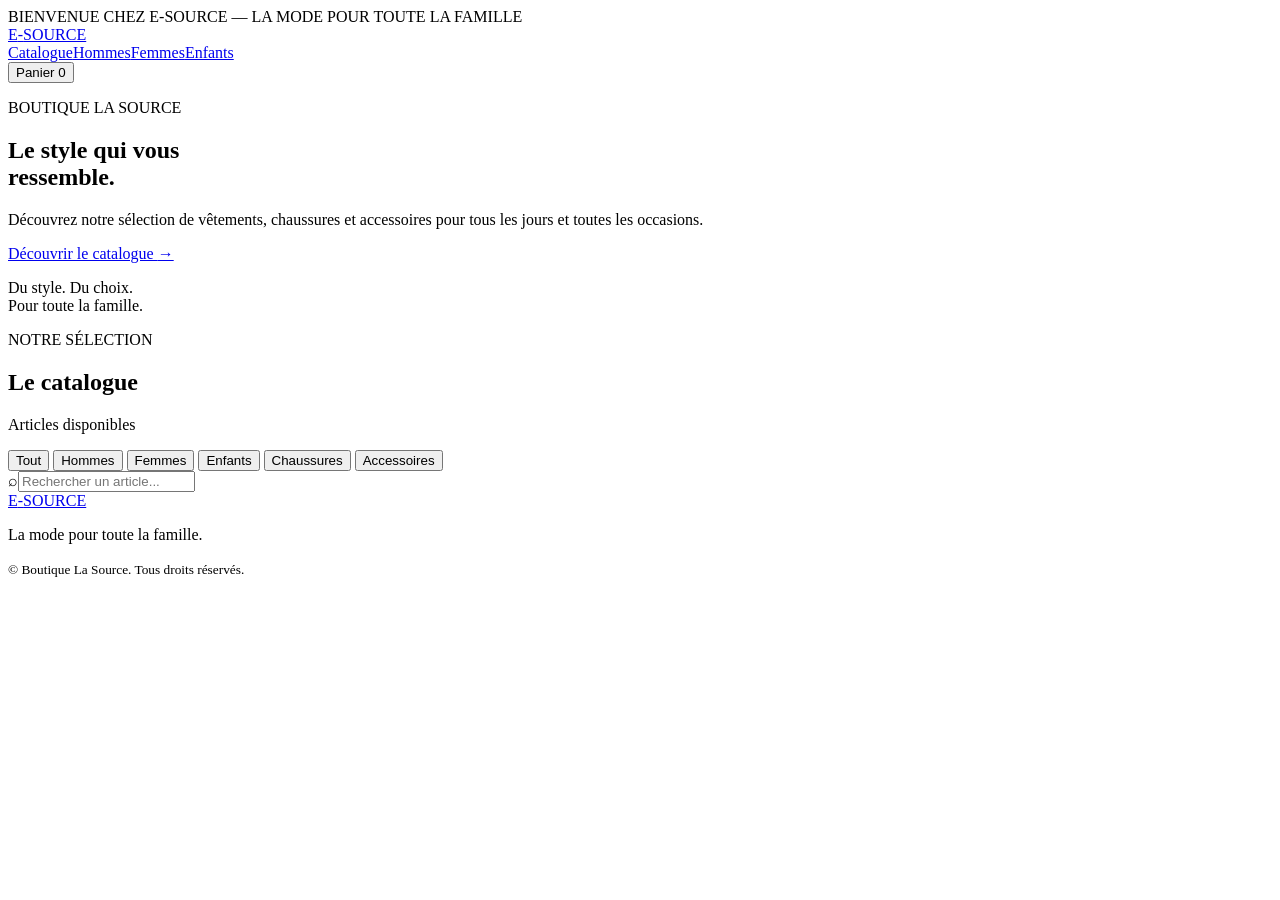
==== index.html @ 94cee463 "Ajouter la première interface du catalogue E-source" ====
<!doctype html>
<html lang="fr">
<head>
  <meta charset="UTF-8">
  <meta name="viewport" content="width=device-width, initial-scale=1.0">
  <meta name="description" content="E-source — vêtements, chaussures et accessoires pour toute la famille.">
  <title>E-source | Boutique La Source</title>
  <link rel="preconnect" href="https://fonts.googleapis.com">
  <link rel="preconnect" href="https://fonts.gstatic.com" crossorigin>
  <link href="https://fonts.googleapis.com/css2?family=DM+Sans:wght@400;500;600;700&family=Manrope:wght@400;500;600;700;800&display=swap" rel="stylesheet">
  <link rel="stylesheet" href="style.css">
  <script src="script.js" defer></script>
</head>
<body>
  <div class="topbar">BIENVENUE CHEZ E-SOURCE — LA MODE POUR TOUTE LA FAMILLE</div>
  <header class="site-header">
    <a class="brand" href="#" aria-label="E-source accueil">E<span>-</span>SOURCE</a>
    <nav class="main-nav" aria-label="Navigation principale">
      <a href="#catalogue">Catalogue</a><a href="#catalogue" data-nav-category="Hommes">Hommes</a><a href="#catalogue" data-nav-category="Femmes">Femmes</a><a href="#catalogue" data-nav-category="Enfants">Enfants</a>
    </nav>
    <button class="cart-button" id="cartButton" aria-label="Panier">Panier <span id="cartCount">0</span></button>
  </header>

  <main>
    <section class="intro">
      <div>
        <p class="eyebrow">BOUTIQUE LA SOURCE</p>
        <h1>Le style qui vous<br><span>ressemble.</span></h1>
        <p class="intro-copy">Découvrez notre sélection de vêtements, chaussures et accessoires pour tous les jours et toutes les occasions.</p>
        <a class="primary-button" href="#catalogue">Découvrir le catalogue <span>→</span></a>
      </div>
      <div class="intro-note"><span class="note-line"></span><p>Du style. Du choix.<br>Pour toute la famille.</p></div>
    </section>

    <section class="catalogue-section" id="catalogue">
      <div class="section-heading"><div><p class="eyebrow">NOTRE SÉLECTION</p><h2>Le catalogue</h2></div><p class="product-total" id="productTotal">Articles disponibles</p></div>
      <div class="catalogue-tools">
        <div class="filters" id="filters" aria-label="Filtrer par catégorie">
          <button class="filter active" data-category="Tout">Tout</button>
          <button class="filter" data-category="Hommes">Hommes</button>
          <button class="filter" data-category="Femmes">Femmes</button>
          <button class="filter" data-category="Enfants">Enfants</button>
          <button class="filter" data-category="Chaussures">Chaussures</button>
          <button class="filter" data-category="Accessoires">Accessoires</button>
        </div>
        <label class="search-box"><span aria-hidden="true">⌕</span><input id="searchInput" type="search" placeholder="Rechercher un article..." aria-label="Rechercher un article"></label>
      </div>
      <div class="product-grid" id="productGrid" aria-live="polite"></div>
    </section>
  </main>

  <footer><a class="brand footer-brand" href="#">E<span>-</span>SOURCE</a><p>La mode pour toute la famille.</p><small>© <span id="year"></span> Boutique La Source. Tous droits réservés.</small></footer>
  <div class="toast" id="toast" role="status" aria-live="polite"></div>
</body>
</html>
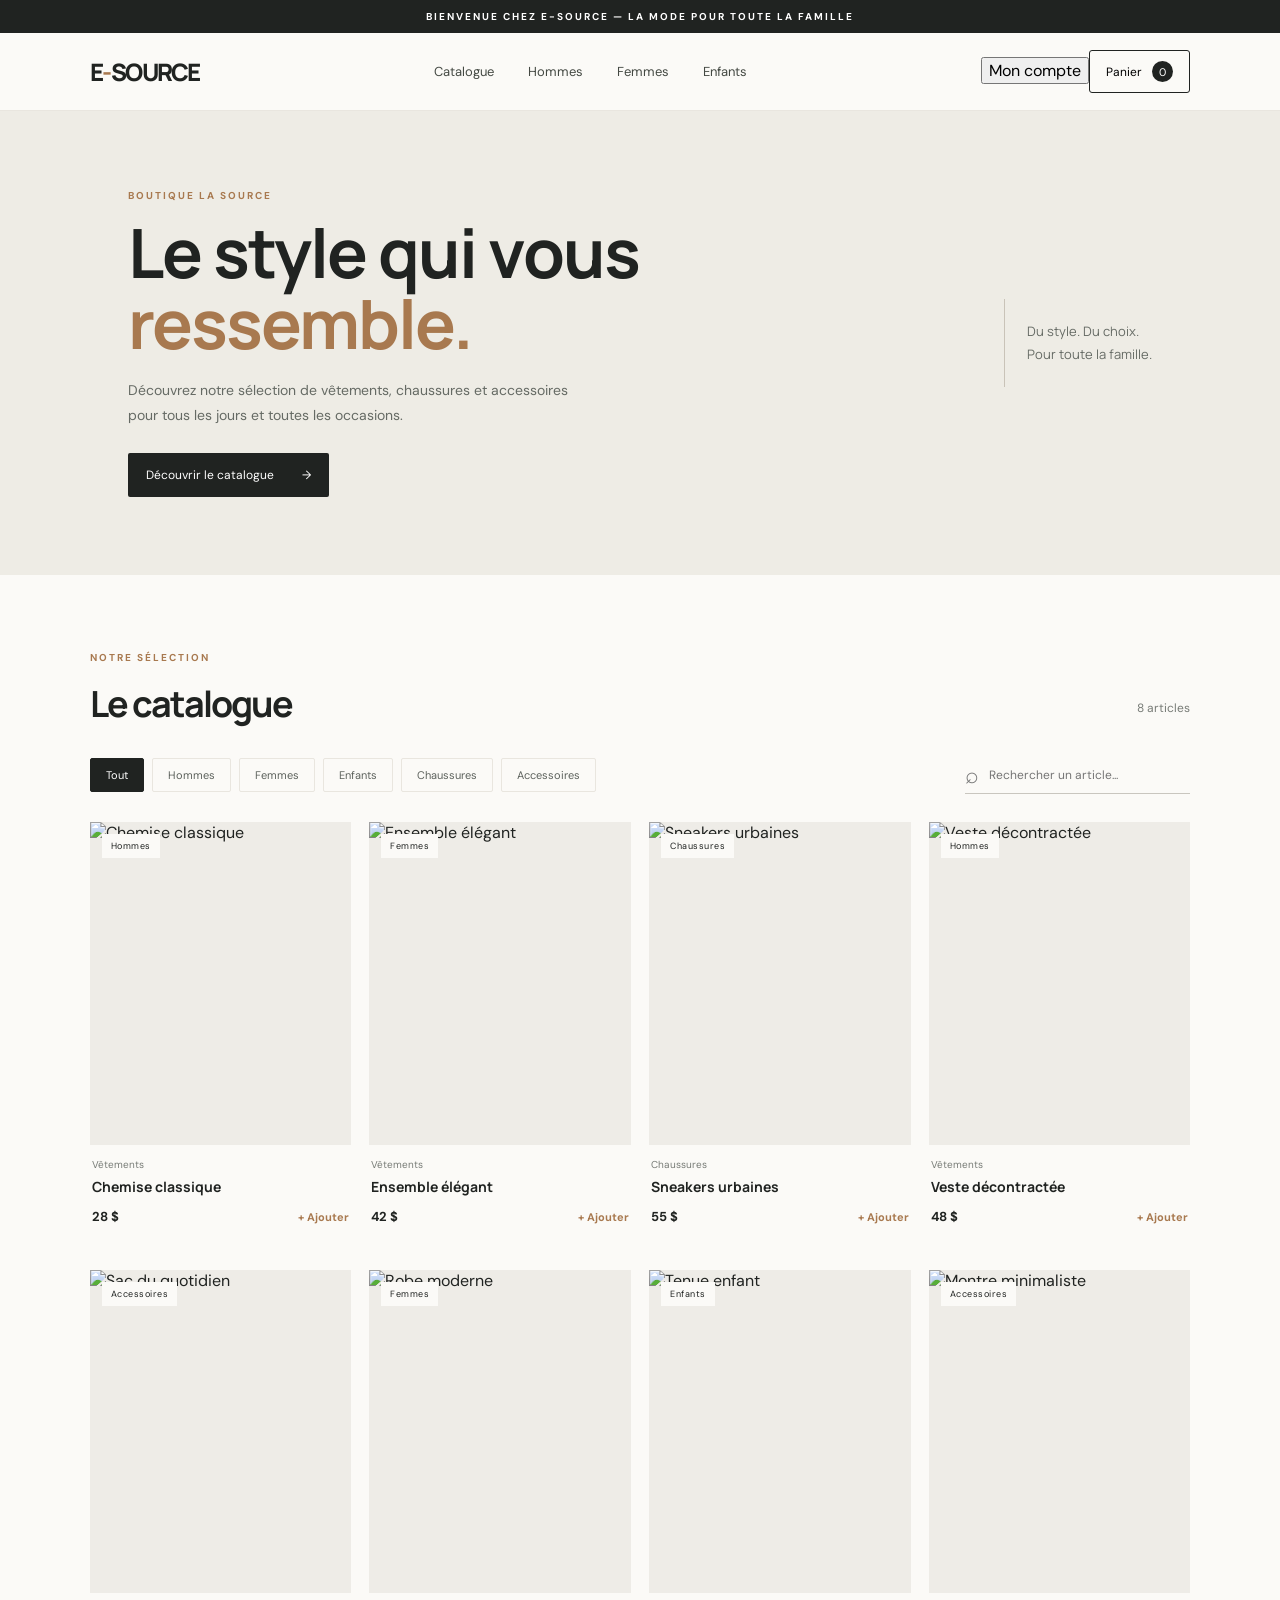
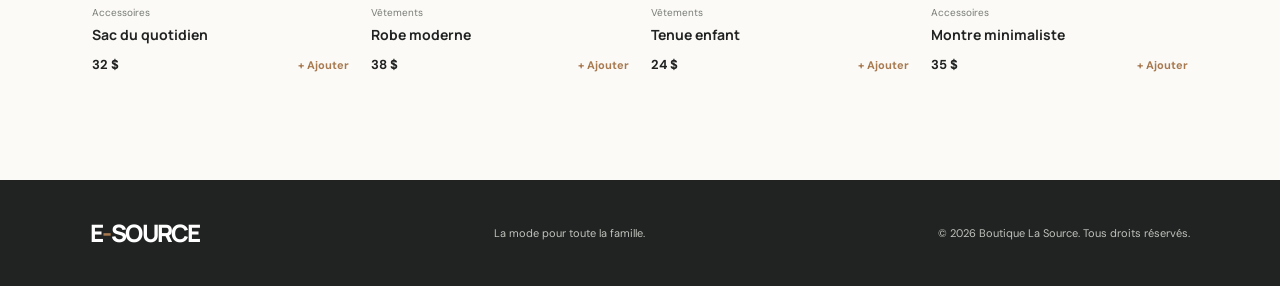
==== commit 032e18a0: "Add customer, cart and admin application panels" ====
--- a/index.html
+++ b/index.html
@@ -18,7 +18,7 @@
     <nav class="main-nav" aria-label="Navigation principale">
       <a href="#catalogue">Catalogue</a><a href="#catalogue" data-nav-category="Hommes">Hommes</a><a href="#catalogue" data-nav-category="Femmes">Femmes</a><a href="#catalogue" data-nav-category="Enfants">Enfants</a>
     </nav>
-    <button class="cart-button" id="cartButton" aria-label="Panier">Panier <span id="cartCount">0</span></button>
+    <div class="header-actions"><button class="account-button" id="accountButton" type="button">Mon compte</button><button class="cart-button" id="cartButton" aria-label="Panier">Panier <span id="cartCount">0</span></button></div>
   </header>
 
   <main>
@@ -50,6 +50,15 @@
   </main>
 
   <footer><a class="brand footer-brand" href="#">E<span>-</span>SOURCE</a><p>La mode pour toute la famille.</p><small>© <span id="year"></span> Boutique La Source. Tous droits réservés.</small></footer>
+  <section class="app-panel" id="accountPanel" hidden aria-labelledby="accountTitle">
+    <div class="panel-card"><button class="panel-close" data-close-panel aria-label="Fermer">×</button><p class="eyebrow">ESPACE CLIENT</p><h2 id="accountTitle">Mon compte</h2><div id="accountContent"></div></div>
+  </section>
+  <section class="app-panel" id="cartPanel" hidden aria-labelledby="cartTitle">
+    <div class="panel-card"><button class="panel-close" data-close-panel aria-label="Fermer">×</button><p class="eyebrow">VOTRE SÉLECTION</p><h2 id="cartTitle">Mon panier</h2><div id="cartContent"></div></div>
+  </section>
+  <section class="app-panel" id="adminPanel" hidden aria-labelledby="adminTitle">
+    <div class="panel-card panel-card-wide"><button class="panel-close" data-close-panel aria-label="Fermer">×</button><p class="eyebrow">GESTION DE LA BOUTIQUE</p><h2 id="adminTitle">Administration</h2><div id="adminContent"></div></div>
+  </section>
   <div class="toast" id="toast" role="status" aria-live="polite"></div>
 </body>
 </html>
--- a/style.css
+++ b/style.css
@@ -0,0 +1,5 @@
+:root{font-family:"DM Sans",sans-serif;color:#202321;background:#fbfaf7;font-synthesis:none;text-rendering:optimizeLegibility;--ink:#202321;--muted:#777b76;--accent:#a8794f;--line:#e9e6df}
+*{box-sizing:border-box}html{scroll-behavior:smooth}body{margin:0}.topbar{padding:10px 20px;background:#202321;color:#fff;text-align:center;font-size:10px;letter-spacing:2px;font-weight:700}.site-header{height:78px;padding:0 7%;display:flex;align-items:center;justify-content:space-between;background:#fbfaf7;border-bottom:1px solid var(--line)}.brand{font-family:Manrope,sans-serif;font-size:24px;font-weight:800;letter-spacing:-1.5px;color:var(--ink);text-decoration:none}.brand span{color:var(--accent)}.main-nav{display:flex;gap:34px}.main-nav a{font-size:13px;text-decoration:none;color:#444943;transition:color .2s}.main-nav a:hover{color:var(--accent)}button{font:inherit}.cart-button{border:1px solid var(--ink);background:transparent;padding:10px 16px;border-radius:3px;font-size:12px;cursor:pointer}.cart-button span{display:inline-grid;place-items:center;margin-left:7px;width:21px;height:21px;border-radius:50%;background:var(--ink);color:white;font-size:11px}.intro{min-height:390px;padding:78px 10%;display:flex;justify-content:space-between;align-items:center;background:#eeece5}.eyebrow{font-size:10px;letter-spacing:2px;font-weight:700;color:var(--accent);margin:0 0 15px}.intro h1,.section-heading h2{font-family:Manrope,sans-serif;letter-spacing:-2px}.intro h1{font-size:clamp(42px,6vw,68px);line-height:1.05;margin:0}.intro h1 span{color:var(--accent)}.intro-copy{max-width:470px;color:#656a64;font-size:14px;line-height:1.8;margin:18px 0 25px}.primary-button{display:inline-flex;gap:28px;align-items:center;background:var(--ink);color:white;text-decoration:none;padding:14px 18px;font-size:12px;border-radius:2px}.primary-button:hover{background:var(--accent)}.intro-note{border-left:1px solid #c9c3b8;padding:8px 0 8px 22px;color:#666b65;font-family:Manrope,sans-serif;font-size:13px;line-height:1.8}.catalogue-section{padding:76px 7% 90px}.section-heading{display:flex;justify-content:space-between;align-items:end;margin-bottom:28px}.section-heading h2{font-size:36px;margin:0}.product-total{font-size:12px;color:var(--muted)}.catalogue-tools{display:flex;justify-content:space-between;align-items:center;gap:20px;margin-bottom:28px}.filters{display:flex;gap:8px;flex-wrap:wrap}.filter{padding:9px 15px;border:1px solid var(--line);background:transparent;color:#5d625d;border-radius:2px;font-size:11px;cursor:pointer}.filter:hover,.filter.active{background:var(--ink);color:#fff;border-color:var(--ink)}.search-box{height:38px;min-width:225px;display:flex;align-items:center;gap:8px;border-bottom:1px solid #c9c6bf;color:#777}.search-box span{font-size:23px}.search-box input{width:100%;border:0;outline:0;background:transparent;font:inherit;font-size:12px}.product-grid{display:grid;grid-template-columns:repeat(4,minmax(0,1fr));gap:28px 18px}.product-card{min-width:0}.product-image{position:relative;overflow:hidden;background:#eeece7;aspect-ratio:3/3.7}.product-image img{width:100%;height:100%;object-fit:cover;display:block;transition:transform .4s}.product-card:hover .product-image img{transform:scale(1.045)}.product-tag{position:absolute;top:12px;left:12px;background:#fbfaf7;padding:6px 9px;font-size:9px;letter-spacing:.5px}.product-info{padding:13px 2px}.product-category{font-size:10px;color:var(--muted);margin:0 0 6px}.product-name{font-family:Manrope,sans-serif;font-size:14px;font-weight:700;margin:0 0 9px}.product-bottom{display:flex;align-items:center;justify-content:space-between;gap:8px}.product-price{font-size:13px;font-weight:700}.add-button{border:0;background:transparent;color:var(--accent);font-size:11px;font-weight:700;cursor:pointer;padding:5px 0}.add-button:hover{color:var(--ink)}.empty-state{grid-column:1/-1;text-align:center;color:var(--muted);padding:55px 0}footer{padding:35px 7%;background:#202321;color:#fff;display:flex;align-items:center;justify-content:space-between;gap:18px;flex-wrap:wrap}footer p,footer small{font-size:11px;color:#c0c2bd}.footer-brand{color:white}.toast{position:fixed;right:22px;bottom:22px;background:var(--ink);color:#fff;padding:13px 18px;font-size:12px;border-radius:3px;opacity:0;transform:translateY(8px);pointer-events:none;transition:.25s}.toast.show{opacity:1;transform:translateY(0)}
+@media(max-width:900px){.product-grid{grid-template-columns:repeat(3,minmax(0,1fr))}.site-header{padding:0 5%}.catalogue-section{padding-left:5%;padding-right:5%}.main-nav{gap:17px}}
+@media(max-width:650px){.topbar{font-size:8px;letter-spacing:1px}.site-header{height:auto;min-height:70px;flex-wrap:wrap;gap:12px;padding:15px 5%}.brand{font-size:21px}.main-nav{order:3;width:100%;justify-content:space-between;gap:8px}.main-nav a{font-size:11px}.intro{min-height:350px;padding:55px 7%}.intro-note{display:none}.intro h1{font-size:49px}.catalogue-section{padding:55px 5%}.section-heading h2{font-size:30px}.catalogue-tools{align-items:stretch;flex-direction:column}.search-box{width:100%}.product-grid{grid-template-columns:repeat(2,minmax(0,1fr));gap:22px 12px}.product-name{font-size:12px}.product-image{aspect-ratio:3/3.8}footer{flex-direction:column;align-items:flex-start;gap:9px}}
+@media(max-width:360px){.product-grid{grid-template-columns:1fr}.product-image{aspect-ratio:4/4.3}}
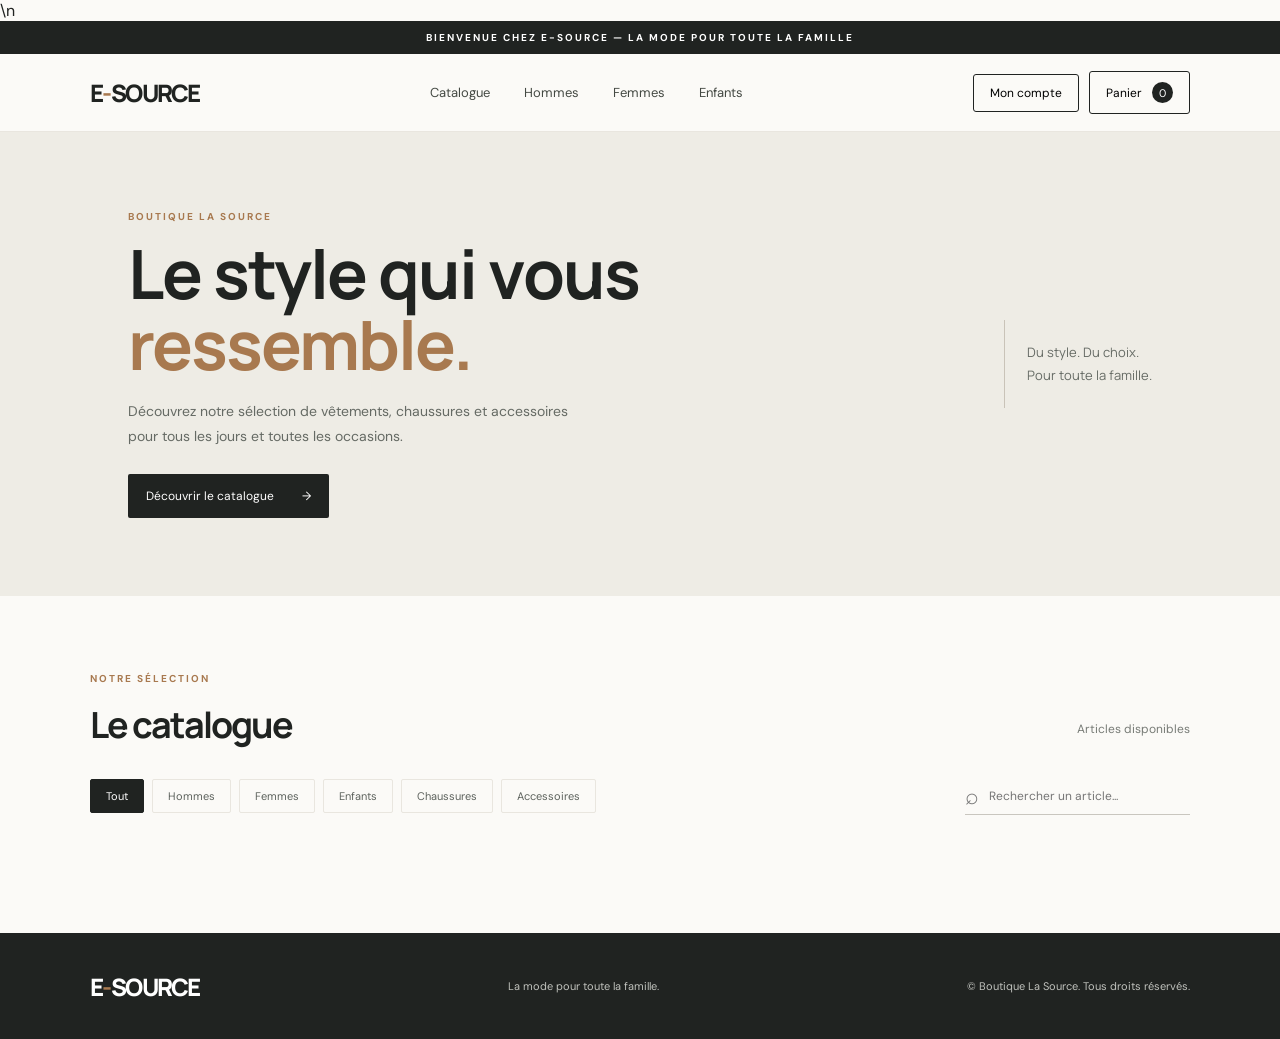
==== commit ce2fe40c: "Connect storefront interface to account and cart flows" ====
--- a/index.html
+++ b/index.html
@@ -8,7 +8,7 @@
   <link rel="preconnect" href="https://fonts.googleapis.com">
   <link rel="preconnect" href="https://fonts.gstatic.com" crossorigin>
   <link href="https://fonts.googleapis.com/css2?family=DM+Sans:wght@400;500;600;700&family=Manrope:wght@400;500;600;700;800&display=swap" rel="stylesheet">
-  <link rel="stylesheet" href="style.css">
+  <link rel="stylesheet" href="style.css">\n  <link rel="stylesheet" href="src/assets/storefront.css">
   <script src="script.js" defer></script>
 </head>
 <body>
@@ -18,7 +18,7 @@
     <nav class="main-nav" aria-label="Navigation principale">
       <a href="#catalogue">Catalogue</a><a href="#catalogue" data-nav-category="Hommes">Hommes</a><a href="#catalogue" data-nav-category="Femmes">Femmes</a><a href="#catalogue" data-nav-category="Enfants">Enfants</a>
     </nav>
-    <div class="header-actions"><button class="account-button" id="accountButton" type="button">Mon compte</button><button class="cart-button" id="cartButton" aria-label="Panier">Panier <span id="cartCount">0</span></button></div>
+    <div class="header-actions"><button class="cart-button" id="accountButton" type="button">Mon compte</button><button class="cart-button" id="cartButton" aria-label="Panier" type="button">Panier <span id="cartCount">0</span></button></div>
   </header>
 
   <main>
@@ -49,16 +49,10 @@
     </section>
   </main>
 
+  <dialog class="app-dialog" id="accountDialog"><div class="dialog-head"><h2 id="accountTitle">Mon compte</h2><button class="dialog-close" type="button" data-close aria-label="Fermer">×</button></div><div class="dialog-body"><div class="account-tabs"><button type="button" class="account-tab active" data-account-mode="login">Connexion</button><button type="button" class="account-tab" data-account-mode="register">Créer un compte</button></div><form id="accountForm"><div id="registerFields" hidden><label>Prénom<input name="first_name" autocomplete="given-name"></label><label>Nom<input name="last_name" autocomplete="family-name"></label><label>Téléphone<input name="phone" autocomplete="tel"></label></div><label>Adresse e-mail<input name="email" type="email" required autocomplete="email"></label><label>Mot de passe<input name="password" type="password" required minlength="10" autocomplete="current-password"></label><button class="primary-button dialog-submit" type="submit">Continuer <span>→</span></button></form><div id="accountStatus" class="dialog-status" aria-live="polite"></div><div id="accountProfile" hidden></div></div></dialog>
+  <dialog class="app-dialog" id="cartDialog"><div class="dialog-head"><h2>Votre panier</h2><button class="dialog-close" type="button" data-close aria-label="Fermer">×</button></div><div class="dialog-body"><div id="cartItems"></div><div class="cart-summary" id="cartSummary"></div><label>Mode de paiement<select id="paymentMethod"><option value="cash">Espèces à la livraison / au retrait</option><option value="mobile_money">Mobile Money (confirmation manuelle)</option><option value="credit">Crédit client autorisé</option></select></label><label>Note de commande<textarea id="orderNote" rows="2"></textarea></label><button class="primary-button dialog-submit" id="checkoutButton" type="button">Passer la commande <span>→</span></button><div id="cartStatus" class="dialog-status" aria-live="polite"></div></div></dialog>
+  <dialog class="app-dialog" id="adminDialog"><div class="dialog-head"><h2>Administration</h2><button class="dialog-close" type="button" data-close aria-label="Fermer">×</button></div><div class="dialog-body"><h3>Ajouter un produit</h3><form id="adminProductForm"><label>Nom<input name="name" required></label><label>Catégorie<select name="category_id" id="adminCategory" required></select></label><label>Description<textarea name="description" rows="2"></textarea></label><label>Prix (USD)<input name="price" type="number" min="0" step="0.01" required></label><label>Stock<input name="stock_quantity" type="number" min="0" required></label><label>URL de l'image<input name="image_url" type="url"></label><label class="check-label"><input name="is_active" type="checkbox" checked> Produit visible</label><button class="primary-button dialog-submit" type="submit">Enregistrer le produit <span>→</span></button></form><div id="adminStatus" class="dialog-status" aria-live="polite"></div><h3>Commandes récentes</h3><div id="adminOrders"></div></div></dialog>
   <footer><a class="brand footer-brand" href="#">E<span>-</span>SOURCE</a><p>La mode pour toute la famille.</p><small>© <span id="year"></span> Boutique La Source. Tous droits réservés.</small></footer>
-  <section class="app-panel" id="accountPanel" hidden aria-labelledby="accountTitle">
-    <div class="panel-card"><button class="panel-close" data-close-panel aria-label="Fermer">×</button><p class="eyebrow">ESPACE CLIENT</p><h2 id="accountTitle">Mon compte</h2><div id="accountContent"></div></div>
-  </section>
-  <section class="app-panel" id="cartPanel" hidden aria-labelledby="cartTitle">
-    <div class="panel-card"><button class="panel-close" data-close-panel aria-label="Fermer">×</button><p class="eyebrow">VOTRE SÉLECTION</p><h2 id="cartTitle">Mon panier</h2><div id="cartContent"></div></div>
-  </section>
-  <section class="app-panel" id="adminPanel" hidden aria-labelledby="adminTitle">
-    <div class="panel-card panel-card-wide"><button class="panel-close" data-close-panel aria-label="Fermer">×</button><p class="eyebrow">GESTION DE LA BOUTIQUE</p><h2 id="adminTitle">Administration</h2><div id="adminContent"></div></div>
-  </section>
   <div class="toast" id="toast" role="status" aria-live="polite"></div>
 </body>
 </html>
--- a/style.css
+++ b/style.css
@@ -2,4 +2,9 @@
 *{box-sizing:border-box}html{scroll-behavior:smooth}body{margin:0}.topbar{padding:10px 20px;background:#202321;color:#fff;text-align:center;font-size:10px;letter-spacing:2px;font-weight:700}.site-header{height:78px;padding:0 7%;display:flex;align-items:center;justify-content:space-between;background:#fbfaf7;border-bottom:1px solid var(--line)}.brand{font-family:Manrope,sans-serif;font-size:24px;font-weight:800;letter-spacing:-1.5px;color:var(--ink);text-decoration:none}.brand span{color:var(--accent)}.main-nav{display:flex;gap:34px}.main-nav a{font-size:13px;text-decoration:none;color:#444943;transition:color .2s}.main-nav a:hover{color:var(--accent)}button{font:inherit}.cart-button{border:1px solid var(--ink);background:transparent;padding:10px 16px;border-radius:3px;font-size:12px;cursor:pointer}.cart-button span{display:inline-grid;place-items:center;margin-left:7px;width:21px;height:21px;border-radius:50%;background:var(--ink);color:white;font-size:11px}.intro{min-height:390px;padding:78px 10%;display:flex;justify-content:space-between;align-items:center;background:#eeece5}.eyebrow{font-size:10px;letter-spacing:2px;font-weight:700;color:var(--accent);margin:0 0 15px}.intro h1,.section-heading h2{font-family:Manrope,sans-serif;letter-spacing:-2px}.intro h1{font-size:clamp(42px,6vw,68px);line-height:1.05;margin:0}.intro h1 span{color:var(--accent)}.intro-copy{max-width:470px;color:#656a64;font-size:14px;line-height:1.8;margin:18px 0 25px}.primary-button{display:inline-flex;gap:28px;align-items:center;background:var(--ink);color:white;text-decoration:none;padding:14px 18px;font-size:12px;border-radius:2px}.primary-button:hover{background:var(--accent)}.intro-note{border-left:1px solid #c9c3b8;padding:8px 0 8px 22px;color:#666b65;font-family:Manrope,sans-serif;font-size:13px;line-height:1.8}.catalogue-section{padding:76px 7% 90px}.section-heading{display:flex;justify-content:space-between;align-items:end;margin-bottom:28px}.section-heading h2{font-size:36px;margin:0}.product-total{font-size:12px;color:var(--muted)}.catalogue-tools{display:flex;justify-content:space-between;align-items:center;gap:20px;margin-bottom:28px}.filters{display:flex;gap:8px;flex-wrap:wrap}.filter{padding:9px 15px;border:1px solid var(--line);background:transparent;color:#5d625d;border-radius:2px;font-size:11px;cursor:pointer}.filter:hover,.filter.active{background:var(--ink);color:#fff;border-color:var(--ink)}.search-box{height:38px;min-width:225px;display:flex;align-items:center;gap:8px;border-bottom:1px solid #c9c6bf;color:#777}.search-box span{font-size:23px}.search-box input{width:100%;border:0;outline:0;background:transparent;font:inherit;font-size:12px}.product-grid{display:grid;grid-template-columns:repeat(4,minmax(0,1fr));gap:28px 18px}.product-card{min-width:0}.product-image{position:relative;overflow:hidden;background:#eeece7;aspect-ratio:3/3.7}.product-image img{width:100%;height:100%;object-fit:cover;display:block;transition:transform .4s}.product-card:hover .product-image img{transform:scale(1.045)}.product-tag{position:absolute;top:12px;left:12px;background:#fbfaf7;padding:6px 9px;font-size:9px;letter-spacing:.5px}.product-info{padding:13px 2px}.product-category{font-size:10px;color:var(--muted);margin:0 0 6px}.product-name{font-family:Manrope,sans-serif;font-size:14px;font-weight:700;margin:0 0 9px}.product-bottom{display:flex;align-items:center;justify-content:space-between;gap:8px}.product-price{font-size:13px;font-weight:700}.add-button{border:0;background:transparent;color:var(--accent);font-size:11px;font-weight:700;cursor:pointer;padding:5px 0}.add-button:hover{color:var(--ink)}.empty-state{grid-column:1/-1;text-align:center;color:var(--muted);padding:55px 0}footer{padding:35px 7%;background:#202321;color:#fff;display:flex;align-items:center;justify-content:space-between;gap:18px;flex-wrap:wrap}footer p,footer small{font-size:11px;color:#c0c2bd}.footer-brand{color:white}.toast{position:fixed;right:22px;bottom:22px;background:var(--ink);color:#fff;padding:13px 18px;font-size:12px;border-radius:3px;opacity:0;transform:translateY(8px);pointer-events:none;transition:.25s}.toast.show{opacity:1;transform:translateY(0)}
 @media(max-width:900px){.product-grid{grid-template-columns:repeat(3,minmax(0,1fr))}.site-header{padding:0 5%}.catalogue-section{padding-left:5%;padding-right:5%}.main-nav{gap:17px}}
 @media(max-width:650px){.topbar{font-size:8px;letter-spacing:1px}.site-header{height:auto;min-height:70px;flex-wrap:wrap;gap:12px;padding:15px 5%}.brand{font-size:21px}.main-nav{order:3;width:100%;justify-content:space-between;gap:8px}.main-nav a{font-size:11px}.intro{min-height:350px;padding:55px 7%}.intro-note{display:none}.intro h1{font-size:49px}.catalogue-section{padding:55px 5%}.section-heading h2{font-size:30px}.catalogue-tools{align-items:stretch;flex-direction:column}.search-box{width:100%}.product-grid{grid-template-columns:repeat(2,minmax(0,1fr));gap:22px 12px}.product-name{font-size:12px}.product-image{aspect-ratio:3/3.8}footer{flex-direction:column;align-items:flex-start;gap:9px}}
-@media(max-width:360px){.product-grid{grid-template-columns:1fr}.product-image{aspect-ratio:4/4.3}}+@media(max-width:360px){.product-grid{grid-template-columns:1fr}.product-image{aspect-ratio:4/4.3}}
+
+/* Interfaces fonctionnelles E-SOURCE — mêmes tons et typographies que le site */
+.header-actions{display:flex;align-items:center;gap:10px}.account-button{border:0;background:transparent;color:var(--ink);font-size:12px;cursor:pointer;padding:10px}.account-button:hover{color:var(--accent)}
+.app-panel[hidden]{display:none}.app-panel{position:fixed;inset:0;z-index:20;background:rgba(20,23,21,.58);display:flex;align-items:center;justify-content:center;padding:18px;overflow-y:auto}.panel-card{position:relative;background:#fbfaf7;color:var(--ink);width:min(100%,520px);max-height:90vh;overflow:auto;padding:34px;border:1px solid var(--line);box-shadow:0 20px 70px rgba(0,0,0,.18)}.panel-card-wide{width:min(100%,900px)}.panel-card h2{font-family:Manrope,sans-serif;font-size:30px;letter-spacing:-1px;margin:0 0 22px}.panel-close{position:absolute;right:18px;top:12px;border:0;background:transparent;font-size:28px;cursor:pointer;color:var(--muted)}.app-form{display:grid;gap:12px}.app-form label,.field-label{display:grid;gap:6px;font-size:11px;color:#626760}.app-form input,.app-form select,.app-form textarea,.admin-form input,.admin-form select,.admin-form textarea{width:100%;padding:12px;border:1px solid var(--line);background:#fff;font:inherit;font-size:13px;color:var(--ink);border-radius:2px}.app-form textarea,.admin-form textarea{min-height:75px}.app-submit,.app-action{border:0;background:var(--ink);color:#fff;padding:12px 16px;font-size:12px;cursor:pointer;border-radius:2px}.app-submit:hover,.app-action:hover{background:var(--accent)}.app-link{border:0;background:transparent;color:var(--accent);font:inherit;font-size:12px;text-decoration:underline;cursor:pointer;padding:8px 0}.app-muted{font-size:12px;color:var(--muted);line-height:1.7}.app-row{display:flex;align-items:center;justify-content:space-between;gap:12px;padding:13px 0;border-bottom:1px solid var(--line);font-size:12px}.app-row strong{font-size:13px}.app-row small{display:block;color:var(--muted);margin-top:4px}.app-qty{display:flex;align-items:center;gap:8px}.app-qty button,.app-remove{border:1px solid var(--line);background:transparent;padding:5px 9px;cursor:pointer}.app-total{display:flex;justify-content:space-between;padding:18px 0;font-weight:700}.app-tabs{display:flex;gap:8px;flex-wrap:wrap;margin-bottom:18px}.app-tabs button{border:1px solid var(--line);background:transparent;padding:9px 13px;font-size:11px;cursor:pointer}.app-tabs button.active{background:var(--ink);color:#fff}.admin-table-wrap{overflow-x:auto}.admin-table{width:100%;border-collapse:collapse;font-size:11px;margin:12px 0 22px}.admin-table th,.admin-table td{text-align:left;padding:10px;border-bottom:1px solid var(--line);white-space:nowrap}.admin-table th{color:var(--muted);font-weight:600}.admin-form{display:grid;grid-template-columns:repeat(2,minmax(0,1fr));gap:10px;margin:14px 0 24px}.admin-form .full{grid-column:1/-1}.app-status{font-size:12px;padding:10px;background:#eeece5;color:var(--ink);margin:10px 0}.app-danger{color:#a33}.product-stock{font-size:10px;color:var(--muted);margin-top:6px}
+@media(max-width:650px){.header-actions{margin-left:auto}.account-button{font-size:11px;padding:8px 4px}.panel-card{padding:28px 20px}.panel-card h2{font-size:25px}.admin-form{grid-template-columns:1fr}.admin-form .full{grid-column:auto}.app-row{align-items:flex-start}}
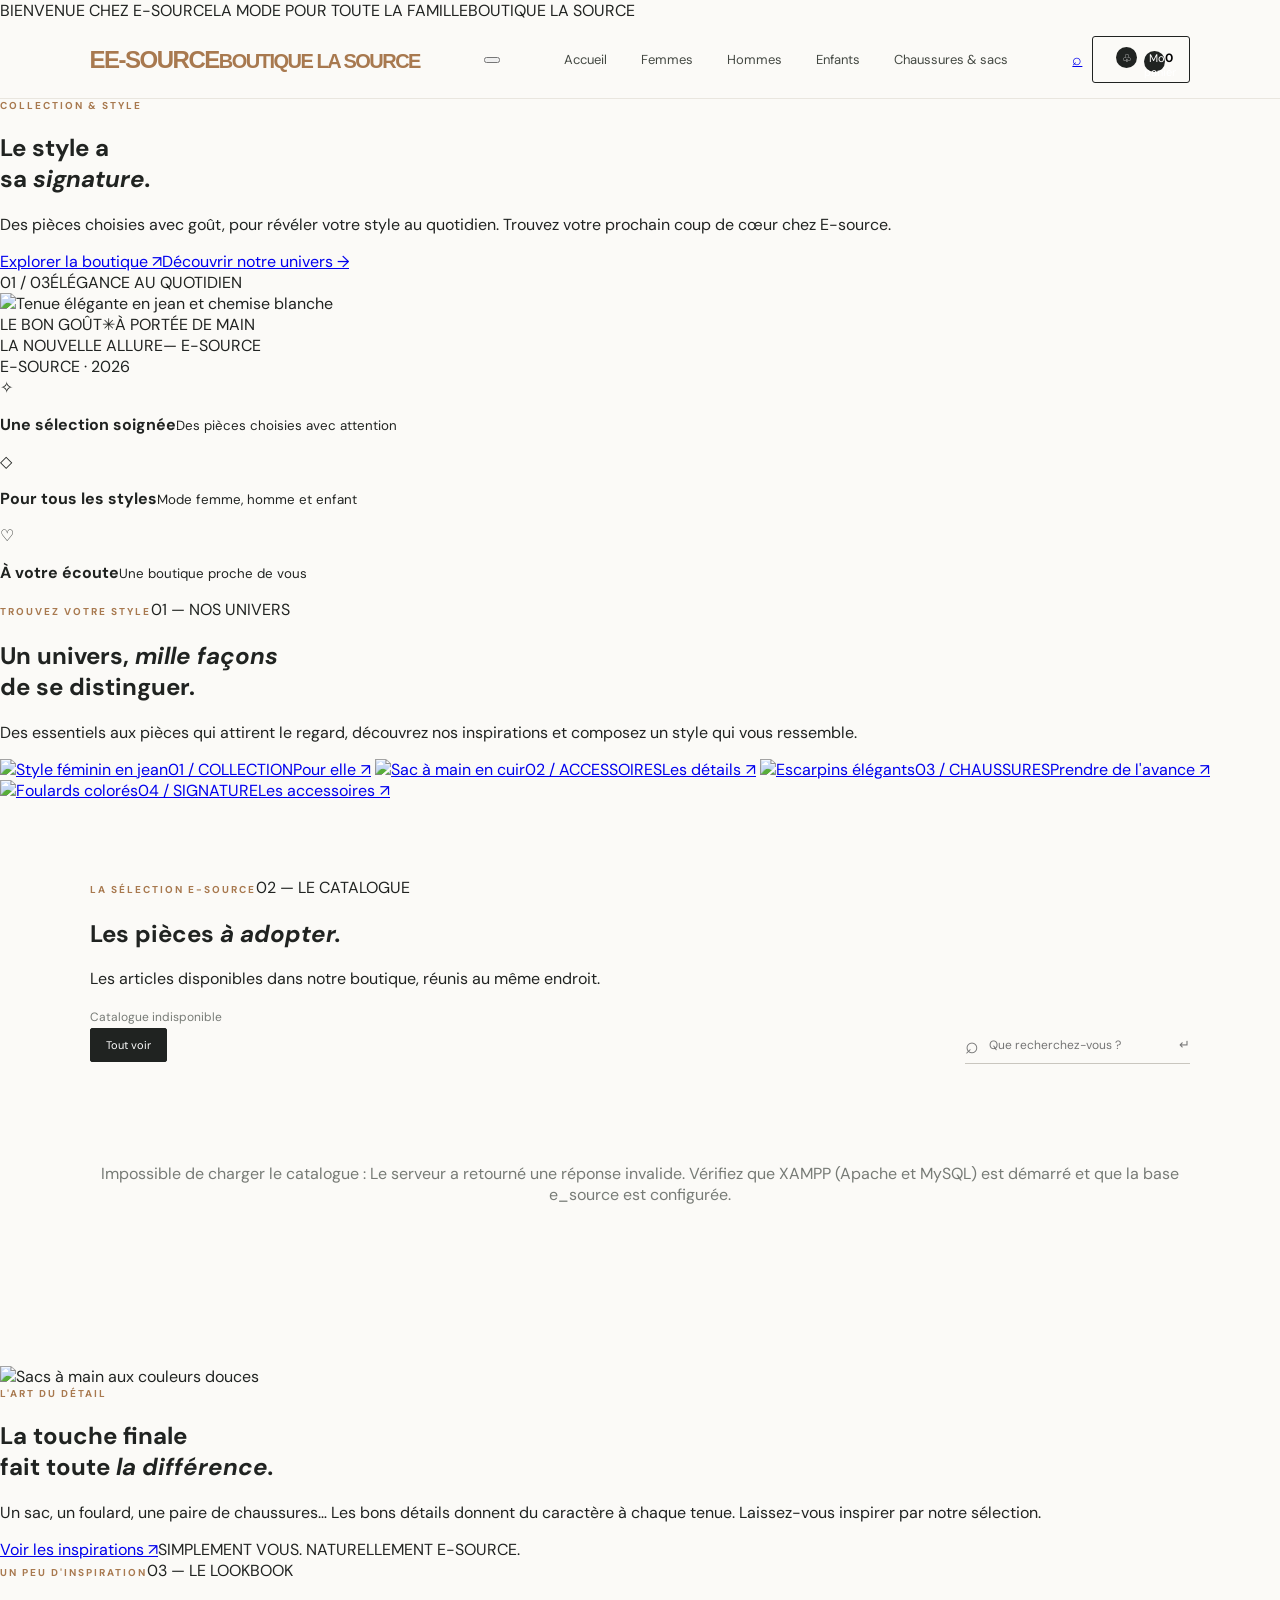
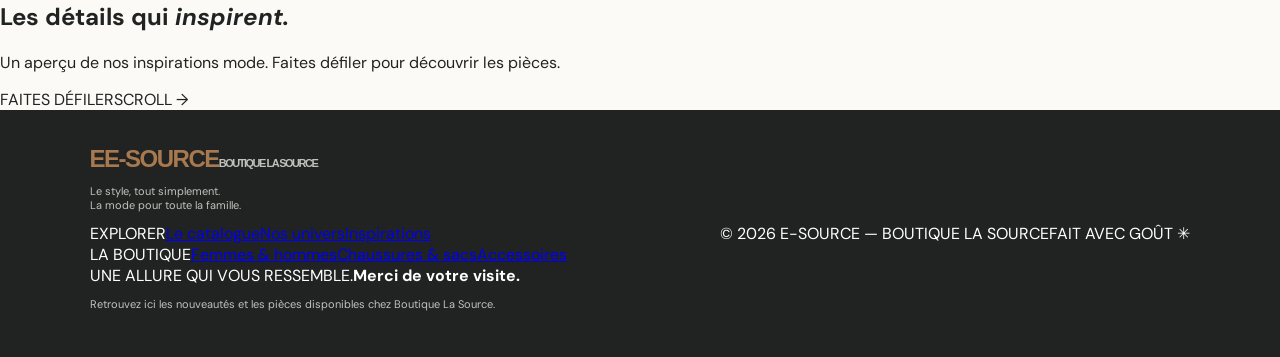
==== commit 0a8889fc: "Refondre le frontend E-source avec les visuels de la boutique" ====
--- a/index.html
+++ b/index.html
@@ -3,56 +3,91 @@
 <head>
   <meta charset="UTF-8">
   <meta name="viewport" content="width=device-width, initial-scale=1.0">
-  <meta name="description" content="E-source — vêtements, chaussures et accessoires pour toute la famille.">
-  <title>E-source | Boutique La Source</title>
+  <meta name="theme-color" content="#101d35">
+  <meta name="description" content="E-source, Boutique La Source : vêtements, chaussures, sacs et accessoires pour toute la famille.">
+  <title>E-SOURCE — Le style, tout simplement</title>
   <link rel="preconnect" href="https://fonts.googleapis.com">
   <link rel="preconnect" href="https://fonts.gstatic.com" crossorigin>
-  <link href="https://fonts.googleapis.com/css2?family=DM+Sans:wght@400;500;600;700&family=Manrope:wght@400;500;600;700;800&display=swap" rel="stylesheet">
-  <link rel="stylesheet" href="style.css">\n  <link rel="stylesheet" href="src/assets/storefront.css">
+  <link href="https://fonts.googleapis.com/css2?family=DM+Sans:wght@400;500;600;700&family=Playfair+Display:wght@500;600;700&display=swap" rel="stylesheet">
+  <link rel="stylesheet" href="style.css">
   <script src="script.js" defer></script>
 </head>
 <body>
-  <div class="topbar">BIENVENUE CHEZ E-SOURCE — LA MODE POUR TOUTE LA FAMILLE</div>
+  <div class="announcement"><span>BIENVENUE CHEZ E-SOURCE</span><i></i><span>LA MODE POUR TOUTE LA FAMILLE</span><i></i><span>BOUTIQUE LA SOURCE</span></div>
   <header class="site-header">
-    <a class="brand" href="#" aria-label="E-source accueil">E<span>-</span>SOURCE</a>
-    <nav class="main-nav" aria-label="Navigation principale">
-      <a href="#catalogue">Catalogue</a><a href="#catalogue" data-nav-category="Hommes">Hommes</a><a href="#catalogue" data-nav-category="Femmes">Femmes</a><a href="#catalogue" data-nav-category="Enfants">Enfants</a>
+    <a class="brand" href="#" aria-label="E-source, accueil"><span class="brand-mark">E</span><span class="brand-name">E-SOURCE<small>BOUTIQUE LA SOURCE</small></span></a>
+    <button class="menu-toggle" id="menuToggle" aria-label="Ouvrir le menu" aria-expanded="false"><span></span><span></span></button>
+    <nav class="main-nav" id="mainNav" aria-label="Navigation principale">
+      <a class="nav-link active" href="#">Accueil</a>
+      <a class="nav-link" href="#catalogue" data-nav-category="Femmes">Femmes</a>
+      <a class="nav-link" href="#catalogue" data-nav-category="Hommes">Hommes</a>
+      <a class="nav-link" href="#catalogue" data-nav-category="Enfants">Enfants</a>
+      <a class="nav-link" href="#catalogue">Chaussures & sacs</a>
     </nav>
-    <div class="header-actions"><button class="cart-button" id="accountButton" type="button">Mon compte</button><button class="cart-button" id="cartButton" aria-label="Panier" type="button">Panier <span id="cartCount">0</span></button></div>
+    <div class="header-actions">
+      <a class="header-search" href="#catalogue" aria-label="Rechercher"><span>⌕</span></a>
+      <button class="cart-button" id="cartButton" aria-label="Voir le panier"><span class="cart-icon">♧</span><span class="cart-label">Mon panier</span><b id="cartCount">0</b></button>
+    </div>
   </header>
 
   <main>
-    <section class="intro">
-      <div>
-        <p class="eyebrow">BOUTIQUE LA SOURCE</p>
-        <h1>Le style qui vous<br><span>ressemble.</span></h1>
-        <p class="intro-copy">Découvrez notre sélection de vêtements, chaussures et accessoires pour tous les jours et toutes les occasions.</p>
-        <a class="primary-button" href="#catalogue">Découvrir le catalogue <span>→</span></a>
+    <section class="hero">
+      <div class="hero-copy">
+        <p class="eyebrow"><span></span> COLLECTION & STYLE</p>
+        <h1>Le style a<br>sa <em>signature.</em></h1>
+        <p class="hero-text">Des pièces choisies avec goût, pour révéler votre style au quotidien. Trouvez votre prochain coup de cœur chez E-source.</p>
+        <div class="hero-actions"><a class="button button-gold" href="#catalogue">Explorer la boutique <span>↗</span></a><a class="text-link" href="#univers">Découvrir notre univers <span>→</span></a></div>
+        <div class="hero-foot"><span>01 / 03</span><span class="hero-rule"></span><span>ÉLÉGANCE AU QUOTIDIEN</span></div>
       </div>
-      <div class="intro-note"><span class="note-line"></span><p>Du style. Du choix.<br>Pour toute la famille.</p></div>
+      <div class="hero-visual">
+        <div class="hero-photo"><img src="https://raw.githubusercontent.com/joycemwepu93-cyber/E-source/main/documentation/photoEcommerce/WhatsApp%20Image%202026-10-31%20at%2018.15.41.jpeg" alt="Tenue élégante en jean et chemise blanche" fetchpriority="high"></div>
+        <div class="hero-stamp"><span>LE BON GOÛT</span><b>✳</b><span>À PORTÉE DE MAIN</span></div>
+        <div class="hero-caption"><span>LA NOUVELLE ALLURE</span><span>— E-SOURCE</span></div>
+      </div>
+      <div class="hero-index">E-SOURCE <span>·</span> 2026</div>
+    </section>
+
+    <section class="trust-strip" aria-label="Les engagements de la boutique">
+      <div><span class="trust-icon">✧</span><p><b>Une sélection soignée</b><small>Des pièces choisies avec attention</small></p></div>
+      <div><span class="trust-icon">◇</span><p><b>Pour tous les styles</b><small>Mode femme, homme et enfant</small></p></div>
+      <div><span class="trust-icon">♡</span><p><b>À votre écoute</b><small>Une boutique proche de vous</small></p></div>
+    </section>
+
+    <section class="categories-section" id="univers">
+      <div class="section-topline"><span class="eyebrow">TROUVEZ VOTRE STYLE</span><span class="section-number">01 — NOS UNIVERS</span></div>
+      <div class="section-title-row"><div><h2>Un univers, <em>mille façons</em><br>de se distinguer.</h2></div><p>Des essentiels aux pièces qui attirent le regard, découvrez nos inspirations et composez un style qui vous ressemble.</p></div>
+      <div class="category-grid">
+        <a class="category-card category-women" href="#catalogue" data-nav-category="Femmes"><img src="https://raw.githubusercontent.com/joycemwepu93-cyber/E-source/main/documentation/photoEcommerce/WhatsApp%20Image%202026-10-31%20at%2018.15.41.jpeg" alt="Style féminin en jean" loading="lazy"><span class="category-overlay"></span><span class="category-meta">01 / COLLECTION</span><span class="category-name">Pour elle <i>↗</i></span></a>
+        <a class="category-card category-bags" href="#catalogue" data-nav-category="Accessoires"><img src="https://raw.githubusercontent.com/joycemwepu93-cyber/E-source/main/documentation/photoEcommerce/WhatsApp%20Image%202026-10-31%20at%2018.15.45.jpeg" alt="Sac à main en cuir" loading="lazy"><span class="category-overlay"></span><span class="category-meta">02 / ACCESSOIRES</span><span class="category-name">Les détails <i>↗</i></span></a>
+        <a class="category-card category-shoes" href="#catalogue" data-nav-category="Chaussures"><img src="https://raw.githubusercontent.com/joycemwepu93-cyber/E-source/main/documentation/photoEcommerce/WhatsApp%20Image%202026-10-31%20at%2018.15.50.jpeg" alt="Escarpins élégants" loading="lazy"><span class="category-overlay"></span><span class="category-meta">03 / CHAUSSURES</span><span class="category-name">Prendre de l'avance <i>↗</i></span></a>
+        <a class="category-card category-scarves" href="#catalogue" data-nav-category="Accessoires"><img src="https://raw.githubusercontent.com/joycemwepu93-cyber/E-source/main/documentation/photoEcommerce/WhatsApp%20Image%202026-10-31%20at%2018.15.42.jpeg" alt="Foulards colorés" loading="lazy"><span class="category-overlay"></span><span class="category-meta">04 / SIGNATURE</span><span class="category-name">Les accessoires <i>↗</i></span></a>
+      </div>
     </section>
 
     <section class="catalogue-section" id="catalogue">
-      <div class="section-heading"><div><p class="eyebrow">NOTRE SÉLECTION</p><h2>Le catalogue</h2></div><p class="product-total" id="productTotal">Articles disponibles</p></div>
-      <div class="catalogue-tools">
-        <div class="filters" id="filters" aria-label="Filtrer par catégorie">
-          <button class="filter active" data-category="Tout">Tout</button>
-          <button class="filter" data-category="Hommes">Hommes</button>
-          <button class="filter" data-category="Femmes">Femmes</button>
-          <button class="filter" data-category="Enfants">Enfants</button>
-          <button class="filter" data-category="Chaussures">Chaussures</button>
-          <button class="filter" data-category="Accessoires">Accessoires</button>
-        </div>
-        <label class="search-box"><span aria-hidden="true">⌕</span><input id="searchInput" type="search" placeholder="Rechercher un article..." aria-label="Rechercher un article"></label>
-      </div>
-      <div class="product-grid" id="productGrid" aria-live="polite"></div>
+      <div class="section-topline"><span class="eyebrow">LA SÉLECTION E-SOURCE</span><span class="section-number">02 — LE CATALOGUE</span></div>
+      <div class="catalogue-heading"><div><h2>Les pièces <em>à adopter.</em></h2><p>Les articles disponibles dans notre boutique, réunis au même endroit.</p></div><span class="product-total" id="productTotal">Chargement…</span></div>
+      <div class="catalogue-tools"><div class="filters" id="filters" aria-label="Filtrer par catégorie"><button class="filter active" data-category="Tout">Tout voir</button></div><label class="search-box"><span aria-hidden="true">⌕</span><input id="searchInput" type="search" placeholder="Que recherchez-vous ?" aria-label="Rechercher un article"><kbd>↵</kbd></label></div>
+      <div class="product-grid" id="productGrid" aria-live="polite"><div class="catalogue-loading"><span></span><p>Nous préparons votre sélection…</p></div></div>
+    </section>
+
+    <section class="editorial">
+      <div class="editorial-image"><img src="https://raw.githubusercontent.com/joycemwepu93-cyber/E-source/main/documentation/photoEcommerce/WhatsApp%20Image%202026-10-31%20at%2018.15.40.jpeg" alt="Sacs à main aux couleurs douces" loading="lazy"></div>
+      <div class="editorial-copy"><p class="eyebrow"><span></span> L'ART DU DÉTAIL</p><h2>La touche finale<br>fait toute <em>la différence.</em></h2><p>Un sac, un foulard, une paire de chaussures… Les bons détails donnent du caractère à chaque tenue. Laissez-vous inspirer par notre sélection.</p><a class="button button-outline" href="#inspirations">Voir les inspirations <span>↗</span></a><span class="editorial-note">SIMPLEMENT VOUS. NATURELLEMENT E-SOURCE.</span></div>
+    </section>
+
+    <section class="lookbook-section" id="inspirations">
+      <div class="section-topline"><span class="eyebrow">UN PEU D'INSPIRATION</span><span class="section-number">03 — LE LOOKBOOK</span></div>
+      <div class="lookbook-heading"><h2>Les détails qui <em>inspirent.</em></h2><p>Un aperçu de nos inspirations mode. Faites défiler pour découvrir les pièces.</p></div>
+      <div class="lookbook-track" id="lookbookTrack" aria-label="Galerie des inspirations E-source"></div>
+      <div class="lookbook-hint"><span>FAITES DÉFILER</span><span>SCROLL →</span></div>
     </section>
   </main>
 
-  <dialog class="app-dialog" id="accountDialog"><div class="dialog-head"><h2 id="accountTitle">Mon compte</h2><button class="dialog-close" type="button" data-close aria-label="Fermer">×</button></div><div class="dialog-body"><div class="account-tabs"><button type="button" class="account-tab active" data-account-mode="login">Connexion</button><button type="button" class="account-tab" data-account-mode="register">Créer un compte</button></div><form id="accountForm"><div id="registerFields" hidden><label>Prénom<input name="first_name" autocomplete="given-name"></label><label>Nom<input name="last_name" autocomplete="family-name"></label><label>Téléphone<input name="phone" autocomplete="tel"></label></div><label>Adresse e-mail<input name="email" type="email" required autocomplete="email"></label><label>Mot de passe<input name="password" type="password" required minlength="10" autocomplete="current-password"></label><button class="primary-button dialog-submit" type="submit">Continuer <span>→</span></button></form><div id="accountStatus" class="dialog-status" aria-live="polite"></div><div id="accountProfile" hidden></div></div></dialog>
-  <dialog class="app-dialog" id="cartDialog"><div class="dialog-head"><h2>Votre panier</h2><button class="dialog-close" type="button" data-close aria-label="Fermer">×</button></div><div class="dialog-body"><div id="cartItems"></div><div class="cart-summary" id="cartSummary"></div><label>Mode de paiement<select id="paymentMethod"><option value="cash">Espèces à la livraison / au retrait</option><option value="mobile_money">Mobile Money (confirmation manuelle)</option><option value="credit">Crédit client autorisé</option></select></label><label>Note de commande<textarea id="orderNote" rows="2"></textarea></label><button class="primary-button dialog-submit" id="checkoutButton" type="button">Passer la commande <span>→</span></button><div id="cartStatus" class="dialog-status" aria-live="polite"></div></div></dialog>
-  <dialog class="app-dialog" id="adminDialog"><div class="dialog-head"><h2>Administration</h2><button class="dialog-close" type="button" data-close aria-label="Fermer">×</button></div><div class="dialog-body"><h3>Ajouter un produit</h3><form id="adminProductForm"><label>Nom<input name="name" required></label><label>Catégorie<select name="category_id" id="adminCategory" required></select></label><label>Description<textarea name="description" rows="2"></textarea></label><label>Prix (USD)<input name="price" type="number" min="0" step="0.01" required></label><label>Stock<input name="stock_quantity" type="number" min="0" required></label><label>URL de l'image<input name="image_url" type="url"></label><label class="check-label"><input name="is_active" type="checkbox" checked> Produit visible</label><button class="primary-button dialog-submit" type="submit">Enregistrer le produit <span>→</span></button></form><div id="adminStatus" class="dialog-status" aria-live="polite"></div><h3>Commandes récentes</h3><div id="adminOrders"></div></div></dialog>
-  <footer><a class="brand footer-brand" href="#">E<span>-</span>SOURCE</a><p>La mode pour toute la famille.</p><small>© <span id="year"></span> Boutique La Source. Tous droits réservés.</small></footer>
+  <footer class="site-footer">
+    <div class="footer-main"><div class="footer-brand-block"><a class="brand brand-footer" href="#"><span class="brand-mark">E</span><span class="brand-name">E-SOURCE<small>BOUTIQUE LA SOURCE</small></span></a><p>Le style, tout simplement.<br>La mode pour toute la famille.</p></div><div class="footer-nav"><span>EXPLORER</span><a href="#catalogue">Le catalogue</a><a href="#univers">Nos univers</a><a href="#inspirations">Inspirations</a></div><div class="footer-nav"><span>LA BOUTIQUE</span><a href="#catalogue">Femmes & hommes</a><a href="#catalogue">Chaussures & sacs</a><a href="#catalogue">Accessoires</a></div><div class="footer-note"><span>UNE ALLURE QUI VOUS RESSEMBLE.</span><b>Merci de votre visite.</b><p>Retrouvez ici les nouveautés et les pièces disponibles chez Boutique La Source.</p></div></div>
+    <div class="footer-bottom"><span>© <span id="year"></span> E-SOURCE — BOUTIQUE LA SOURCE</span><span>FAIT AVEC GOÛT <b>✳</b></span></div>
+  </footer>
   <div class="toast" id="toast" role="status" aria-live="polite"></div>
 </body>
 </html>
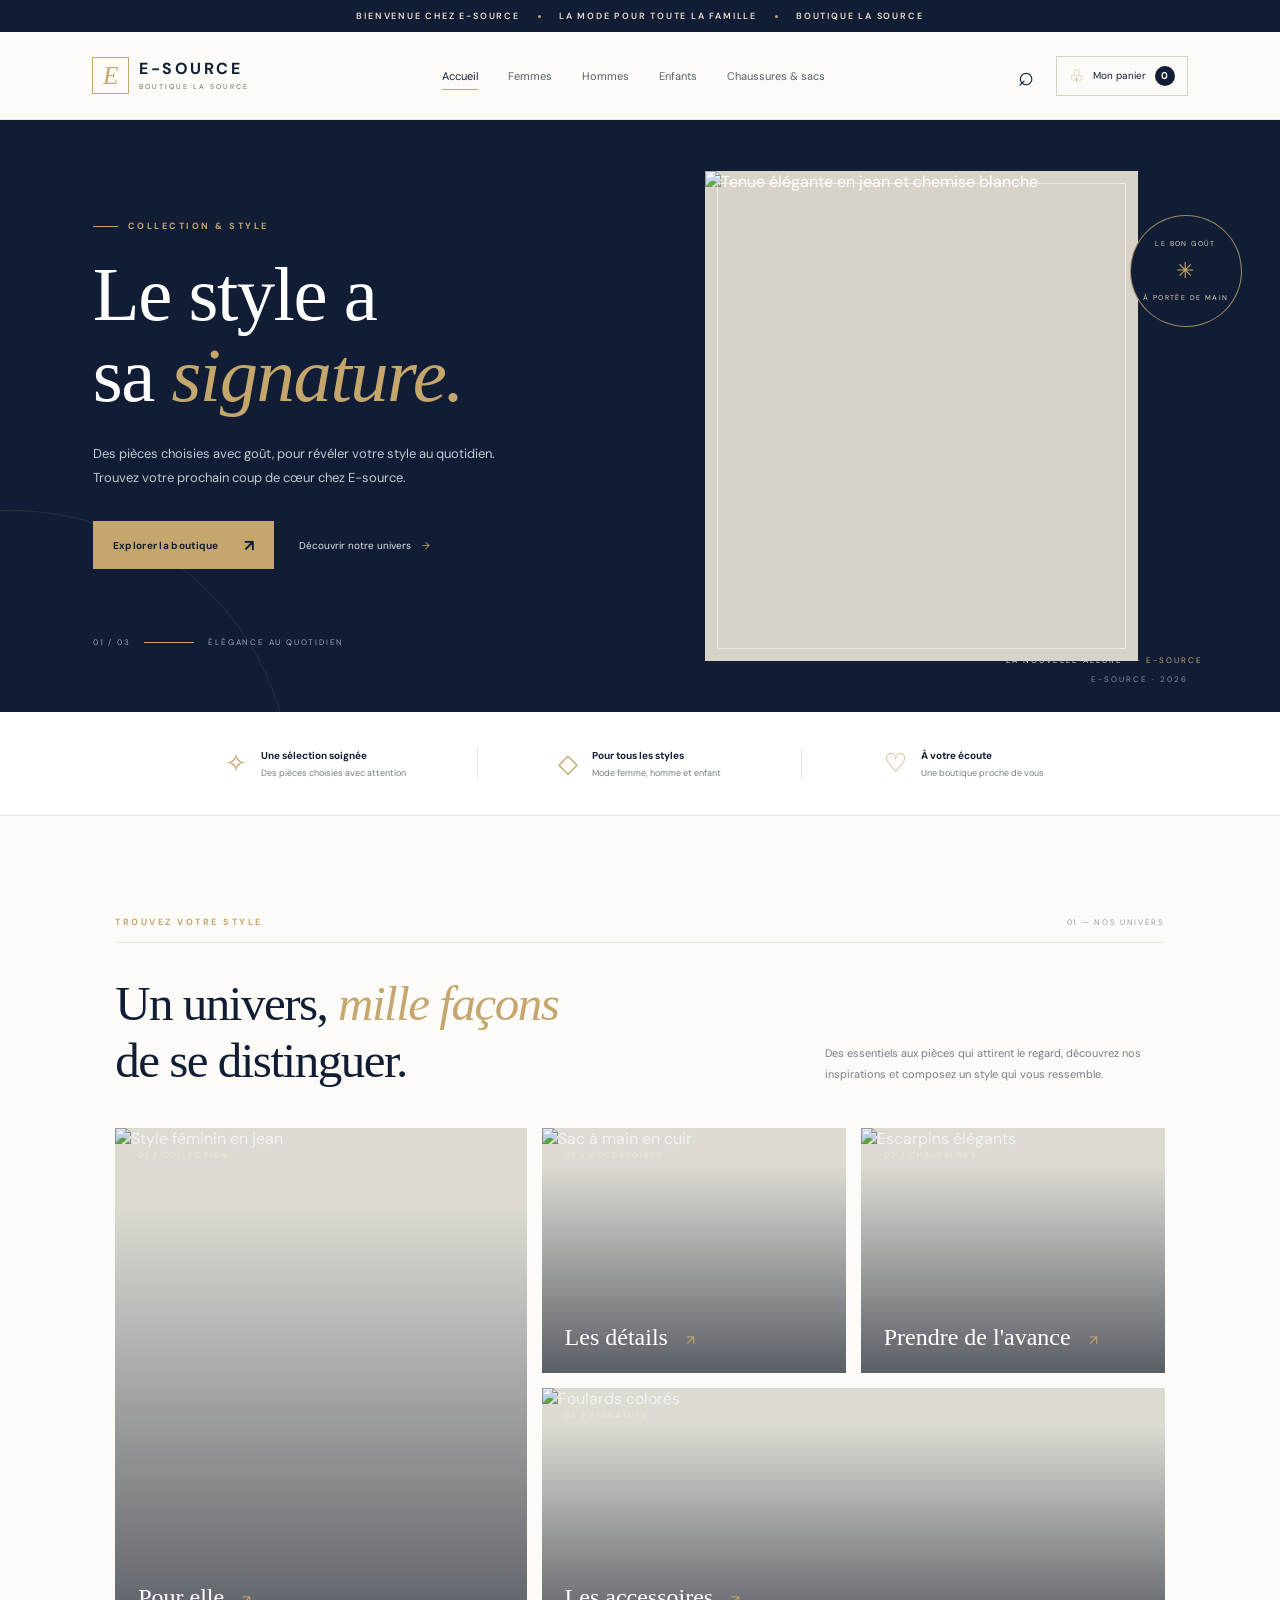
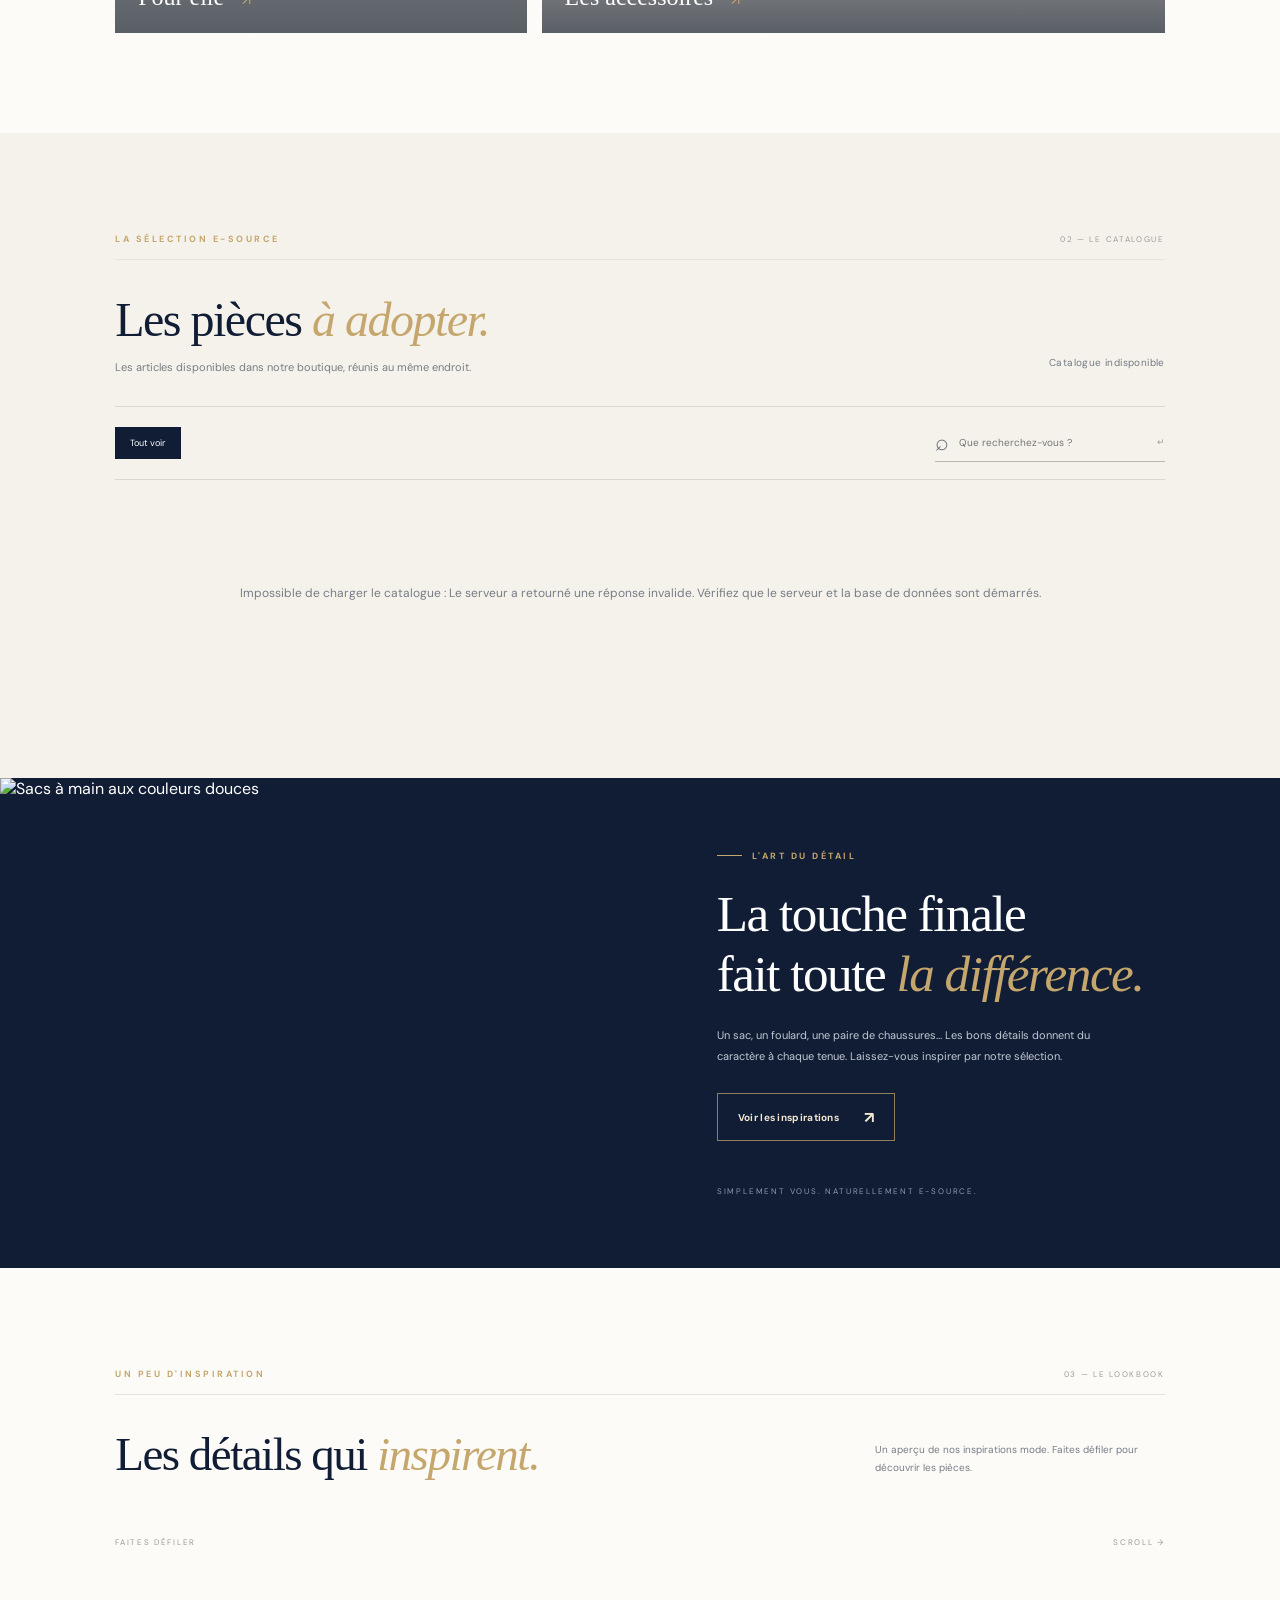
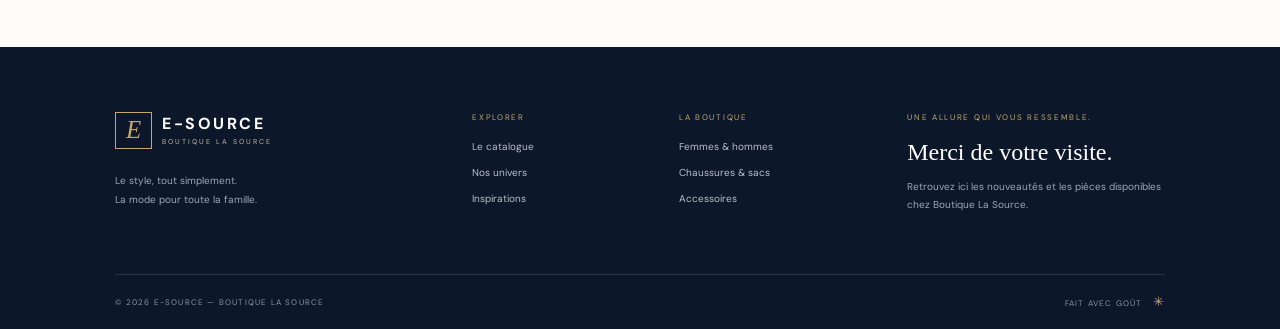
==== commit 11d46815: "Ajouter la fenêtre de détails produit" ====
--- a/index.html
+++ b/index.html
@@ -88,6 +88,22 @@
     <div class="footer-main"><div class="footer-brand-block"><a class="brand brand-footer" href="#"><span class="brand-mark">E</span><span class="brand-name">E-SOURCE<small>BOUTIQUE LA SOURCE</small></span></a><p>Le style, tout simplement.<br>La mode pour toute la famille.</p></div><div class="footer-nav"><span>EXPLORER</span><a href="#catalogue">Le catalogue</a><a href="#univers">Nos univers</a><a href="#inspirations">Inspirations</a></div><div class="footer-nav"><span>LA BOUTIQUE</span><a href="#catalogue">Femmes & hommes</a><a href="#catalogue">Chaussures & sacs</a><a href="#catalogue">Accessoires</a></div><div class="footer-note"><span>UNE ALLURE QUI VOUS RESSEMBLE.</span><b>Merci de votre visite.</b><p>Retrouvez ici les nouveautés et les pièces disponibles chez Boutique La Source.</p></div></div>
     <div class="footer-bottom"><span>© <span id="year"></span> E-SOURCE — BOUTIQUE LA SOURCE</span><span>FAIT AVEC GOÛT <b>✳</b></span></div>
   </footer>
+  <dialog class="product-modal" id="productModal" aria-labelledby="detailName">
+    <button class="modal-close" id="modalClose" type="button" aria-label="Fermer les détails">×</button>
+    <div class="modal-layout">
+      <div class="modal-image-wrap"><img id="detailImage" src="" alt=""></div>
+      <div class="modal-content">
+        <p class="eyebrow"><span></span> FICHE PRODUIT E-SOURCE</p>
+        <p class="modal-category" id="detailCategory"></p>
+        <h2 id="detailName"></h2>
+        <p class="modal-price" id="detailPrice"></p>
+        <p class="modal-description" id="detailDescription"></p>
+        <div class="modal-stock" id="detailStock"></div>
+        <p class="modal-note">Une question sur cet article ? Contactez la boutique pour obtenir plus d'informations.</p>
+        <button class="button button-gold modal-done" id="modalDone" type="button">Continuer la visite <span>↗</span></button>
+      </div>
+    </div>
+  </dialog>
   <div class="toast" id="toast" role="status" aria-live="polite"></div>
 </body>
 </html>
--- a/style.css
+++ b/style.css
@@ -1,10 +1 @@
-:root{font-family:"DM Sans",sans-serif;color:#202321;background:#fbfaf7;font-synthesis:none;text-rendering:optimizeLegibility;--ink:#202321;--muted:#777b76;--accent:#a8794f;--line:#e9e6df}
-*{box-sizing:border-box}html{scroll-behavior:smooth}body{margin:0}.topbar{padding:10px 20px;background:#202321;color:#fff;text-align:center;font-size:10px;letter-spacing:2px;font-weight:700}.site-header{height:78px;padding:0 7%;display:flex;align-items:center;justify-content:space-between;background:#fbfaf7;border-bottom:1px solid var(--line)}.brand{font-family:Manrope,sans-serif;font-size:24px;font-weight:800;letter-spacing:-1.5px;color:var(--ink);text-decoration:none}.brand span{color:var(--accent)}.main-nav{display:flex;gap:34px}.main-nav a{font-size:13px;text-decoration:none;color:#444943;transition:color .2s}.main-nav a:hover{color:var(--accent)}button{font:inherit}.cart-button{border:1px solid var(--ink);background:transparent;padding:10px 16px;border-radius:3px;font-size:12px;cursor:pointer}.cart-button span{display:inline-grid;place-items:center;margin-left:7px;width:21px;height:21px;border-radius:50%;background:var(--ink);color:white;font-size:11px}.intro{min-height:390px;padding:78px 10%;display:flex;justify-content:space-between;align-items:center;background:#eeece5}.eyebrow{font-size:10px;letter-spacing:2px;font-weight:700;color:var(--accent);margin:0 0 15px}.intro h1,.section-heading h2{font-family:Manrope,sans-serif;letter-spacing:-2px}.intro h1{font-size:clamp(42px,6vw,68px);line-height:1.05;margin:0}.intro h1 span{color:var(--accent)}.intro-copy{max-width:470px;color:#656a64;font-size:14px;line-height:1.8;margin:18px 0 25px}.primary-button{display:inline-flex;gap:28px;align-items:center;background:var(--ink);color:white;text-decoration:none;padding:14px 18px;font-size:12px;border-radius:2px}.primary-button:hover{background:var(--accent)}.intro-note{border-left:1px solid #c9c3b8;padding:8px 0 8px 22px;color:#666b65;font-family:Manrope,sans-serif;font-size:13px;line-height:1.8}.catalogue-section{padding:76px 7% 90px}.section-heading{display:flex;justify-content:space-between;align-items:end;margin-bottom:28px}.section-heading h2{font-size:36px;margin:0}.product-total{font-size:12px;color:var(--muted)}.catalogue-tools{display:flex;justify-content:space-between;align-items:center;gap:20px;margin-bottom:28px}.filters{display:flex;gap:8px;flex-wrap:wrap}.filter{padding:9px 15px;border:1px solid var(--line);background:transparent;color:#5d625d;border-radius:2px;font-size:11px;cursor:pointer}.filter:hover,.filter.active{background:var(--ink);color:#fff;border-color:var(--ink)}.search-box{height:38px;min-width:225px;display:flex;align-items:center;gap:8px;border-bottom:1px solid #c9c6bf;color:#777}.search-box span{font-size:23px}.search-box input{width:100%;border:0;outline:0;background:transparent;font:inherit;font-size:12px}.product-grid{display:grid;grid-template-columns:repeat(4,minmax(0,1fr));gap:28px 18px}.product-card{min-width:0}.product-image{position:relative;overflow:hidden;background:#eeece7;aspect-ratio:3/3.7}.product-image img{width:100%;height:100%;object-fit:cover;display:block;transition:transform .4s}.product-card:hover .product-image img{transform:scale(1.045)}.product-tag{position:absolute;top:12px;left:12px;background:#fbfaf7;padding:6px 9px;font-size:9px;letter-spacing:.5px}.product-info{padding:13px 2px}.product-category{font-size:10px;color:var(--muted);margin:0 0 6px}.product-name{font-family:Manrope,sans-serif;font-size:14px;font-weight:700;margin:0 0 9px}.product-bottom{display:flex;align-items:center;justify-content:space-between;gap:8px}.product-price{font-size:13px;font-weight:700}.add-button{border:0;background:transparent;color:var(--accent);font-size:11px;font-weight:700;cursor:pointer;padding:5px 0}.add-button:hover{color:var(--ink)}.empty-state{grid-column:1/-1;text-align:center;color:var(--muted);padding:55px 0}footer{padding:35px 7%;background:#202321;color:#fff;display:flex;align-items:center;justify-content:space-between;gap:18px;flex-wrap:wrap}footer p,footer small{font-size:11px;color:#c0c2bd}.footer-brand{color:white}.toast{position:fixed;right:22px;bottom:22px;background:var(--ink);color:#fff;padding:13px 18px;font-size:12px;border-radius:3px;opacity:0;transform:translateY(8px);pointer-events:none;transition:.25s}.toast.show{opacity:1;transform:translateY(0)}
-@media(max-width:900px){.product-grid{grid-template-columns:repeat(3,minmax(0,1fr))}.site-header{padding:0 5%}.catalogue-section{padding-left:5%;padding-right:5%}.main-nav{gap:17px}}
-@media(max-width:650px){.topbar{font-size:8px;letter-spacing:1px}.site-header{height:auto;min-height:70px;flex-wrap:wrap;gap:12px;padding:15px 5%}.brand{font-size:21px}.main-nav{order:3;width:100%;justify-content:space-between;gap:8px}.main-nav a{font-size:11px}.intro{min-height:350px;padding:55px 7%}.intro-note{display:none}.intro h1{font-size:49px}.catalogue-section{padding:55px 5%}.section-heading h2{font-size:30px}.catalogue-tools{align-items:stretch;flex-direction:column}.search-box{width:100%}.product-grid{grid-template-columns:repeat(2,minmax(0,1fr));gap:22px 12px}.product-name{font-size:12px}.product-image{aspect-ratio:3/3.8}footer{flex-direction:column;align-items:flex-start;gap:9px}}
-@media(max-width:360px){.product-grid{grid-template-columns:1fr}.product-image{aspect-ratio:4/4.3}}
-
-/* Interfaces fonctionnelles E-SOURCE — mêmes tons et typographies que le site */
-.header-actions{display:flex;align-items:center;gap:10px}.account-button{border:0;background:transparent;color:var(--ink);font-size:12px;cursor:pointer;padding:10px}.account-button:hover{color:var(--accent)}
-.app-panel[hidden]{display:none}.app-panel{position:fixed;inset:0;z-index:20;background:rgba(20,23,21,.58);display:flex;align-items:center;justify-content:center;padding:18px;overflow-y:auto}.panel-card{position:relative;background:#fbfaf7;color:var(--ink);width:min(100%,520px);max-height:90vh;overflow:auto;padding:34px;border:1px solid var(--line);box-shadow:0 20px 70px rgba(0,0,0,.18)}.panel-card-wide{width:min(100%,900px)}.panel-card h2{font-family:Manrope,sans-serif;font-size:30px;letter-spacing:-1px;margin:0 0 22px}.panel-close{position:absolute;right:18px;top:12px;border:0;background:transparent;font-size:28px;cursor:pointer;color:var(--muted)}.app-form{display:grid;gap:12px}.app-form label,.field-label{display:grid;gap:6px;font-size:11px;color:#626760}.app-form input,.app-form select,.app-form textarea,.admin-form input,.admin-form select,.admin-form textarea{width:100%;padding:12px;border:1px solid var(--line);background:#fff;font:inherit;font-size:13px;color:var(--ink);border-radius:2px}.app-form textarea,.admin-form textarea{min-height:75px}.app-submit,.app-action{border:0;background:var(--ink);color:#fff;padding:12px 16px;font-size:12px;cursor:pointer;border-radius:2px}.app-submit:hover,.app-action:hover{background:var(--accent)}.app-link{border:0;background:transparent;color:var(--accent);font:inherit;font-size:12px;text-decoration:underline;cursor:pointer;padding:8px 0}.app-muted{font-size:12px;color:var(--muted);line-height:1.7}.app-row{display:flex;align-items:center;justify-content:space-between;gap:12px;padding:13px 0;border-bottom:1px solid var(--line);font-size:12px}.app-row strong{font-size:13px}.app-row small{display:block;color:var(--muted);margin-top:4px}.app-qty{display:flex;align-items:center;gap:8px}.app-qty button,.app-remove{border:1px solid var(--line);background:transparent;padding:5px 9px;cursor:pointer}.app-total{display:flex;justify-content:space-between;padding:18px 0;font-weight:700}.app-tabs{display:flex;gap:8px;flex-wrap:wrap;margin-bottom:18px}.app-tabs button{border:1px solid var(--line);background:transparent;padding:9px 13px;font-size:11px;cursor:pointer}.app-tabs button.active{background:var(--ink);color:#fff}.admin-table-wrap{overflow-x:auto}.admin-table{width:100%;border-collapse:collapse;font-size:11px;margin:12px 0 22px}.admin-table th,.admin-table td{text-align:left;padding:10px;border-bottom:1px solid var(--line);white-space:nowrap}.admin-table th{color:var(--muted);font-weight:600}.admin-form{display:grid;grid-template-columns:repeat(2,minmax(0,1fr));gap:10px;margin:14px 0 24px}.admin-form .full{grid-column:1/-1}.app-status{font-size:12px;padding:10px;background:#eeece5;color:var(--ink);margin:10px 0}.app-danger{color:#a33}.product-stock{font-size:10px;color:var(--muted);margin-top:6px}
-@media(max-width:650px){.header-actions{margin-left:auto}.account-button{font-size:11px;padding:8px 4px}.panel-card{padding:28px 20px}.panel-card h2{font-size:25px}.admin-form{grid-template-columns:1fr}.admin-form .full{grid-column:auto}.app-row{align-items:flex-start}}
+:root{color-scheme:light;--navy:#101d35;--navy-2:#192944;--gold:#c5a66d;--gold-light:#e7d8b7;--cream:#f5f2eb;--paper:#fcfbf8;--ink:#1c2430;--muted:#777d85;--line:#e8e4dc;--sans:"DM Sans",sans-serif;--serif:"Playfair Display",Georgia,serif;font-family:var(--sans);color:var(--ink);background:var(--paper);font-synthesis:none;text-rendering:optimizeLegibility}*{box-sizing:border-box}html{scroll-behavior:smooth;scroll-padding-top:95px}body{margin:0;min-width:320px}a{color:inherit;text-decoration:none}button,input{font:inherit}button{cursor:pointer}.announcement{height:32px;background:var(--navy);color:#e9dfcb;display:flex;align-items:center;justify-content:center;gap:18px;font-size:9px;letter-spacing:1.8px;font-weight:600}.announcement i{width:3px;height:3px;border-radius:50%;background:var(--gold)}.site-header{height:88px;padding:0 7.2%;display:flex;align-items:center;justify-content:space-between;background:rgba(252,251,248,.97);border-bottom:1px solid var(--line);position:sticky;top:0;z-index:20;backdrop-filter:blur(12px)}.brand{display:flex;align-items:center;gap:10px;color:var(--navy)}.brand-mark{width:37px;height:37px;border:1px solid var(--gold);display:grid;place-items:center;font-family:var(--serif);font-size:25px;color:var(--gold);font-style:italic}.brand-name{font-size:16px;font-weight:700;letter-spacing:2.5px;line-height:1.1}.brand-name small{display:block;font-size:7px;letter-spacing:2px;font-weight:500;color:#8a806e;margin-top:5px}.main-nav{display:flex;align-items:center;gap:30px}.nav-link{font-size:11px;color:#555e6a;position:relative;padding:10px 0;transition:color .2s}.nav-link:after{content:"";height:1px;position:absolute;left:0;right:100%;bottom:3px;background:var(--gold);transition:right .25s}.nav-link:hover,.nav-link.active{color:var(--navy)}.nav-link:hover:after,.nav-link.active:after{right:0}.header-actions{display:flex;align-items:center;gap:22px}.header-search{font-size:27px;line-height:1;color:var(--navy)}.cart-button{border:1px solid #d8d2c6;background:transparent;color:var(--navy);height:40px;padding:0 12px;display:flex;align-items:center;gap:9px;font-size:10px}.cart-button b{width:20px;height:20px;display:grid;place-items:center;border-radius:50%;background:var(--navy);color:white;font-size:10px}.cart-icon{font-size:17px;color:var(--gold)}.menu-toggle{display:none}.hero{min-height:590px;background:var(--navy);color:#fff;display:grid;grid-template-columns:1fr 1fr;position:relative;overflow:hidden}.hero:before{content:"";position:absolute;width:560px;height:560px;border:1px solid rgba(197,166,109,.13);border-radius:50%;left:-270px;bottom:-360px}.hero-copy{padding:100px 8% 65px 14.5%;position:relative;z-index:2;display:flex;flex-direction:column;justify-content:center}.eyebrow{font-size:9px;letter-spacing:2.5px;font-weight:700;color:var(--gold);margin:0 0 22px;display:flex;align-items:center;gap:10px}.eyebrow span{width:25px;height:1px;background:var(--gold)}.hero h1,.section-title-row h2,.catalogue-heading h2,.editorial h2,.lookbook-heading h2{font-family:var(--serif);font-weight:500;letter-spacing:-1.5px}.hero h1{font-size:clamp(54px,6vw,82px);line-height:1.06;margin:0;color:#fff}.hero h1 em,.section-title-row h2 em,.catalogue-heading h2 em,.editorial h2 em,.lookbook-heading h2 em{color:var(--gold);font-weight:500}.hero-text{max-width:420px;color:#c3c9d1;font-size:13px;line-height:1.9;margin:25px 0 30px}.hero-actions{display:flex;align-items:center;gap:25px;flex-wrap:wrap}.button{min-height:48px;padding:0 20px;display:inline-flex;align-items:center;justify-content:center;gap:25px;font-size:10px;font-weight:700;letter-spacing:.3px;transition:all .25s}.button-gold{background:var(--gold);color:var(--navy)}.button-gold:hover{background:#dfc58f;transform:translateY(-2px)}.button span{font-size:16px}.text-link{font-size:10px;color:#e2e5e9}.text-link span{color:var(--gold);margin-left:8px}.hero-foot{display:flex;align-items:center;gap:14px;margin-top:68px;color:#9da8b8;font-size:8px;letter-spacing:1.8px}.hero-rule{width:50px;height:1px;background:var(--gold)}.hero-visual{position:relative;padding:34px 12% 34px 0;display:flex;align-items:center;justify-content:center}.hero-photo{width:77%;height:490px;position:relative;z-index:1;overflow:hidden;background:#d8d3c9}.hero-photo:after{content:"";position:absolute;inset:12px;border:1px solid rgba(255,255,255,.55);pointer-events:none}.hero-photo img{width:100%;height:100%;object-fit:cover;object-position:center 30%;display:block}.hero-stamp{position:absolute;z-index:2;right:6%;top:16%;width:112px;height:112px;border:1px solid rgba(197,166,109,.8);border-radius:50%;display:flex;flex-direction:column;align-items:center;justify-content:center;gap:8px;background:var(--navy);color:#e6d6b5;font-size:7px;letter-spacing:1.4px}.hero-stamp b{font-size:22px;color:var(--gold);font-weight:400}.hero-caption{position:absolute;bottom:8%;right:12%;font-size:8px;letter-spacing:2px;color:#d6dbe1;display:flex;gap:10px}.hero-caption span:last-child{color:var(--gold)}.hero-index{position:absolute;bottom:28px;right:7.2%;font-size:8px;letter-spacing:2px;color:#8490a1}.hero-index span{color:var(--gold)}.trust-strip{min-height:104px;padding:20px 12%;display:grid;grid-template-columns:repeat(3,1fr);align-items:center;border-bottom:1px solid var(--line);background:#fff}.trust-strip>div{display:flex;align-items:center;justify-content:center;gap:14px;border-right:1px solid var(--line)}.trust-strip>div:last-child{border:0}.trust-icon{font-family:var(--serif);font-size:26px;color:var(--gold)}.trust-strip p{margin:0;display:flex;flex-direction:column;gap:5px}.trust-strip b{font-size:10px;color:var(--navy)}.trust-strip small{font-size:9px;color:var(--muted)}.categories-section,.catalogue-section,.lookbook-section{padding:100px 9%}.section-topline{display:flex;justify-content:space-between;align-items:center;border-bottom:1px solid var(--line);padding-bottom:14px}.section-topline .eyebrow{margin:0}.section-number{font-size:8px;letter-spacing:1.7px;color:#9a9b98}.section-title-row{display:flex;align-items:end;justify-content:space-between;gap:35px;margin:32px 0 38px}.section-title-row h2,.catalogue-heading h2,.lookbook-heading h2{font-size:clamp(34px,4vw,49px);line-height:1.17;margin:0;color:var(--navy)}.section-title-row>p{max-width:340px;margin:0 0 5px;color:var(--muted);font-size:11px;line-height:1.9}.category-grid{display:grid;grid-template-columns:1.15fr .85fr .85fr;grid-template-rows:245px 245px;gap:15px}.category-card{position:relative;overflow:hidden;background:#e9e5dc;color:white;isolation:isolate}.category-card img{position:absolute;width:100%;height:100%;inset:0;object-fit:cover;transition:transform .65s}.category-card:hover img{transform:scale(1.06)}.category-women{grid-row:span 2}.category-bags{grid-column:2;grid-row:1}.category-shoes{grid-column:3;grid-row:1}.category-scarves{grid-column:2/4;grid-row:2}.category-scarves img{object-position:center 42%}.category-overlay{position:absolute;inset:0;background:linear-gradient(180deg,rgba(13,23,39,.05) 15%,rgba(13,23,39,.65) 100%);z-index:1}.category-meta,.category-name{position:absolute;left:23px;z-index:2}.category-meta{top:22px;font-size:8px;letter-spacing:1.7px;color:#f2e8d5}.category-name{bottom:22px;font-family:var(--serif);font-size:24px}.category-name i{font-family:var(--sans);font-style:normal;font-size:14px;color:var(--gold);margin-left:12px}.catalogue-section{background:var(--cream)}.catalogue-heading{display:flex;align-items:end;justify-content:space-between;margin:32px 0 32px}.catalogue-heading h2{font-size:clamp(35px,4vw,48px)}.catalogue-heading p{font-size:11px;color:var(--muted);margin:12px 0 0}.product-total{font-size:10px;color:#747b83;letter-spacing:.4px;padding-bottom:5px}.catalogue-tools{display:flex;align-items:center;justify-content:space-between;gap:25px;padding:17px 0;border-top:1px solid #ded9ce;border-bottom:1px solid #ded9ce;margin-bottom:28px}.filters{display:flex;gap:7px;flex-wrap:wrap}.filter{border:1px solid transparent;background:transparent;color:#626b75;padding:9px 14px;font-size:9px;transition:all .2s}.filter:hover,.filter.active{border-color:var(--navy);background:var(--navy);color:white}.search-box{height:38px;width:230px;display:flex;align-items:center;gap:8px;border-bottom:1px solid #bcb7ac;color:#69717a}.search-box>span{font-size:23px}.search-box input{width:100%;border:0;outline:0;background:transparent;font-size:10px;color:var(--navy)}.search-box kbd{font-size:9px;color:#9a9b98}.product-grid{display:grid;grid-template-columns:repeat(4,minmax(0,1fr));gap:30px 18px}.product-card{min-width:0;position:relative}.product-image{position:relative;overflow:hidden;background:#e9e6df;aspect-ratio:3/3.75}.product-image img{width:100%;height:100%;object-fit:cover;display:block;transition:transform .55s}.product-card:hover .product-image img{transform:scale(1.045)}.product-tag{position:absolute;top:12px;left:12px;background:rgba(252,251,248,.94);color:var(--navy);padding:7px 10px;font-size:8px;letter-spacing:.7px;text-transform:uppercase}.product-info{padding:14px 2px 0}.product-category{font-size:8px;letter-spacing:1px;text-transform:uppercase;color:#8b8d8c;margin:0 0 7px}.product-name{font-family:var(--serif);font-size:16px;font-weight:500;color:var(--navy);margin:0 0 12px;line-height:1.3}.product-bottom{display:flex;align-items:center;justify-content:space-between;gap:8px;border-top:1px solid #e2ded5;padding-top:10px}.product-price{font-size:11px;font-weight:700;color:var(--navy)}.product-stock{font-size:8px;color:#78816f}.product-stock.out{color:#a35b52}.product-description{font-size:9px;line-height:1.6;color:#777d85;margin:8px 0 0}.empty-state{grid-column:1/-1;text-align:center;color:var(--muted);padding:65px 0;font-size:12px}.catalogue-loading{grid-column:1/-1;min-height:210px;display:flex;flex-direction:column;align-items:center;justify-content:center;color:var(--muted);font-size:11px}.catalogue-loading span{width:24px;height:24px;border:1px solid #d6c7a8;border-top-color:var(--navy);border-radius:50%;animation:spin .8s linear infinite}@keyframes spin{to{transform:rotate(360deg)}}.editorial{display:grid;grid-template-columns:1fr 1fr;min-height:490px;background:var(--navy);color:white}.editorial-image{min-height:490px;overflow:hidden}.editorial-image img{width:100%;height:100%;object-fit:cover;display:block}.editorial-copy{padding:70px 12%;display:flex;flex-direction:column;align-items:flex-start;justify-content:center}.editorial h2{font-size:clamp(38px,4vw,52px);line-height:1.17;margin:0;color:white}.editorial-copy>p:not(.eyebrow){font-size:11px;line-height:1.9;color:#c2c9d3;max-width:380px;margin:22px 0 26px}.button-outline{border:1px solid rgba(197,166,109,.7);color:#f2e7d0}.button-outline:hover{background:var(--gold);color:var(--navy)}.editorial-note{font-size:8px;letter-spacing:1.8px;color:#8f9aaa;margin-top:45px}.lookbook-section{overflow:hidden}.lookbook-heading{display:flex;align-items:end;justify-content:space-between;gap:30px;margin:32px 0 28px}.lookbook-heading h2{font-size:clamp(34px,4vw,47px)}.lookbook-heading p{max-width:290px;font-size:10px;line-height:1.8;color:var(--muted);margin:0 0 5px}.lookbook-track{display:grid;grid-auto-flow:column;grid-auto-columns:minmax(165px,19%);gap:13px;overflow-x:auto;padding:0 0 14px;scroll-snap-type:x mandatory;scrollbar-width:thin;scrollbar-color:var(--gold) #eee9df}.lookbook-item{height:245px;overflow:hidden;background:#eee9df;scroll-snap-align:start}.lookbook-item img{width:100%;height:100%;object-fit:cover;display:block;transition:transform .5s}.lookbook-item:hover img{transform:scale(1.05)}.lookbook-hint{display:flex;justify-content:space-between;margin-top:13px;font-size:8px;letter-spacing:1.7px;color:#9a9b98}.site-footer{background:#0c172a;color:#fff;padding:65px 9% 0}.footer-main{display:grid;grid-template-columns:1.5fr .8fr .9fr 1.2fr;gap:35px;padding-bottom:55px}.brand-footer{color:#fff}.brand-footer .brand-name small{color:#a8a18f}.footer-brand-block>p{font-size:10px;line-height:1.9;color:#9ea8b7;margin-top:22px}.footer-nav{display:flex;flex-direction:column;gap:13px}.footer-nav>span,.footer-note>span{font-size:8px;letter-spacing:1.7px;color:var(--gold);margin-bottom:5px}.footer-nav a{font-size:10px;color:#b8c0ca;transition:color .2s}.footer-nav a:hover{color:var(--gold)}.footer-note{display:flex;flex-direction:column;gap:12px}.footer-note>b{font-family:var(--serif);font-size:24px;font-weight:500}.footer-note p{font-size:10px;line-height:1.8;color:#9ea8b7;margin:0}.footer-bottom{height:55px;border-top:1px solid rgba(255,255,255,.12);display:flex;align-items:center;justify-content:space-between;font-size:8px;letter-spacing:1.2px;color:#8994a3}.footer-bottom b{color:var(--gold);font-size:13px;margin-left:7px}.toast{position:fixed;right:22px;bottom:22px;z-index:40;background:var(--navy);color:white;padding:14px 19px;font-size:11px;box-shadow:0 12px 35px rgba(10,20,38,.2);opacity:0;transform:translateY(10px);pointer-events:none;transition:.25s}.toast.show{opacity:1;transform:translateY(0)}@media(max-width:1050px){.site-header{padding:0 4%}.main-nav{gap:17px}.hero-copy{padding-left:9%}.categories-section,.catalogue-section,.lookbook-section{padding-left:6%;padding-right:6%}.product-grid{grid-template-columns:repeat(3,minmax(0,1fr))}.footer-main{grid-template-columns:1.3fr 1fr 1fr}.footer-note{grid-column:1/-1;max-width:400px}}@media(max-width:760px){.announcement{gap:8px;font-size:7px;letter-spacing:1px}.site-header{height:75px;padding:0 5%;flex-wrap:wrap}.brand-mark{width:32px;height:32px}.brand-name{font-size:14px}.menu-toggle{display:flex;order:3;width:34px;height:34px;border:0;background:transparent;flex-direction:column;justify-content:center;gap:6px;padding:5px}.menu-toggle span{height:1px;width:23px;background:var(--navy)}.main-nav{display:none;position:absolute;top:74px;left:0;right:0;background:var(--paper);padding:18px 6%;border-bottom:1px solid var(--line);flex-direction:column;align-items:flex-start;gap:12px}.main-nav.open{display:flex}.header-actions{margin-left:auto;margin-right:12px;gap:12px}.cart-button{height:36px;padding:0 8px}.cart-label{display:none}.hero{grid-template-columns:1fr;min-height:0}.hero-copy{padding:68px 8% 38px}.hero h1{font-size:61px}.hero-text{font-size:12px}.hero-foot{margin-top:42px}.hero-visual{min-height:370px;padding:0 9% 50px}.hero-photo{height:340px;width:76%}.hero-stamp{right:7%;top:5%;width:88px;height:88px;font-size:6px}.hero-caption{bottom:28px;right:9%}.hero-index{display:none}.trust-strip{padding:18px 5%;gap:10px}.trust-strip>div{justify-content:flex-start;gap:8px}.trust-strip b{font-size:9px}.trust-strip small{font-size:8px}.trust-icon{font-size:21px}.categories-section,.catalogue-section,.lookbook-section{padding:70px 5%}.section-title-row{align-items:flex-start;flex-direction:column;gap:15px}.section-title-row>p{max-width:480px}.category-grid{grid-template-columns:1fr 1fr;grid-template-rows:260px 190px 190px}.category-women{grid-column:1;grid-row:span 2}.category-bags{grid-column:2;grid-row:1}.category-shoes{grid-column:2;grid-row:2}.category-scarves{grid-column:1/3;grid-row:3}.category-name{font-size:20px}.catalogue-heading{align-items:flex-start;gap:15px;flex-direction:column}.catalogue-tools{align-items:stretch;flex-direction:column}.search-box{width:100%}.product-grid{grid-template-columns:repeat(2,minmax(0,1fr));gap:24px 12px}.product-name{font-size:14px}.editorial{grid-template-columns:1fr}.editorial-image{min-height:330px;height:330px}.editorial-copy{padding:55px 8%}.editorial-note{margin-top:32px}.lookbook-heading{align-items:flex-start;flex-direction:column;gap:12px}.lookbook-track{grid-auto-columns:42%}.lookbook-item{height:220px}.site-footer{padding:50px 6% 0}.footer-main{grid-template-columns:1fr 1fr;gap:30px}.footer-brand-block{grid-column:1/-1}.footer-note{grid-column:1/-1}.footer-bottom{font-size:7px}}@media(max-width:420px){.announcement span:last-child,.announcement i:last-of-type{display:none}.header-search{display:none}.hero h1{font-size:54px}.trust-strip{grid-template-columns:1fr;gap:14px;padding:22px 9%}.trust-strip>div{border:0;justify-content:flex-start}.category-grid{grid-template-rows:220px 165px 165px;gap:9px}.category-meta{left:13px;top:13px;font-size:7px}.category-name{left:13px;bottom:14px;font-size:18px}.product-grid{gap:22px 10px}.product-image{aspect-ratio:3/3.8}.product-name{font-size:13px}.lookbook-track{grid-auto-columns:65%}.footer-main{gap:25px 15px}.footer-bottom{align-items:flex-start;justify-content:center;flex-direction:column;gap:5px;height:65px}}
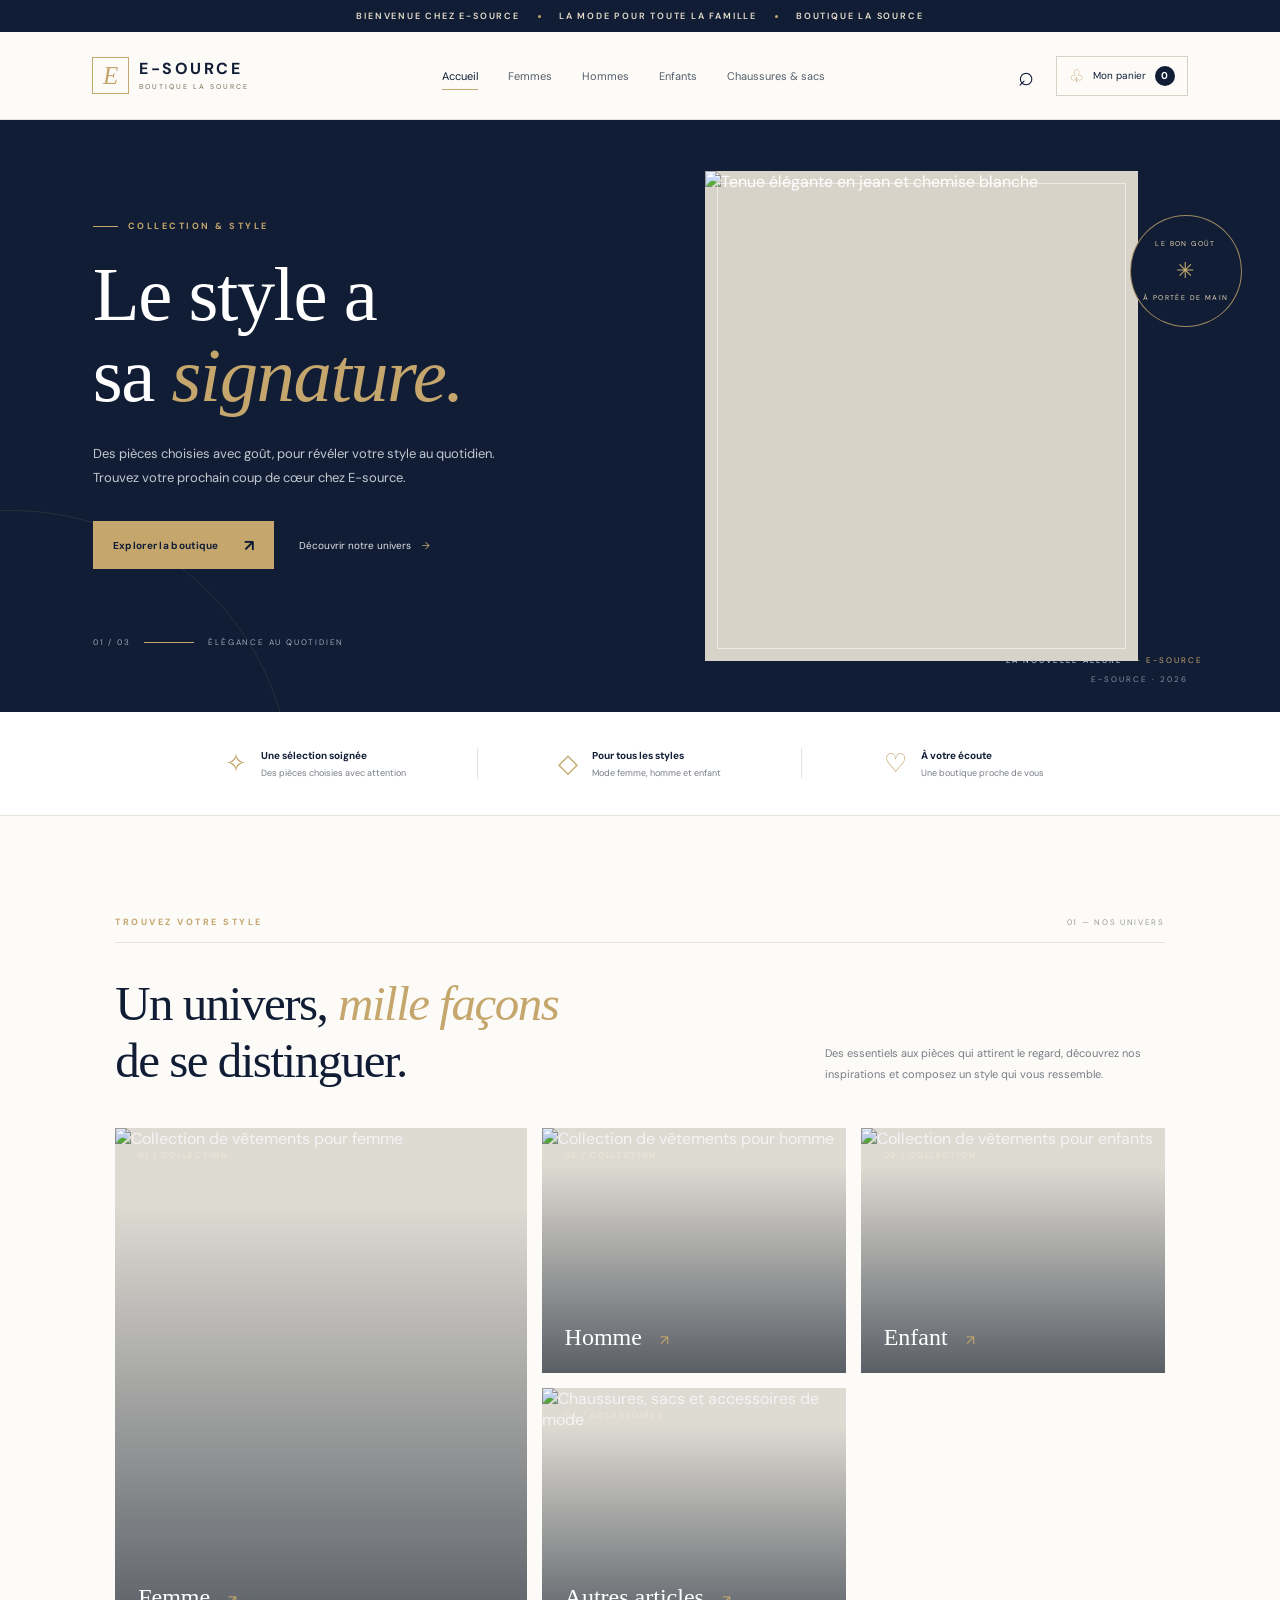
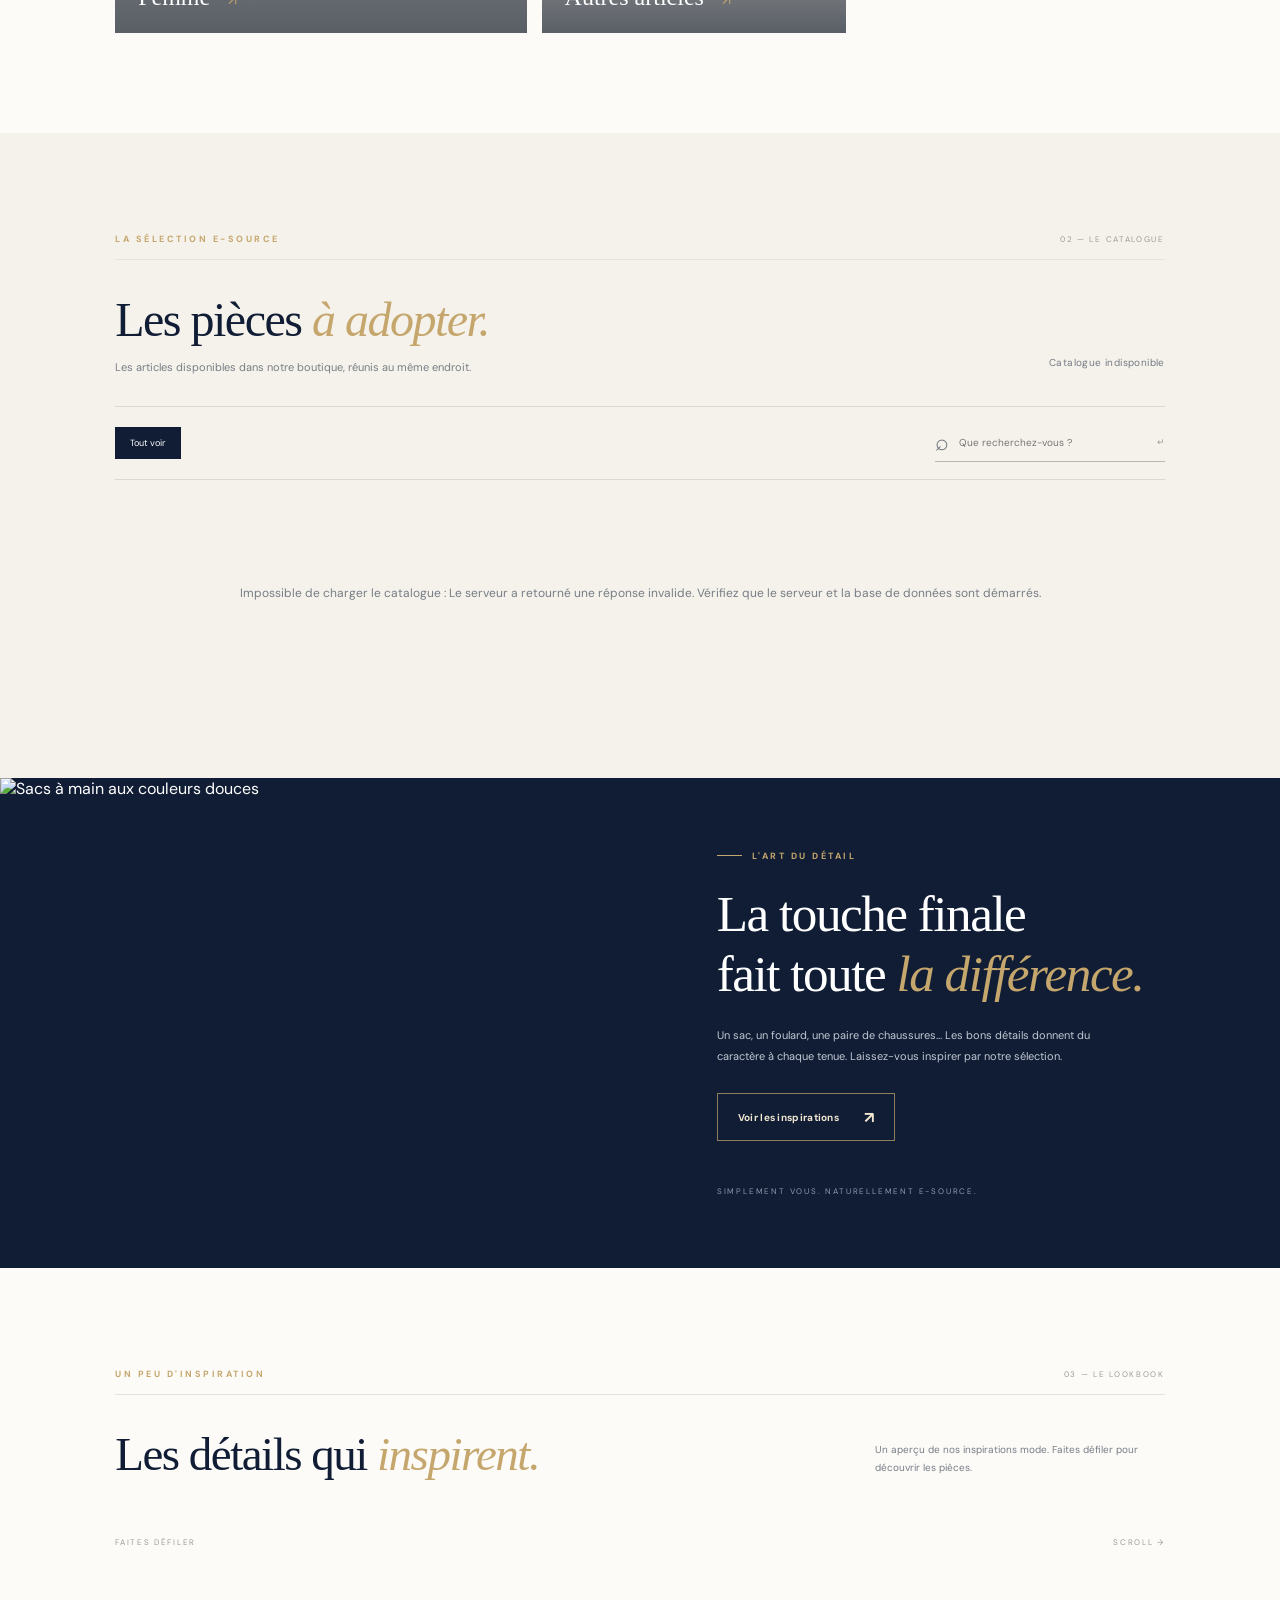
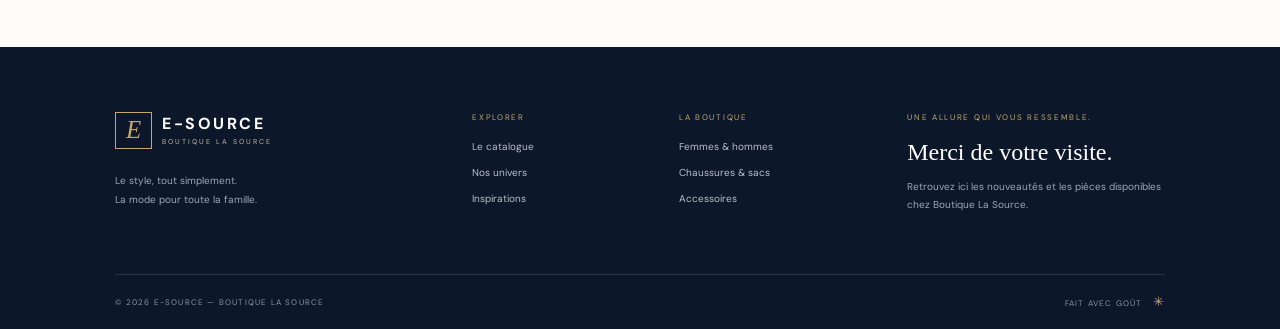
==== commit f7c11ea3: "Improve category showcase with family collections" ====
--- a/index.html
+++ b/index.html
@@ -57,10 +57,10 @@
       <div class="section-topline"><span class="eyebrow">TROUVEZ VOTRE STYLE</span><span class="section-number">01 — NOS UNIVERS</span></div>
       <div class="section-title-row"><div><h2>Un univers, <em>mille façons</em><br>de se distinguer.</h2></div><p>Des essentiels aux pièces qui attirent le regard, découvrez nos inspirations et composez un style qui vous ressemble.</p></div>
       <div class="category-grid">
-        <a class="category-card category-women" href="#catalogue" data-nav-category="Femmes"><img src="https://raw.githubusercontent.com/joycemwepu93-cyber/E-source/main/documentation/photoEcommerce/WhatsApp%20Image%202026-10-31%20at%2018.15.41.jpeg" alt="Style féminin en jean" loading="lazy"><span class="category-overlay"></span><span class="category-meta">01 / COLLECTION</span><span class="category-name">Pour elle <i>↗</i></span></a>
-        <a class="category-card category-bags" href="#catalogue" data-nav-category="Accessoires"><img src="https://raw.githubusercontent.com/joycemwepu93-cyber/E-source/main/documentation/photoEcommerce/WhatsApp%20Image%202026-10-31%20at%2018.15.45.jpeg" alt="Sac à main en cuir" loading="lazy"><span class="category-overlay"></span><span class="category-meta">02 / ACCESSOIRES</span><span class="category-name">Les détails <i>↗</i></span></a>
-        <a class="category-card category-shoes" href="#catalogue" data-nav-category="Chaussures"><img src="https://raw.githubusercontent.com/joycemwepu93-cyber/E-source/main/documentation/photoEcommerce/WhatsApp%20Image%202026-10-31%20at%2018.15.50.jpeg" alt="Escarpins élégants" loading="lazy"><span class="category-overlay"></span><span class="category-meta">03 / CHAUSSURES</span><span class="category-name">Prendre de l'avance <i>↗</i></span></a>
-        <a class="category-card category-scarves" href="#catalogue" data-nav-category="Accessoires"><img src="https://raw.githubusercontent.com/joycemwepu93-cyber/E-source/main/documentation/photoEcommerce/WhatsApp%20Image%202026-10-31%20at%2018.15.42.jpeg" alt="Foulards colorés" loading="lazy"><span class="category-overlay"></span><span class="category-meta">04 / SIGNATURE</span><span class="category-name">Les accessoires <i>↗</i></span></a>
+        <a class="category-card category-women" href="#catalogue" data-nav-category="Femmes"><img src="https://images.unsplash.com/photo-1483985988355-763728e1935b?auto=format&fit=crop&w=900&q=85" alt="Collection de vêtements pour femme" loading="lazy"><span class="category-overlay"></span><span class="category-meta">01 / COLLECTION</span><span class="category-name">Femme <i>↗</i></span></a>
+        <a class="category-card category-men" href="#catalogue" data-nav-category="Hommes"><img src="https://images.unsplash.com/photo-1516257984-b1b4d707412e?auto=format&fit=crop&w=900&q=85" alt="Collection de vêtements pour homme" loading="lazy"><span class="category-overlay"></span><span class="category-meta">02 / COLLECTION</span><span class="category-name">Homme <i>↗</i></span></a>
+        <a class="category-card category-kids" href="#catalogue" data-nav-category="Enfants"><img src="https://images.unsplash.com/photo-1503919005314-30d93d07d823?auto=format&fit=crop&w=900&q=85" alt="Collection de vêtements pour enfants" loading="lazy"><span class="category-overlay"></span><span class="category-meta">03 / COLLECTION</span><span class="category-name">Enfant <i>↗</i></span></a>
+        <a class="category-card category-other" href="#catalogue" data-nav-category="Autres"><img src="https://images.unsplash.com/photo-1529139574466-a303027c1d8b?auto=format&fit=crop&w=900&q=85" alt="Chaussures, sacs et accessoires de mode" loading="lazy"><span class="category-overlay"></span><span class="category-meta">04 / ACCESSOIRES</span><span class="category-name">Autres articles <i>↗</i></span></a>
       </div>
     </section>
 
--- a/style.css
+++ b/style.css
@@ -1 +1,59 @@
-:root{color-scheme:light;--navy:#101d35;--navy-2:#192944;--gold:#c5a66d;--gold-light:#e7d8b7;--cream:#f5f2eb;--paper:#fcfbf8;--ink:#1c2430;--muted:#777d85;--line:#e8e4dc;--sans:"DM Sans",sans-serif;--serif:"Playfair Display",Georgia,serif;font-family:var(--sans);color:var(--ink);background:var(--paper);font-synthesis:none;text-rendering:optimizeLegibility}*{box-sizing:border-box}html{scroll-behavior:smooth;scroll-padding-top:95px}body{margin:0;min-width:320px}a{color:inherit;text-decoration:none}button,input{font:inherit}button{cursor:pointer}.announcement{height:32px;background:var(--navy);color:#e9dfcb;display:flex;align-items:center;justify-content:center;gap:18px;font-size:9px;letter-spacing:1.8px;font-weight:600}.announcement i{width:3px;height:3px;border-radius:50%;background:var(--gold)}.site-header{height:88px;padding:0 7.2%;display:flex;align-items:center;justify-content:space-between;background:rgba(252,251,248,.97);border-bottom:1px solid var(--line);position:sticky;top:0;z-index:20;backdrop-filter:blur(12px)}.brand{display:flex;align-items:center;gap:10px;color:var(--navy)}.brand-mark{width:37px;height:37px;border:1px solid var(--gold);display:grid;place-items:center;font-family:var(--serif);font-size:25px;color:var(--gold);font-style:italic}.brand-name{font-size:16px;font-weight:700;letter-spacing:2.5px;line-height:1.1}.brand-name small{display:block;font-size:7px;letter-spacing:2px;font-weight:500;color:#8a806e;margin-top:5px}.main-nav{display:flex;align-items:center;gap:30px}.nav-link{font-size:11px;color:#555e6a;position:relative;padding:10px 0;transition:color .2s}.nav-link:after{content:"";height:1px;position:absolute;left:0;right:100%;bottom:3px;background:var(--gold);transition:right .25s}.nav-link:hover,.nav-link.active{color:var(--navy)}.nav-link:hover:after,.nav-link.active:after{right:0}.header-actions{display:flex;align-items:center;gap:22px}.header-search{font-size:27px;line-height:1;color:var(--navy)}.cart-button{border:1px solid #d8d2c6;background:transparent;color:var(--navy);height:40px;padding:0 12px;display:flex;align-items:center;gap:9px;font-size:10px}.cart-button b{width:20px;height:20px;display:grid;place-items:center;border-radius:50%;background:var(--navy);color:white;font-size:10px}.cart-icon{font-size:17px;color:var(--gold)}.menu-toggle{display:none}.hero{min-height:590px;background:var(--navy);color:#fff;display:grid;grid-template-columns:1fr 1fr;position:relative;overflow:hidden}.hero:before{content:"";position:absolute;width:560px;height:560px;border:1px solid rgba(197,166,109,.13);border-radius:50%;left:-270px;bottom:-360px}.hero-copy{padding:100px 8% 65px 14.5%;position:relative;z-index:2;display:flex;flex-direction:column;justify-content:center}.eyebrow{font-size:9px;letter-spacing:2.5px;font-weight:700;color:var(--gold);margin:0 0 22px;display:flex;align-items:center;gap:10px}.eyebrow span{width:25px;height:1px;background:var(--gold)}.hero h1,.section-title-row h2,.catalogue-heading h2,.editorial h2,.lookbook-heading h2{font-family:var(--serif);font-weight:500;letter-spacing:-1.5px}.hero h1{font-size:clamp(54px,6vw,82px);line-height:1.06;margin:0;color:#fff}.hero h1 em,.section-title-row h2 em,.catalogue-heading h2 em,.editorial h2 em,.lookbook-heading h2 em{color:var(--gold);font-weight:500}.hero-text{max-width:420px;color:#c3c9d1;font-size:13px;line-height:1.9;margin:25px 0 30px}.hero-actions{display:flex;align-items:center;gap:25px;flex-wrap:wrap}.button{min-height:48px;padding:0 20px;display:inline-flex;align-items:center;justify-content:center;gap:25px;font-size:10px;font-weight:700;letter-spacing:.3px;transition:all .25s}.button-gold{background:var(--gold);color:var(--navy)}.button-gold:hover{background:#dfc58f;transform:translateY(-2px)}.button span{font-size:16px}.text-link{font-size:10px;color:#e2e5e9}.text-link span{color:var(--gold);margin-left:8px}.hero-foot{display:flex;align-items:center;gap:14px;margin-top:68px;color:#9da8b8;font-size:8px;letter-spacing:1.8px}.hero-rule{width:50px;height:1px;background:var(--gold)}.hero-visual{position:relative;padding:34px 12% 34px 0;display:flex;align-items:center;justify-content:center}.hero-photo{width:77%;height:490px;position:relative;z-index:1;overflow:hidden;background:#d8d3c9}.hero-photo:after{content:"";position:absolute;inset:12px;border:1px solid rgba(255,255,255,.55);pointer-events:none}.hero-photo img{width:100%;height:100%;object-fit:cover;object-position:center 30%;display:block}.hero-stamp{position:absolute;z-index:2;right:6%;top:16%;width:112px;height:112px;border:1px solid rgba(197,166,109,.8);border-radius:50%;display:flex;flex-direction:column;align-items:center;justify-content:center;gap:8px;background:var(--navy);color:#e6d6b5;font-size:7px;letter-spacing:1.4px}.hero-stamp b{font-size:22px;color:var(--gold);font-weight:400}.hero-caption{position:absolute;bottom:8%;right:12%;font-size:8px;letter-spacing:2px;color:#d6dbe1;display:flex;gap:10px}.hero-caption span:last-child{color:var(--gold)}.hero-index{position:absolute;bottom:28px;right:7.2%;font-size:8px;letter-spacing:2px;color:#8490a1}.hero-index span{color:var(--gold)}.trust-strip{min-height:104px;padding:20px 12%;display:grid;grid-template-columns:repeat(3,1fr);align-items:center;border-bottom:1px solid var(--line);background:#fff}.trust-strip>div{display:flex;align-items:center;justify-content:center;gap:14px;border-right:1px solid var(--line)}.trust-strip>div:last-child{border:0}.trust-icon{font-family:var(--serif);font-size:26px;color:var(--gold)}.trust-strip p{margin:0;display:flex;flex-direction:column;gap:5px}.trust-strip b{font-size:10px;color:var(--navy)}.trust-strip small{font-size:9px;color:var(--muted)}.categories-section,.catalogue-section,.lookbook-section{padding:100px 9%}.section-topline{display:flex;justify-content:space-between;align-items:center;border-bottom:1px solid var(--line);padding-bottom:14px}.section-topline .eyebrow{margin:0}.section-number{font-size:8px;letter-spacing:1.7px;color:#9a9b98}.section-title-row{display:flex;align-items:end;justify-content:space-between;gap:35px;margin:32px 0 38px}.section-title-row h2,.catalogue-heading h2,.lookbook-heading h2{font-size:clamp(34px,4vw,49px);line-height:1.17;margin:0;color:var(--navy)}.section-title-row>p{max-width:340px;margin:0 0 5px;color:var(--muted);font-size:11px;line-height:1.9}.category-grid{display:grid;grid-template-columns:1.15fr .85fr .85fr;grid-template-rows:245px 245px;gap:15px}.category-card{position:relative;overflow:hidden;background:#e9e5dc;color:white;isolation:isolate}.category-card img{position:absolute;width:100%;height:100%;inset:0;object-fit:cover;transition:transform .65s}.category-card:hover img{transform:scale(1.06)}.category-women{grid-row:span 2}.category-bags{grid-column:2;grid-row:1}.category-shoes{grid-column:3;grid-row:1}.category-scarves{grid-column:2/4;grid-row:2}.category-scarves img{object-position:center 42%}.category-overlay{position:absolute;inset:0;background:linear-gradient(180deg,rgba(13,23,39,.05) 15%,rgba(13,23,39,.65) 100%);z-index:1}.category-meta,.category-name{position:absolute;left:23px;z-index:2}.category-meta{top:22px;font-size:8px;letter-spacing:1.7px;color:#f2e8d5}.category-name{bottom:22px;font-family:var(--serif);font-size:24px}.category-name i{font-family:var(--sans);font-style:normal;font-size:14px;color:var(--gold);margin-left:12px}.catalogue-section{background:var(--cream)}.catalogue-heading{display:flex;align-items:end;justify-content:space-between;margin:32px 0 32px}.catalogue-heading h2{font-size:clamp(35px,4vw,48px)}.catalogue-heading p{font-size:11px;color:var(--muted);margin:12px 0 0}.product-total{font-size:10px;color:#747b83;letter-spacing:.4px;padding-bottom:5px}.catalogue-tools{display:flex;align-items:center;justify-content:space-between;gap:25px;padding:17px 0;border-top:1px solid #ded9ce;border-bottom:1px solid #ded9ce;margin-bottom:28px}.filters{display:flex;gap:7px;flex-wrap:wrap}.filter{border:1px solid transparent;background:transparent;color:#626b75;padding:9px 14px;font-size:9px;transition:all .2s}.filter:hover,.filter.active{border-color:var(--navy);background:var(--navy);color:white}.search-box{height:38px;width:230px;display:flex;align-items:center;gap:8px;border-bottom:1px solid #bcb7ac;color:#69717a}.search-box>span{font-size:23px}.search-box input{width:100%;border:0;outline:0;background:transparent;font-size:10px;color:var(--navy)}.search-box kbd{font-size:9px;color:#9a9b98}.product-grid{display:grid;grid-template-columns:repeat(4,minmax(0,1fr));gap:30px 18px}.product-card{min-width:0;position:relative}.product-image{position:relative;overflow:hidden;background:#e9e6df;aspect-ratio:3/3.75}.product-image img{width:100%;height:100%;object-fit:cover;display:block;transition:transform .55s}.product-card:hover .product-image img{transform:scale(1.045)}.product-tag{position:absolute;top:12px;left:12px;background:rgba(252,251,248,.94);color:var(--navy);padding:7px 10px;font-size:8px;letter-spacing:.7px;text-transform:uppercase}.product-info{padding:14px 2px 0}.product-category{font-size:8px;letter-spacing:1px;text-transform:uppercase;color:#8b8d8c;margin:0 0 7px}.product-name{font-family:var(--serif);font-size:16px;font-weight:500;color:var(--navy);margin:0 0 12px;line-height:1.3}.product-bottom{display:flex;align-items:center;justify-content:space-between;gap:8px;border-top:1px solid #e2ded5;padding-top:10px}.product-price{font-size:11px;font-weight:700;color:var(--navy)}.product-stock{font-size:8px;color:#78816f}.product-stock.out{color:#a35b52}.product-description{font-size:9px;line-height:1.6;color:#777d85;margin:8px 0 0}.empty-state{grid-column:1/-1;text-align:center;color:var(--muted);padding:65px 0;font-size:12px}.catalogue-loading{grid-column:1/-1;min-height:210px;display:flex;flex-direction:column;align-items:center;justify-content:center;color:var(--muted);font-size:11px}.catalogue-loading span{width:24px;height:24px;border:1px solid #d6c7a8;border-top-color:var(--navy);border-radius:50%;animation:spin .8s linear infinite}@keyframes spin{to{transform:rotate(360deg)}}.editorial{display:grid;grid-template-columns:1fr 1fr;min-height:490px;background:var(--navy);color:white}.editorial-image{min-height:490px;overflow:hidden}.editorial-image img{width:100%;height:100%;object-fit:cover;display:block}.editorial-copy{padding:70px 12%;display:flex;flex-direction:column;align-items:flex-start;justify-content:center}.editorial h2{font-size:clamp(38px,4vw,52px);line-height:1.17;margin:0;color:white}.editorial-copy>p:not(.eyebrow){font-size:11px;line-height:1.9;color:#c2c9d3;max-width:380px;margin:22px 0 26px}.button-outline{border:1px solid rgba(197,166,109,.7);color:#f2e7d0}.button-outline:hover{background:var(--gold);color:var(--navy)}.editorial-note{font-size:8px;letter-spacing:1.8px;color:#8f9aaa;margin-top:45px}.lookbook-section{overflow:hidden}.lookbook-heading{display:flex;align-items:end;justify-content:space-between;gap:30px;margin:32px 0 28px}.lookbook-heading h2{font-size:clamp(34px,4vw,47px)}.lookbook-heading p{max-width:290px;font-size:10px;line-height:1.8;color:var(--muted);margin:0 0 5px}.lookbook-track{display:grid;grid-auto-flow:column;grid-auto-columns:minmax(165px,19%);gap:13px;overflow-x:auto;padding:0 0 14px;scroll-snap-type:x mandatory;scrollbar-width:thin;scrollbar-color:var(--gold) #eee9df}.lookbook-item{height:245px;overflow:hidden;background:#eee9df;scroll-snap-align:start}.lookbook-item img{width:100%;height:100%;object-fit:cover;display:block;transition:transform .5s}.lookbook-item:hover img{transform:scale(1.05)}.lookbook-hint{display:flex;justify-content:space-between;margin-top:13px;font-size:8px;letter-spacing:1.7px;color:#9a9b98}.site-footer{background:#0c172a;color:#fff;padding:65px 9% 0}.footer-main{display:grid;grid-template-columns:1.5fr .8fr .9fr 1.2fr;gap:35px;padding-bottom:55px}.brand-footer{color:#fff}.brand-footer .brand-name small{color:#a8a18f}.footer-brand-block>p{font-size:10px;line-height:1.9;color:#9ea8b7;margin-top:22px}.footer-nav{display:flex;flex-direction:column;gap:13px}.footer-nav>span,.footer-note>span{font-size:8px;letter-spacing:1.7px;color:var(--gold);margin-bottom:5px}.footer-nav a{font-size:10px;color:#b8c0ca;transition:color .2s}.footer-nav a:hover{color:var(--gold)}.footer-note{display:flex;flex-direction:column;gap:12px}.footer-note>b{font-family:var(--serif);font-size:24px;font-weight:500}.footer-note p{font-size:10px;line-height:1.8;color:#9ea8b7;margin:0}.footer-bottom{height:55px;border-top:1px solid rgba(255,255,255,.12);display:flex;align-items:center;justify-content:space-between;font-size:8px;letter-spacing:1.2px;color:#8994a3}.footer-bottom b{color:var(--gold);font-size:13px;margin-left:7px}.toast{position:fixed;right:22px;bottom:22px;z-index:40;background:var(--navy);color:white;padding:14px 19px;font-size:11px;box-shadow:0 12px 35px rgba(10,20,38,.2);opacity:0;transform:translateY(10px);pointer-events:none;transition:.25s}.toast.show{opacity:1;transform:translateY(0)}@media(max-width:1050px){.site-header{padding:0 4%}.main-nav{gap:17px}.hero-copy{padding-left:9%}.categories-section,.catalogue-section,.lookbook-section{padding-left:6%;padding-right:6%}.product-grid{grid-template-columns:repeat(3,minmax(0,1fr))}.footer-main{grid-template-columns:1.3fr 1fr 1fr}.footer-note{grid-column:1/-1;max-width:400px}}@media(max-width:760px){.announcement{gap:8px;font-size:7px;letter-spacing:1px}.site-header{height:75px;padding:0 5%;flex-wrap:wrap}.brand-mark{width:32px;height:32px}.brand-name{font-size:14px}.menu-toggle{display:flex;order:3;width:34px;height:34px;border:0;background:transparent;flex-direction:column;justify-content:center;gap:6px;padding:5px}.menu-toggle span{height:1px;width:23px;background:var(--navy)}.main-nav{display:none;position:absolute;top:74px;left:0;right:0;background:var(--paper);padding:18px 6%;border-bottom:1px solid var(--line);flex-direction:column;align-items:flex-start;gap:12px}.main-nav.open{display:flex}.header-actions{margin-left:auto;margin-right:12px;gap:12px}.cart-button{height:36px;padding:0 8px}.cart-label{display:none}.hero{grid-template-columns:1fr;min-height:0}.hero-copy{padding:68px 8% 38px}.hero h1{font-size:61px}.hero-text{font-size:12px}.hero-foot{margin-top:42px}.hero-visual{min-height:370px;padding:0 9% 50px}.hero-photo{height:340px;width:76%}.hero-stamp{right:7%;top:5%;width:88px;height:88px;font-size:6px}.hero-caption{bottom:28px;right:9%}.hero-index{display:none}.trust-strip{padding:18px 5%;gap:10px}.trust-strip>div{justify-content:flex-start;gap:8px}.trust-strip b{font-size:9px}.trust-strip small{font-size:8px}.trust-icon{font-size:21px}.categories-section,.catalogue-section,.lookbook-section{padding:70px 5%}.section-title-row{align-items:flex-start;flex-direction:column;gap:15px}.section-title-row>p{max-width:480px}.category-grid{grid-template-columns:1fr 1fr;grid-template-rows:260px 190px 190px}.category-women{grid-column:1;grid-row:span 2}.category-bags{grid-column:2;grid-row:1}.category-shoes{grid-column:2;grid-row:2}.category-scarves{grid-column:1/3;grid-row:3}.category-name{font-size:20px}.catalogue-heading{align-items:flex-start;gap:15px;flex-direction:column}.catalogue-tools{align-items:stretch;flex-direction:column}.search-box{width:100%}.product-grid{grid-template-columns:repeat(2,minmax(0,1fr));gap:24px 12px}.product-name{font-size:14px}.editorial{grid-template-columns:1fr}.editorial-image{min-height:330px;height:330px}.editorial-copy{padding:55px 8%}.editorial-note{margin-top:32px}.lookbook-heading{align-items:flex-start;flex-direction:column;gap:12px}.lookbook-track{grid-auto-columns:42%}.lookbook-item{height:220px}.site-footer{padding:50px 6% 0}.footer-main{grid-template-columns:1fr 1fr;gap:30px}.footer-brand-block{grid-column:1/-1}.footer-note{grid-column:1/-1}.footer-bottom{font-size:7px}}@media(max-width:420px){.announcement span:last-child,.announcement i:last-of-type{display:none}.header-search{display:none}.hero h1{font-size:54px}.trust-strip{grid-template-columns:1fr;gap:14px;padding:22px 9%}.trust-strip>div{border:0;justify-content:flex-start}.category-grid{grid-template-rows:220px 165px 165px;gap:9px}.category-meta{left:13px;top:13px;font-size:7px}.category-name{left:13px;bottom:14px;font-size:18px}.product-grid{gap:22px 10px}.product-image{aspect-ratio:3/3.8}.product-name{font-size:13px}.lookbook-track{grid-auto-columns:65%}.footer-main{gap:25px 15px}.footer-bottom{align-items:flex-start;justify-content:center;flex-direction:column;gap:5px;height:65px}}+:root{color-scheme:light;--navy:#101d35;--navy-2:#192944;--gold:#c5a66d;--gold-light:#e7d8b7;--cream:#f5f2eb;--paper:#fcfbf8;--ink:#1c2430;--muted:#777d85;--line:#e8e4dc;--sans:"DM Sans",sans-serif;--serif:"Playfair Display",Georgia,serif;font-family:var(--sans);color:var(--ink);background:var(--paper);font-synthesis:none;text-rendering:optimizeLegibility}*{box-sizing:border-box}html{scroll-behavior:smooth;scroll-padding-top:95px}body{margin:0;min-width:320px}a{color:inherit;text-decoration:none}button,input{font:inherit}button{cursor:pointer}.announcement{height:32px;background:var(--navy);color:#e9dfcb;display:flex;align-items:center;justify-content:center;gap:18px;font-size:9px;letter-spacing:1.8px;font-weight:600}.announcement i{width:3px;height:3px;border-radius:50%;background:var(--gold)}.site-header{height:88px;padding:0 7.2%;display:flex;align-items:center;justify-content:space-between;background:rgba(252,251,248,.97);border-bottom:1px solid var(--line);position:sticky;top:0;z-index:20;backdrop-filter:blur(12px)}.brand{display:flex;align-items:center;gap:10px;color:var(--navy)}.brand-mark{width:37px;height:37px;border:1px solid var(--gold);display:grid;place-items:center;font-family:var(--serif);font-size:25px;color:var(--gold);font-style:italic}.brand-name{font-size:16px;font-weight:700;letter-spacing:2.5px;line-height:1.1}.brand-name small{display:block;font-size:7px;letter-spacing:2px;font-weight:500;color:#8a806e;margin-top:5px}.main-nav{display:flex;align-items:center;gap:30px}.nav-link{font-size:11px;color:#555e6a;position:relative;padding:10px 0;transition:color .2s}.nav-link:after{content:"";height:1px;position:absolute;left:0;right:100%;bottom:3px;background:var(--gold);transition:right .25s}.nav-link:hover,.nav-link.active{color:var(--navy)}.nav-link:hover:after,.nav-link.active:after{right:0}.header-actions{display:flex;align-items:center;gap:22px}.header-search{font-size:27px;line-height:1;color:var(--navy)}.cart-button{border:1px solid #d8d2c6;background:transparent;color:var(--navy);height:40px;padding:0 12px;display:flex;align-items:center;gap:9px;font-size:10px}.cart-button b{width:20px;height:20px;display:grid;place-items:center;border-radius:50%;background:var(--navy);color:white;font-size:10px}.cart-icon{font-size:17px;color:var(--gold)}.menu-toggle{display:none}.hero{min-height:590px;background:var(--navy);color:#fff;display:grid;grid-template-columns:1fr 1fr;position:relative;overflow:hidden}.hero:before{content:"";position:absolute;width:560px;height:560px;border:1px solid rgba(197,166,109,.13);border-radius:50%;left:-270px;bottom:-360px}.hero-copy{padding:100px 8% 65px 14.5%;position:relative;z-index:2;display:flex;flex-direction:column;justify-content:center}.eyebrow{font-size:9px;letter-spacing:2.5px;font-weight:700;color:var(--gold);margin:0 0 22px;display:flex;align-items:center;gap:10px}.eyebrow span{width:25px;height:1px;background:var(--gold)}.hero h1,.section-title-row h2,.catalogue-heading h2,.editorial h2,.lookbook-heading h2{font-family:var(--serif);font-weight:500;letter-spacing:-1.5px}.hero h1{font-size:clamp(54px,6vw,82px);line-height:1.06;margin:0;color:#fff}.hero h1 em,.section-title-row h2 em,.catalogue-heading h2 em,.editorial h2 em,.lookbook-heading h2 em{color:var(--gold);font-weight:500}.hero-text{max-width:420px;color:#c3c9d1;font-size:13px;line-height:1.9;margin:25px 0 30px}.hero-actions{display:flex;align-items:center;gap:25px;flex-wrap:wrap}.button{min-height:48px;padding:0 20px;display:inline-flex;align-items:center;justify-content:center;gap:25px;font-size:10px;font-weight:700;letter-spacing:.3px;transition:all .25s}.button-gold{background:var(--gold);color:var(--navy)}.button-gold:hover{background:#dfc58f;transform:translateY(-2px)}.button span{font-size:16px}.text-link{font-size:10px;color:#e2e5e9}.text-link span{color:var(--gold);margin-left:8px}.hero-foot{display:flex;align-items:center;gap:14px;margin-top:68px;color:#9da8b8;font-size:8px;letter-spacing:1.8px}.hero-rule{width:50px;height:1px;background:var(--gold)}.hero-visual{position:relative;padding:34px 12% 34px 0;display:flex;align-items:center;justify-content:center}.hero-photo{width:77%;height:490px;position:relative;z-index:1;overflow:hidden;background:#d8d3c9}.hero-photo:after{content:"";position:absolute;inset:12px;border:1px solid rgba(255,255,255,.55);pointer-events:none}.hero-photo img{width:100%;height:100%;object-fit:cover;object-position:center 30%;display:block}.hero-stamp{position:absolute;z-index:2;right:6%;top:16%;width:112px;height:112px;border:1px solid rgba(197,166,109,.8);border-radius:50%;display:flex;flex-direction:column;align-items:center;justify-content:center;gap:8px;background:var(--navy);color:#e6d6b5;font-size:7px;letter-spacing:1.4px}.hero-stamp b{font-size:22px;color:var(--gold);font-weight:400}.hero-caption{position:absolute;bottom:8%;right:12%;font-size:8px;letter-spacing:2px;color:#d6dbe1;display:flex;gap:10px}.hero-caption span:last-child{color:var(--gold)}.hero-index{position:absolute;bottom:28px;right:7.2%;font-size:8px;letter-spacing:2px;color:#8490a1}.hero-index span{color:var(--gold)}.trust-strip{min-height:104px;padding:20px 12%;display:grid;grid-template-columns:repeat(3,1fr);align-items:center;border-bottom:1px solid var(--line);background:#fff}.trust-strip>div{display:flex;align-items:center;justify-content:center;gap:14px;border-right:1px solid var(--line)}.trust-strip>div:last-child{border:0}.trust-icon{font-family:var(--serif);font-size:26px;color:var(--gold)}.trust-strip p{margin:0;display:flex;flex-direction:column;gap:5px}.trust-strip b{font-size:10px;color:var(--navy)}.trust-strip small{font-size:9px;color:var(--muted)}.categories-section,.catalogue-section,.lookbook-section{padding:100px 9%}.section-topline{display:flex;justify-content:space-between;align-items:center;border-bottom:1px solid var(--line);padding-bottom:14px}.section-topline .eyebrow{margin:0}.section-number{font-size:8px;letter-spacing:1.7px;color:#9a9b98}.section-title-row{display:flex;align-items:end;justify-content:space-between;gap:35px;margin:32px 0 38px}.section-title-row h2,.catalogue-heading h2,.lookbook-heading h2{font-size:clamp(34px,4vw,49px);line-height:1.17;margin:0;color:var(--navy)}.section-title-row>p{max-width:340px;margin:0 0 5px;color:var(--muted);font-size:11px;line-height:1.9}.category-grid{display:grid;grid-template-columns:1.15fr .85fr .85fr;grid-template-rows:245px 245px;gap:15px}.category-card{position:relative;overflow:hidden;background:#e9e5dc;color:white;isolation:isolate}.category-card img{position:absolute;width:100%;height:100%;inset:0;object-fit:cover;transition:transform .65s}.category-card:hover img{transform:scale(1.06)}.category-women{grid-row:span 2}.category-bags{grid-column:2;grid-row:1}.category-shoes{grid-column:3;grid-row:1}.category-scarves{grid-column:2/4;grid-row:2}.category-scarves img{object-position:center 42%}.category-overlay{position:absolute;inset:0;background:linear-gradient(180deg,rgba(13,23,39,.05) 15%,rgba(13,23,39,.65) 100%);z-index:1}.category-meta,.category-name{position:absolute;left:23px;z-index:2}.category-meta{top:22px;font-size:8px;letter-spacing:1.7px;color:#f2e8d5}.category-name{bottom:22px;font-family:var(--serif);font-size:24px}.category-name i{font-family:var(--sans);font-style:normal;font-size:14px;color:var(--gold);margin-left:12px}.catalogue-section{background:var(--cream)}.catalogue-heading{display:flex;align-items:end;justify-content:space-between;margin:32px 0 32px}.catalogue-heading h2{font-size:clamp(35px,4vw,48px)}.catalogue-heading p{font-size:11px;color:var(--muted);margin:12px 0 0}.product-total{font-size:10px;color:#747b83;letter-spacing:.4px;padding-bottom:5px}.catalogue-tools{display:flex;align-items:center;justify-content:space-between;gap:25px;padding:17px 0;border-top:1px solid #ded9ce;border-bottom:1px solid #ded9ce;margin-bottom:28px}.filters{display:flex;gap:7px;flex-wrap:wrap}.filter{border:1px solid transparent;background:transparent;color:#626b75;padding:9px 14px;font-size:9px;transition:all .2s}.filter:hover,.filter.active{border-color:var(--navy);background:var(--navy);color:white}.search-box{height:38px;width:230px;display:flex;align-items:center;gap:8px;border-bottom:1px solid #bcb7ac;color:#69717a}.search-box>span{font-size:23px}.search-box input{width:100%;border:0;outline:0;background:transparent;font-size:10px;color:var(--navy)}.search-box kbd{font-size:9px;color:#9a9b98}.product-grid{display:grid;grid-template-columns:repeat(4,minmax(0,1fr));gap:30px 18px}.product-card{min-width:0;position:relative}.product-image{position:relative;overflow:hidden;background:#e9e6df;aspect-ratio:3/3.75}.product-image img{width:100%;height:100%;object-fit:cover;display:block;transition:transform .55s}.product-card:hover .product-image img{transform:scale(1.045)}.product-tag{position:absolute;top:12px;left:12px;background:rgba(252,251,248,.94);color:var(--navy);padding:7px 10px;font-size:8px;letter-spacing:.7px;text-transform:uppercase}.product-info{padding:14px 2px 0}.product-category{font-size:8px;letter-spacing:1px;text-transform:uppercase;color:#8b8d8c;margin:0 0 7px}.product-name{font-family:var(--serif);font-size:16px;font-weight:500;color:var(--navy);margin:0 0 12px;line-height:1.3}.product-bottom{display:flex;align-items:center;justify-content:space-between;gap:8px;border-top:1px solid #e2ded5;padding-top:10px}.product-price{font-size:11px;font-weight:700;color:var(--navy)}.product-stock{font-size:8px;color:#78816f}.product-stock.out{color:#a35b52}.product-description{font-size:9px;line-height:1.6;color:#777d85;margin:8px 0 0}.empty-state{grid-column:1/-1;text-align:center;color:var(--muted);padding:65px 0;font-size:12px}.catalogue-loading{grid-column:1/-1;min-height:210px;display:flex;flex-direction:column;align-items:center;justify-content:center;color:var(--muted);font-size:11px}.catalogue-loading span{width:24px;height:24px;border:1px solid #d6c7a8;border-top-color:var(--navy);border-radius:50%;animation:spin .8s linear infinite}@keyframes spin{to{transform:rotate(360deg)}}.editorial{display:grid;grid-template-columns:1fr 1fr;min-height:490px;background:var(--navy);color:white}.editorial-image{min-height:490px;overflow:hidden}.editorial-image img{width:100%;height:100%;object-fit:cover;display:block}.editorial-copy{padding:70px 12%;display:flex;flex-direction:column;align-items:flex-start;justify-content:center}.editorial h2{font-size:clamp(38px,4vw,52px);line-height:1.17;margin:0;color:white}.editorial-copy>p:not(.eyebrow){font-size:11px;line-height:1.9;color:#c2c9d3;max-width:380px;margin:22px 0 26px}.button-outline{border:1px solid rgba(197,166,109,.7);color:#f2e7d0}.button-outline:hover{background:var(--gold);color:var(--navy)}.editorial-note{font-size:8px;letter-spacing:1.8px;color:#8f9aaa;margin-top:45px}.lookbook-section{overflow:hidden}.lookbook-heading{display:flex;align-items:end;justify-content:space-between;gap:30px;margin:32px 0 28px}.lookbook-heading h2{font-size:clamp(34px,4vw,47px)}.lookbook-heading p{max-width:290px;font-size:10px;line-height:1.8;color:var(--muted);margin:0 0 5px}.lookbook-track{display:grid;grid-auto-flow:column;grid-auto-columns:minmax(165px,19%);gap:13px;overflow-x:auto;padding:0 0 14px;scroll-snap-type:x mandatory;scrollbar-width:thin;scrollbar-color:var(--gold) #eee9df}.lookbook-item{height:245px;overflow:hidden;background:#eee9df;scroll-snap-align:start}.lookbook-item img{width:100%;height:100%;object-fit:cover;display:block;transition:transform .5s}.lookbook-item:hover img{transform:scale(1.05)}.lookbook-hint{display:flex;justify-content:space-between;margin-top:13px;font-size:8px;letter-spacing:1.7px;color:#9a9b98}.site-footer{background:#0c172a;color:#fff;padding:65px 9% 0}.footer-main{display:grid;grid-template-columns:1.5fr .8fr .9fr 1.2fr;gap:35px;padding-bottom:55px}.brand-footer{color:#fff}.brand-footer .brand-name small{color:#a8a18f}.footer-brand-block>p{font-size:10px;line-height:1.9;color:#9ea8b7;margin-top:22px}.footer-nav{display:flex;flex-direction:column;gap:13px}.footer-nav>span,.footer-note>span{font-size:8px;letter-spacing:1.7px;color:var(--gold);margin-bottom:5px}.footer-nav a{font-size:10px;color:#b8c0ca;transition:color .2s}.footer-nav a:hover{color:var(--gold)}.footer-note{display:flex;flex-direction:column;gap:12px}.footer-note>b{font-family:var(--serif);font-size:24px;font-weight:500}.footer-note p{font-size:10px;line-height:1.8;color:#9ea8b7;margin:0}.footer-bottom{height:55px;border-top:1px solid rgba(255,255,255,.12);display:flex;align-items:center;justify-content:space-between;font-size:8px;letter-spacing:1.2px;color:#8994a3}.footer-bottom b{color:var(--gold);font-size:13px;margin-left:7px}.toast{position:fixed;right:22px;bottom:22px;z-index:40;background:var(--navy);color:white;padding:14px 19px;font-size:11px;box-shadow:0 12px 35px rgba(10,20,38,.2);opacity:0;transform:translateY(10px);pointer-events:none;transition:.25s}.toast.show{opacity:1;transform:translateY(0)}@media(max-width:1050px){.site-header{padding:0 4%}.main-nav{gap:17px}.hero-copy{padding-left:9%}.categories-section,.catalogue-section,.lookbook-section{padding-left:6%;padding-right:6%}.product-grid{grid-template-columns:repeat(3,minmax(0,1fr))}.footer-main{grid-template-columns:1.3fr 1fr 1fr}.footer-note{grid-column:1/-1;max-width:400px}}@media(max-width:760px){.announcement{gap:8px;font-size:7px;letter-spacing:1px}.site-header{height:75px;padding:0 5%;flex-wrap:wrap}.brand-mark{width:32px;height:32px}.brand-name{font-size:14px}.menu-toggle{display:flex;order:3;width:34px;height:34px;border:0;background:transparent;flex-direction:column;justify-content:center;gap:6px;padding:5px}.menu-toggle span{height:1px;width:23px;background:var(--navy)}.main-nav{display:none;position:absolute;top:74px;left:0;right:0;background:var(--paper);padding:18px 6%;border-bottom:1px solid var(--line);flex-direction:column;align-items:flex-start;gap:12px}.main-nav.open{display:flex}.header-actions{margin-left:auto;margin-right:12px;gap:12px}.cart-button{height:36px;padding:0 8px}.cart-label{display:none}.hero{grid-template-columns:1fr;min-height:0}.hero-copy{padding:68px 8% 38px}.hero h1{font-size:61px}.hero-text{font-size:12px}.hero-foot{margin-top:42px}.hero-visual{min-height:370px;padding:0 9% 50px}.hero-photo{height:340px;width:76%}.hero-stamp{right:7%;top:5%;width:88px;height:88px;font-size:6px}.hero-caption{bottom:28px;right:9%}.hero-index{display:none}.trust-strip{padding:18px 5%;gap:10px}.trust-strip>div{justify-content:flex-start;gap:8px}.trust-strip b{font-size:9px}.trust-strip small{font-size:8px}.trust-icon{font-size:21px}.categories-section,.catalogue-section,.lookbook-section{padding:70px 5%}.section-title-row{align-items:flex-start;flex-direction:column;gap:15px}.section-title-row>p{max-width:480px}.category-grid{grid-template-columns:1fr 1fr;grid-template-rows:260px 190px 190px}.category-women{grid-column:1;grid-row:span 2}.category-bags{grid-column:2;grid-row:1}.category-shoes{grid-column:2;grid-row:2}.category-scarves{grid-column:1/3;grid-row:3}.category-name{font-size:20px}.catalogue-heading{align-items:flex-start;gap:15px;flex-direction:column}.catalogue-tools{align-items:stretch;flex-direction:column}.search-box{width:100%}.product-grid{grid-template-columns:repeat(2,minmax(0,1fr));gap:24px 12px}.product-name{font-size:14px}.editorial{grid-template-columns:1fr}.editorial-image{min-height:330px;height:330px}.editorial-copy{padding:55px 8%}.editorial-note{margin-top:32px}.lookbook-heading{align-items:flex-start;flex-direction:column;gap:12px}.lookbook-track{grid-auto-columns:42%}.lookbook-item{height:220px}.site-footer{padding:50px 6% 0}.footer-main{grid-template-columns:1fr 1fr;gap:30px}.footer-brand-block{grid-column:1/-1}.footer-note{grid-column:1/-1}.footer-bottom{font-size:7px}}@media(max-width:420px){.announcement span:last-child,.announcement i:last-of-type{display:none}.header-search{display:none}.hero h1{font-size:54px}.trust-strip{grid-template-columns:1fr;gap:14px;padding:22px 9%}.trust-strip>div{border:0;justify-content:flex-start}.category-grid{grid-template-rows:220px 165px 165px;gap:9px}.category-meta{left:13px;top:13px;font-size:7px}.category-name{left:13px;bottom:14px;font-size:18px}.product-grid{gap:22px 10px}.product-image{aspect-ratio:3/3.8}.product-name{font-size:13px}.lookbook-track{grid-auto-columns:65%}.footer-main{gap:25px 15px}.footer-bottom{align-items:flex-start;justify-content:center;flex-direction:column;gap:5px;height:65px}}
+
+/* Fiches produits et finitions responsive */
+.product-image-button{display:block;width:100%;padding:0;border:0;cursor:zoom-in;text-align:left;color:inherit}
+.product-image-button:focus-visible,.product-details-button:focus-visible,.modal-close:focus-visible{outline:3px solid var(--gold);outline-offset:3px}
+.product-card{background:#fff;padding:0 0 14px;box-shadow:0 5px 22px rgba(16,29,53,.035);transition:transform .25s,box-shadow .25s}
+.product-card:hover{transform:translateY(-4px);box-shadow:0 14px 32px rgba(16,29,53,.09)}
+.product-image{aspect-ratio:4/4.7}
+.product-image img{object-position:center}
+.product-info{padding:15px 14px 0}
+.product-name{min-height:2.5em}
+.product-bottom{align-items:center;min-height:38px}
+.product-price{font-size:clamp(13px,1.2vw,16px);font-weight:700;letter-spacing:.1px;color:#142541}
+.product-stock{white-space:nowrap}
+.product-details-button{width:100%;margin-top:14px;min-height:39px;border:1px solid #d7c7a5;background:#fff;color:var(--navy);font-size:10px;font-weight:700;letter-spacing:.3px;transition:background .2s,color .2s,border-color .2s}
+.product-details-button:hover{background:var(--navy);border-color:var(--navy);color:#fff}
+.product-modal{width:min(900px,calc(100% - 32px));max-width:900px;max-height:min(88vh,760px);padding:0;border:0;background:var(--paper);color:var(--ink);box-shadow:0 24px 90px rgba(4,13,28,.35);overflow:auto}
+.product-modal::backdrop{background:rgba(7,16,31,.76);backdrop-filter:blur(4px)}
+.modal-layout{display:grid;grid-template-columns:minmax(0,1fr) minmax(0,1fr);min-height:520px}
+.modal-image-wrap{min-height:520px;background:#eae6de}
+.modal-image-wrap img{display:block;width:100%;height:100%;min-height:520px;max-height:680px;object-fit:cover}
+.modal-content{position:relative;padding:65px 9% 45px;display:flex;flex-direction:column;align-items:flex-start;justify-content:center}
+.modal-close{position:absolute;z-index:2;right:15px;top:12px;width:40px;height:40px;border:1px solid var(--line);background:#fff;color:var(--navy);font-size:28px;line-height:1}
+.modal-content .eyebrow{font-size:8px;margin-bottom:25px}
+.modal-category{font-size:9px;letter-spacing:1.8px;text-transform:uppercase;color:#898b89;margin:0 0 10px}
+.modal-content h2{font:500 clamp(30px,4vw,44px)/1.15 var(--serif);color:var(--navy);margin:0 0 18px}
+.modal-price{font-size:clamp(21px,2.4vw,29px);font-weight:700;color:var(--navy);margin:0 0 22px}
+.modal-description{font-size:13px;line-height:1.9;color:#68717c;white-space:pre-line;margin:0 0 24px}
+.modal-stock{font-size:11px;font-weight:700;color:#4d795d;padding:11px 14px;background:#edf4ed}
+.modal-stock.out{color:#9b554c;background:#f8eeeb}
+.modal-note{font-size:10px;line-height:1.8;color:#858b92;margin:20px 0}
+.modal-done{border:0;margin-top:4px;cursor:pointer}
+@media(max-width:700px){
+ .product-grid{grid-template-columns:repeat(2,minmax(0,1fr));gap:18px 10px}
+ .product-info{padding:12px 10px 0}
+ .product-name{font-size:14px}
+ .product-bottom{align-items:flex-start;flex-direction:column;gap:5px;padding-top:9px}
+ .product-price{font-size:14px}
+ .product-stock{font-size:8px}
+ .product-modal{width:calc(100% - 20px);max-height:92vh}
+ .modal-layout{grid-template-columns:1fr}
+ .modal-image-wrap{min-height:0;height:min(42vh,330px)}
+ .modal-image-wrap img{min-height:0;height:100%;max-height:none}
+ .modal-content{padding:32px 7% 28px}
+ .modal-content .eyebrow{margin-bottom:16px}
+ .modal-content h2{font-size:31px}
+ .modal-description{font-size:12px;margin-bottom:16px}
+ .modal-note{margin:14px 0}
+ .modal-done{width:100%;justify-content:space-between}
+}
+@media(max-width:380px){
+ .product-grid{grid-template-columns:1fr}
+ .product-image{aspect-ratio:4/3.8}
+ .product-bottom{flex-direction:row;align-items:center}
+ .product-name{min-height:0}
+}
+@media(prefers-reduced-motion:reduce){
+ *,*::before,*::after{scroll-behavior:auto!important;animation-duration:.01ms!important;animation-iteration-count:1!important;transition-duration:.01ms!important}
+}
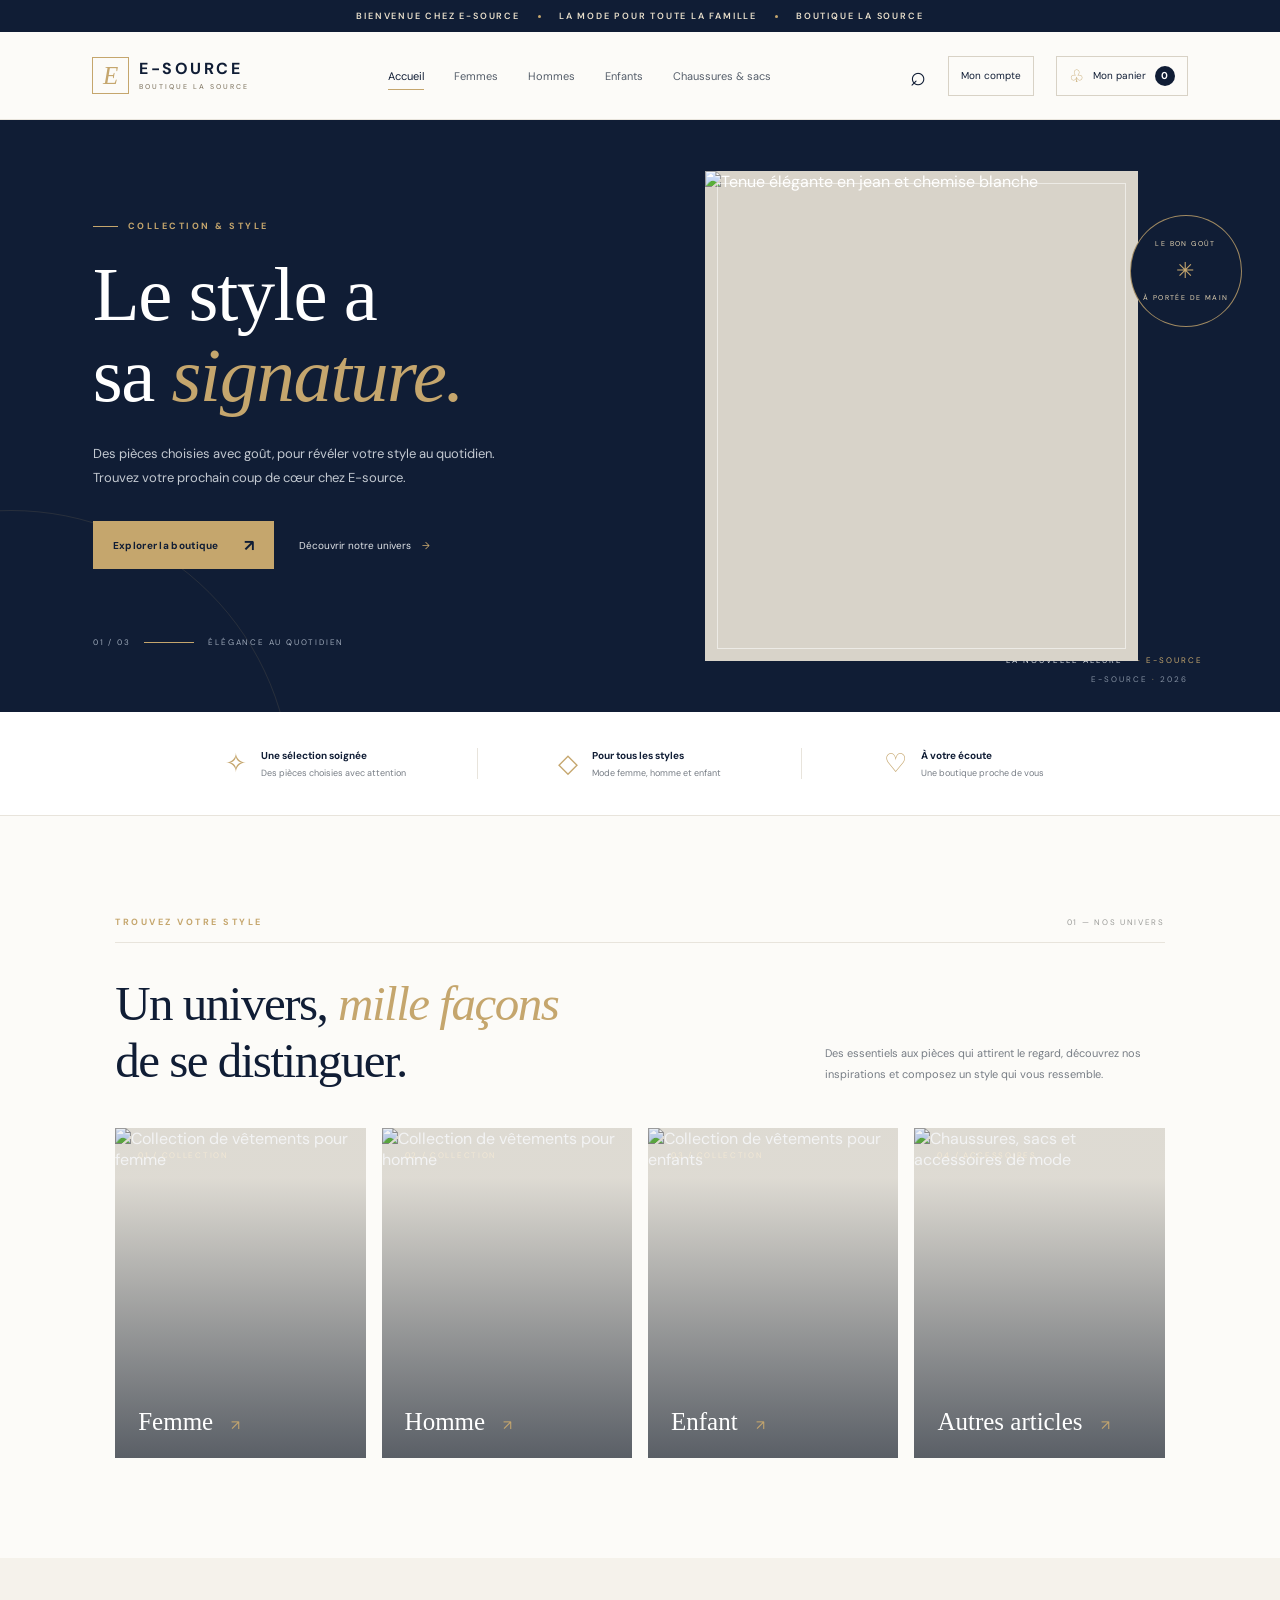
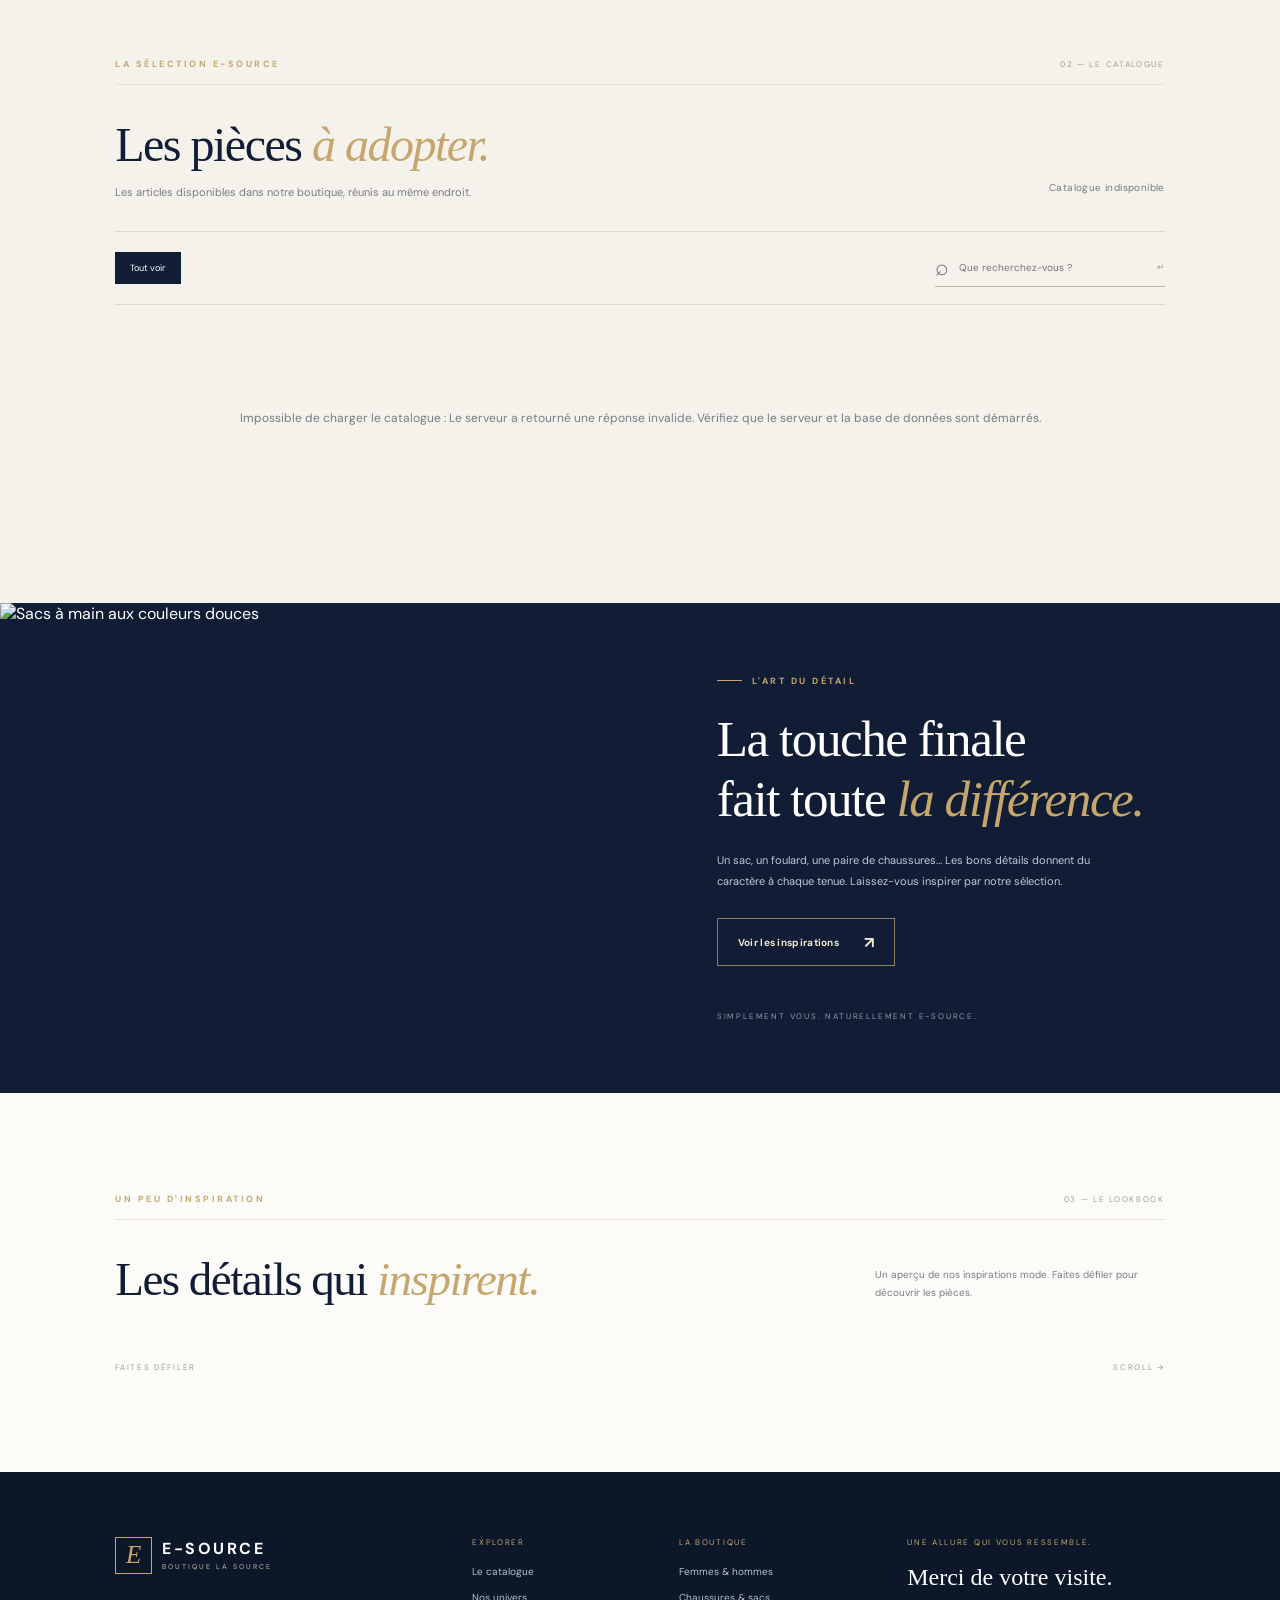
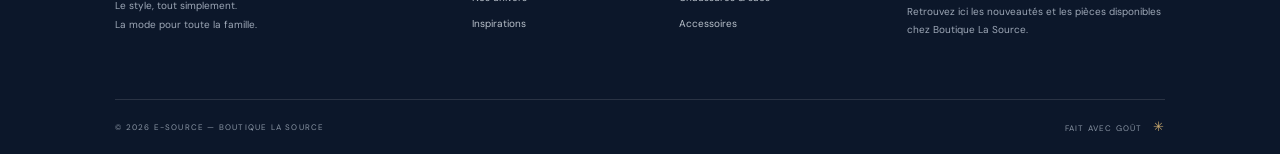
==== commit b2c4c898: "feat: add product gallery and purchase actions" ====
--- a/index.html
+++ b/index.html
@@ -91,7 +91,7 @@
   <dialog class="product-modal" id="productModal" aria-labelledby="detailName">
     <button class="modal-close" id="modalClose" type="button" aria-label="Fermer les détails">×</button>
     <div class="modal-layout">
-      <div class="modal-image-wrap"><img id="detailImage" src="" alt=""></div>
+      <div class="modal-image-wrap"><img id="detailImage" src="" alt=""><div class="product-gallery-thumbs" id="detailGallery" aria-label="Autres photos du produit"></div></div>
       <div class="modal-content">
         <p class="eyebrow"><span></span> FICHE PRODUIT E-SOURCE</p>
         <p class="modal-category" id="detailCategory"></p>
--- a/style.css
+++ b/style.css
@@ -57,3 +57,88 @@
 @media(prefers-reduced-motion:reduce){
  *,*::before,*::after{scroll-behavior:auto!important;animation-duration:.01ms!important;animation-iteration-count:1!important;transition-duration:.01ms!important}
 }
+
+/* Catégories explicites : femme, homme, enfant et autres */
+.category-grid{grid-template-columns:repeat(4,minmax(0,1fr));grid-template-rows:330px;gap:16px}
+.category-women,.category-men,.category-kids,.category-other{grid-column:auto;grid-row:auto;min-width:0}
+.category-card img{object-position:center;filter:saturate(.92)}
+.category-card:hover img{filter:saturate(1.04)}
+.category-men img{object-position:center 25%}
+.category-kids img{object-position:center 35%}
+.category-other img{object-position:center 30%}
+.category-name{font-size:clamp(19px,2vw,25px)}
+.product-image img{background:#f0ede7}
+.modal-description{max-width:52ch}
+@media(max-width:900px){.category-grid{grid-template-columns:repeat(2,minmax(0,1fr));grid-template-rows:260px 260px}}
+@media(max-width:520px){.category-grid{grid-template-columns:repeat(2,minmax(0,1fr));grid-template-rows:220px 220px;gap:10px}.category-meta{font-size:7px}.category-name{font-size:18px}}
+@media(max-width:360px){.category-grid{grid-template-columns:1fr;grid-template-rows:230px 230px 230px 230px}}
+
+
+/* Espace client — reprend strictement les tokens et composants E-SOURCE */
+.account-trigger{white-space:nowrap}
+.shop-dialog{width:min(740px,calc(100% - 28px));max-height:90vh;overflow:auto;padding:0;border:1px solid var(--line);background:var(--paper);color:var(--ink);box-shadow:0 24px 90px rgba(4,13,28,.35)}
+.shop-dialog::backdrop{background:rgba(7,16,31,.76);backdrop-filter:blur(4px)}
+.shop-panel{padding:clamp(20px,5vw,40px);background:var(--paper)}
+.shop-head{display:flex;justify-content:space-between;align-items:flex-start;gap:18px;border-bottom:1px solid var(--line);padding-bottom:18px;margin-bottom:22px}
+.shop-kicker{font-size:8px;letter-spacing:2px;color:var(--gold);font-weight:700;margin:0 0 10px}
+.shop-head h2{font:500 clamp(26px,4vw,36px)/1.15 var(--serif);color:var(--navy);margin:0}
+.shop-close{border:1px solid var(--line);background:#fff;color:var(--navy);width:38px;height:38px;font-size:24px;line-height:1}
+.shop-tabs,.shop-actions{display:flex;gap:9px;flex-wrap:wrap;margin:0 0 20px}
+.shop-tab,.shop-secondary{border:1px solid #d7c7a5;background:transparent;color:var(--navy);padding:11px 15px;font:600 10px var(--sans);letter-spacing:.2px;cursor:pointer}
+.shop-tab.active{background:var(--navy);border-color:var(--navy);color:#fff}
+.shop-primary{min-height:45px;border:0;background:var(--gold);color:var(--navy);padding:12px 19px;font:700 10px var(--sans);letter-spacing:.5px;text-transform:uppercase;cursor:pointer;text-decoration:none;display:inline-flex;align-items:center;justify-content:center;gap:12px}
+.shop-primary:hover{background:var(--gold-light)}
+.shop-secondary:hover{background:var(--navy);border-color:var(--navy);color:#fff}
+.shop-form{display:grid;grid-template-columns:1fr 1fr;gap:14px}
+.shop-field{display:flex;flex-direction:column;gap:7px;min-width:0}
+.shop-field.full{grid-column:1/-1}
+.shop-field label{font-size:8px;font-weight:700;letter-spacing:1.4px;color:#777d85;text-transform:uppercase}
+.shop-field input,.shop-field select,.shop-field textarea{width:100%;border:1px solid var(--line);padding:13px 14px;background:#fff;color:var(--ink);font:12px var(--sans);min-width:0;border-radius:0;outline:none}
+.shop-field input:focus,.shop-field select:focus,.shop-field textarea:focus{border-color:var(--gold);box-shadow:0 0 0 2px rgba(197,166,109,.15)}
+.shop-field textarea{min-height:80px;resize:vertical}
+.shop-muted{color:var(--muted);font-size:10px;line-height:1.8}
+.shop-error,.shop-success{padding:12px 14px;font-size:11px;margin:12px 0}
+.shop-error{color:#9b554c;background:#f8eeeb}
+.shop-success{color:#4d795d;background:#edf4ed}
+.shop-items,.shop-orders{display:grid;gap:12px}
+.shop-item{display:grid;grid-template-columns:72px minmax(0,1fr) auto;gap:13px;align-items:center;border-bottom:1px solid var(--line);padding-bottom:13px}
+.shop-item img{width:72px;height:84px;object-fit:cover;background:var(--cream)}
+.shop-item h3{font:500 16px var(--serif);color:var(--navy);margin:0 0 5px}
+.shop-item p{font-size:10px;color:var(--muted);margin:0 0 8px}
+.shop-qty{display:flex;align-items:center;gap:8px}
+.shop-qty button{width:27px;height:27px;border:1px solid var(--line);background:#fff;color:var(--navy);cursor:pointer}
+.shop-remove{border:0;background:none;color:#9b554c;text-decoration:underline;font-size:9px;cursor:pointer;margin-top:7px;padding:0}
+.shop-total{display:flex;justify-content:space-between;border-top:1px solid var(--gold-light);margin-top:18px;padding-top:18px;font-weight:700;font-size:12px;color:var(--navy)}
+.shop-empty{padding:26px 16px;text-align:center;background:var(--cream);color:var(--muted);font-size:11px}
+.shop-profile{display:grid;grid-template-columns:92px 1fr;gap:18px;align-items:center;margin-bottom:22px}
+.shop-avatar{width:88px;height:88px;border-radius:50%;object-fit:cover;background:var(--cream);border:2px solid var(--gold-light)}
+.shop-order{border:1px solid var(--line);padding:13px;display:flex;justify-content:space-between;gap:12px;align-items:center;background:#fff}
+.shop-order strong{font-size:11px;color:var(--navy)}
+.shop-order small{display:block;color:var(--muted);font-size:9px;margin-top:5px}
+.shop-status{font-size:8px;letter-spacing:.8px;text-transform:uppercase;background:var(--cream);color:var(--navy);padding:7px 9px}
+.shop-photo-preview{max-width:100%;max-height:150px;object-fit:contain;margin-top:8px;background:var(--cream)}
+.modal-add-cart{margin-top:8px;width:100%;border:0;cursor:pointer}
+@media(max-width:560px){
+ .shop-form{grid-template-columns:1fr}
+ .shop-field.full{grid-column:auto}
+ .shop-profile{grid-template-columns:68px 1fr;gap:12px}
+ .shop-avatar{width:66px;height:66px}
+ .shop-item{grid-template-columns:58px minmax(0,1fr)}
+ .shop-item img{width:58px;height:70px}
+ .shop-item>.shop-item-total{grid-column:2}
+ .shop-panel{padding:21px 16px}
+ .shop-order{align-items:flex-start;flex-direction:column}
+ .account-trigger{padding:0 8px;font-size:9px}
+}
+
+/* Galerie photo et actions de commande dans la fiche produit */
+.modal-image-wrap{position:relative;display:flex;flex-direction:column;min-width:0}
+.modal-image-wrap>img{flex:1;min-height:0}
+.product-gallery-thumbs{display:flex;gap:9px;overflow-x:auto;padding:12px;background:#fff}
+.gallery-thumb{flex:0 0 64px;width:64px;height:76px;padding:3px;border:1px solid var(--line);background:#fff;cursor:pointer;opacity:.72;transition:opacity .2s,border-color .2s}
+.gallery-thumb.active,.gallery-thumb:hover{opacity:1;border-color:var(--gold)}
+.gallery-thumb img{display:block;width:100%;height:100%;object-fit:cover}
+.modal-add-cart,.modal-buy-now{width:100%;min-height:46px;justify-content:center;cursor:pointer}
+.modal-buy-now{margin-top:9px;background:var(--navy);color:#fff;border:1px solid var(--navy)}
+.modal-buy-now:hover{background:#1b3155}
+@media(max-width:700px){.product-gallery-thumbs{padding:9px}.gallery-thumb{flex-basis:54px;width:54px;height:64px}}
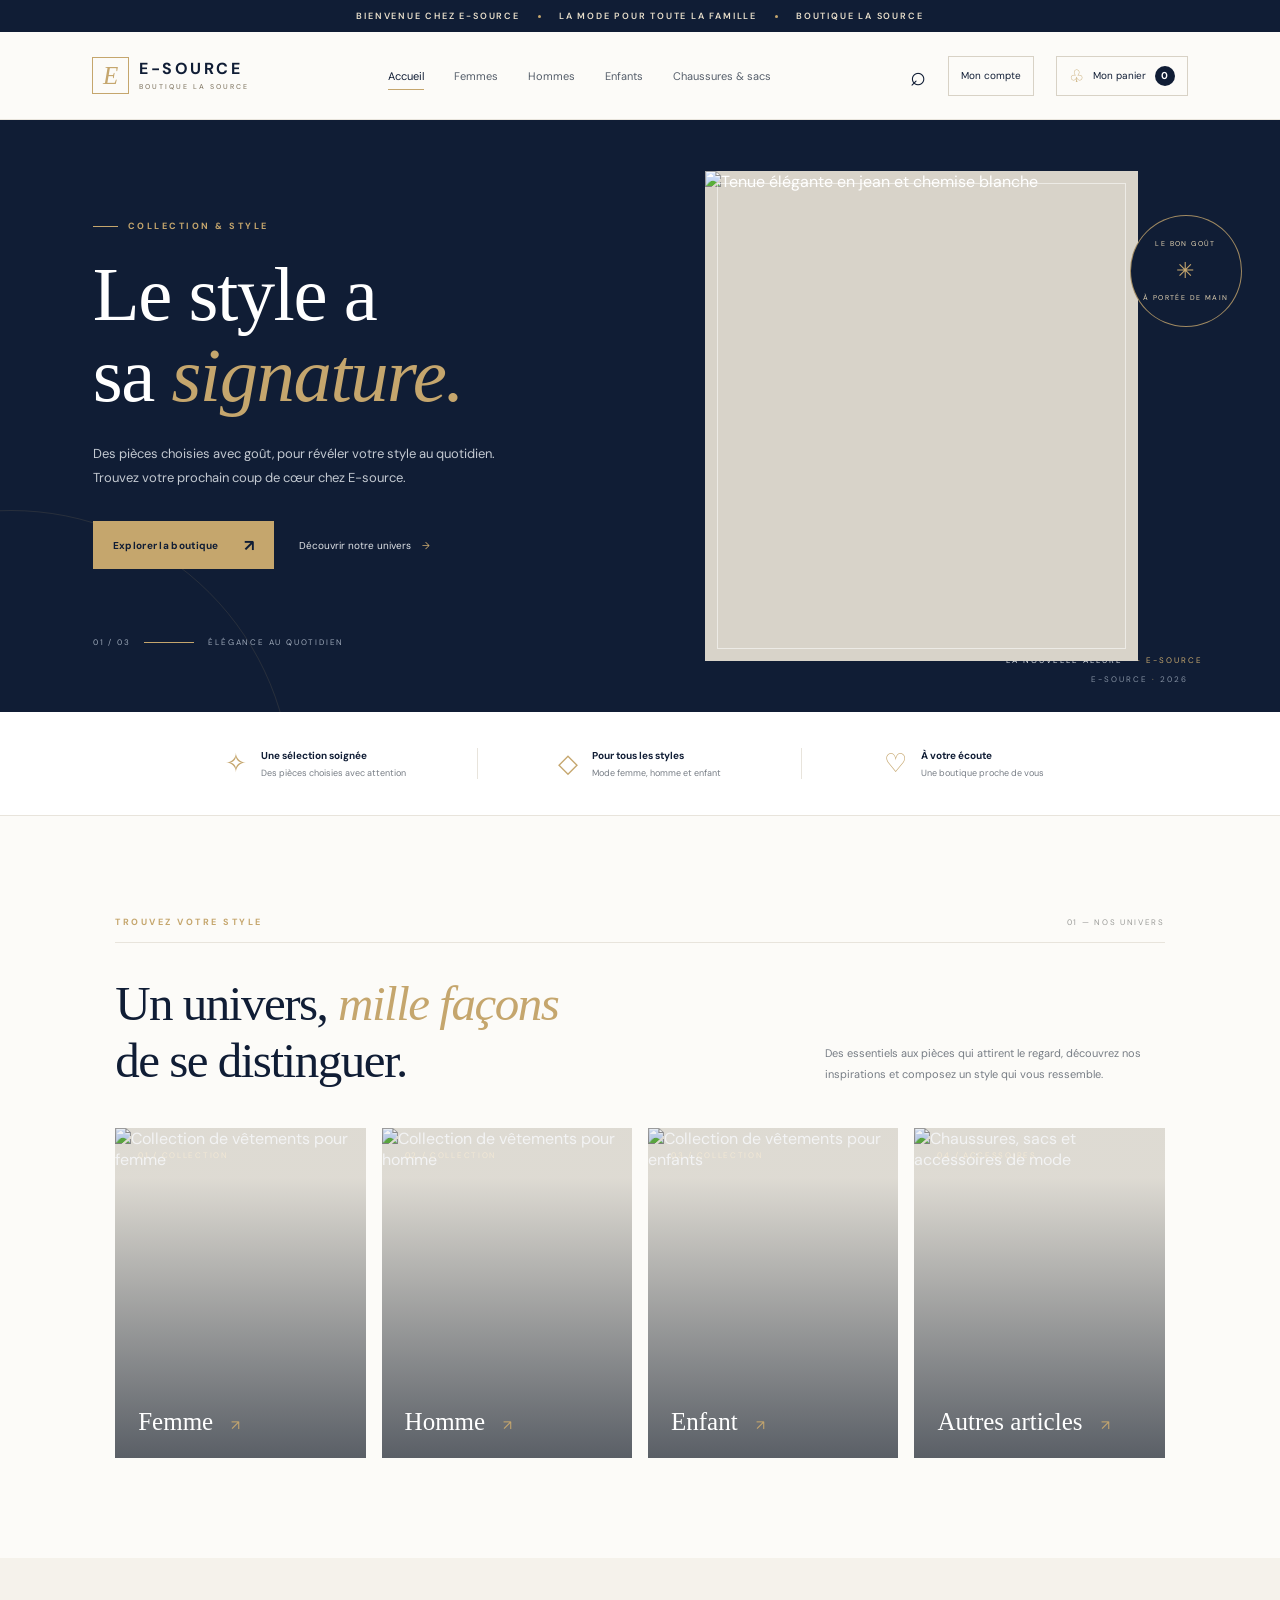
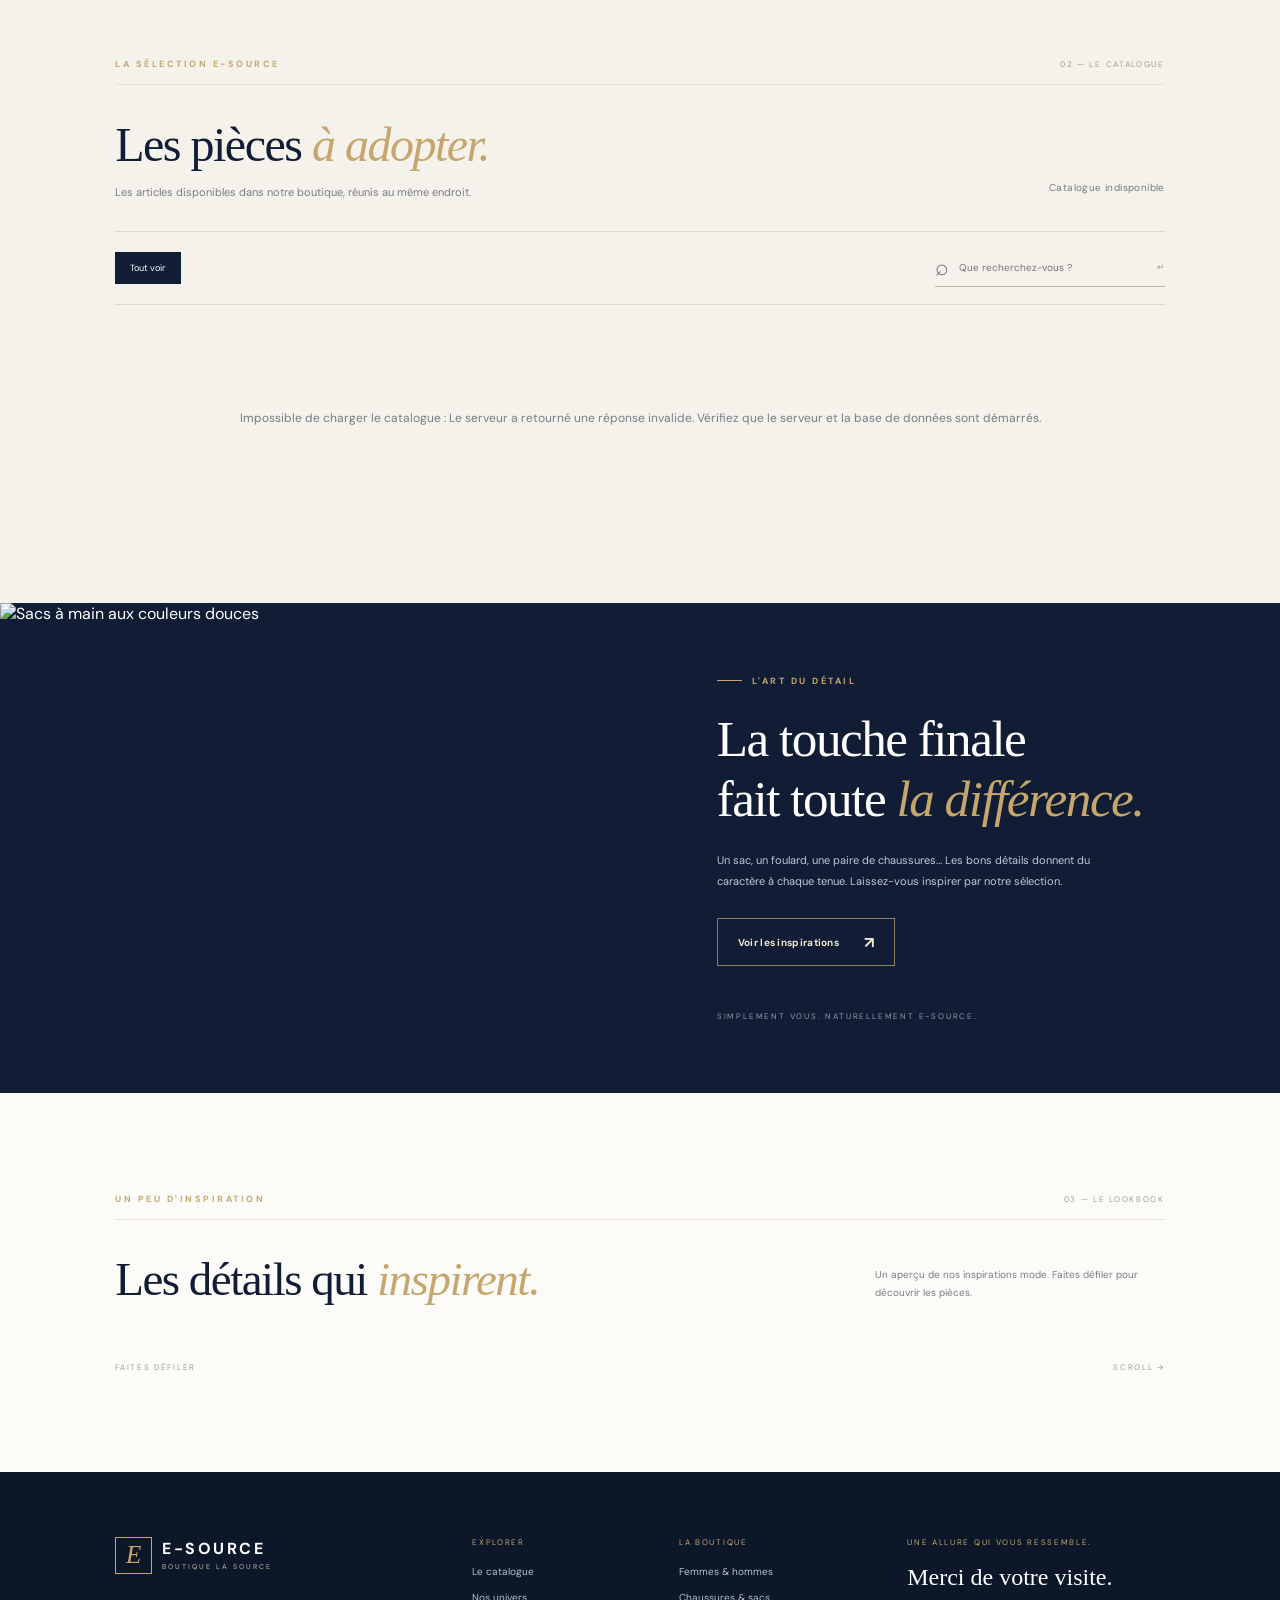
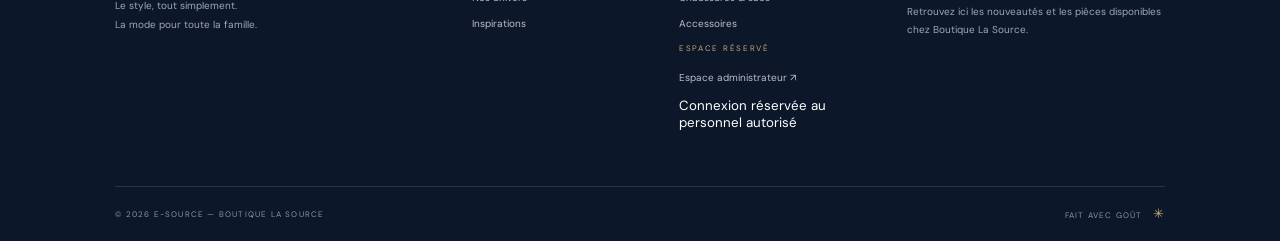
==== commit b1af6545: "feat: add admin access link to storefront footer" ====
--- a/index.html
+++ b/index.html
@@ -85,7 +85,7 @@
   </main>
 
   <footer class="site-footer">
-    <div class="footer-main"><div class="footer-brand-block"><a class="brand brand-footer" href="#"><span class="brand-mark">E</span><span class="brand-name">E-SOURCE<small>BOUTIQUE LA SOURCE</small></span></a><p>Le style, tout simplement.<br>La mode pour toute la famille.</p></div><div class="footer-nav"><span>EXPLORER</span><a href="#catalogue">Le catalogue</a><a href="#univers">Nos univers</a><a href="#inspirations">Inspirations</a></div><div class="footer-nav"><span>LA BOUTIQUE</span><a href="#catalogue">Femmes & hommes</a><a href="#catalogue">Chaussures & sacs</a><a href="#catalogue">Accessoires</a></div><div class="footer-note"><span>UNE ALLURE QUI VOUS RESSEMBLE.</span><b>Merci de votre visite.</b><p>Retrouvez ici les nouveautés et les pièces disponibles chez Boutique La Source.</p></div></div>
+    <div class="footer-main"><div class="footer-brand-block"><a class="brand brand-footer" href="#"><span class="brand-mark">E</span><span class="brand-name">E-SOURCE<small>BOUTIQUE LA SOURCE</small></span></a><p>Le style, tout simplement.<br>La mode pour toute la famille.</p></div><div class="footer-nav"><span>EXPLORER</span><a href="#catalogue">Le catalogue</a><a href="#univers">Nos univers</a><a href="#inspirations">Inspirations</a></div><div class="footer-nav"><span>LA BOUTIQUE</span><a href="#catalogue">Femmes & hommes</a><a href="#catalogue">Chaussures & sacs</a><a href="#catalogue">Accessoires</a><span class="footer-admin-heading">ESPACE RÉSERVÉ</span><a class="footer-admin-link" href="admi/" aria-label="Accéder à l’espace administrateur">Espace administrateur <span aria-hidden="true">↗</span></a><small class="footer-admin-note">Connexion réservée au personnel autorisé</small></div><div class="footer-note"><span>UNE ALLURE QUI VOUS RESSEMBLE.</span><b>Merci de votre visite.</b><p>Retrouvez ici les nouveautés et les pièces disponibles chez Boutique La Source.</p></div></div>
     <div class="footer-bottom"><span>© <span id="year"></span> E-SOURCE — BOUTIQUE LA SOURCE</span><span>FAIT AVEC GOÛT <b>✳</b></span></div>
   </footer>
   <dialog class="product-modal" id="productModal" aria-labelledby="detailName">
--- a/style.css
+++ b/style.css
@@ -142,3 +142,15 @@
 .modal-buy-now{margin-top:9px;background:var(--navy);color:#fff;border:1px solid var(--navy)}
 .modal-buy-now:hover{background:#1b3155}
 @media(max-width:700px){.product-gallery-thumbs{padding:9px}.gallery-thumb{flex-basis:54px;width:54px;height:64px}}
+
+/* Action panier visible sur chaque article, quelle que soit sa catégorie */
+.product-add-cart{
+ width:100%;min-height:42px;margin-top:9px;padding:10px 12px;
+ border:1px solid var(--navy);background:var(--navy);color:#fff;
+ font-size:9px;font-weight:700;letter-spacing:.35px;
+ transition:background .2s,border-color .2s,transform .2s;
+}
+.product-add-cart:hover:not(:disabled){background:var(--gold);border-color:var(--gold);color:var(--navy);transform:translateY(-1px)}
+.product-add-cart:disabled{background:#e4e0d8;border-color:#e4e0d8;color:#8d8d89;cursor:not-allowed}
+.product-details-button{width:100%;min-height:38px;margin-top:9px;border:1px solid #d8d2c6;background:transparent;color:var(--navy);font-size:9px}
+.product-details-button:hover{border-color:var(--gold);color:var(--navy)}
